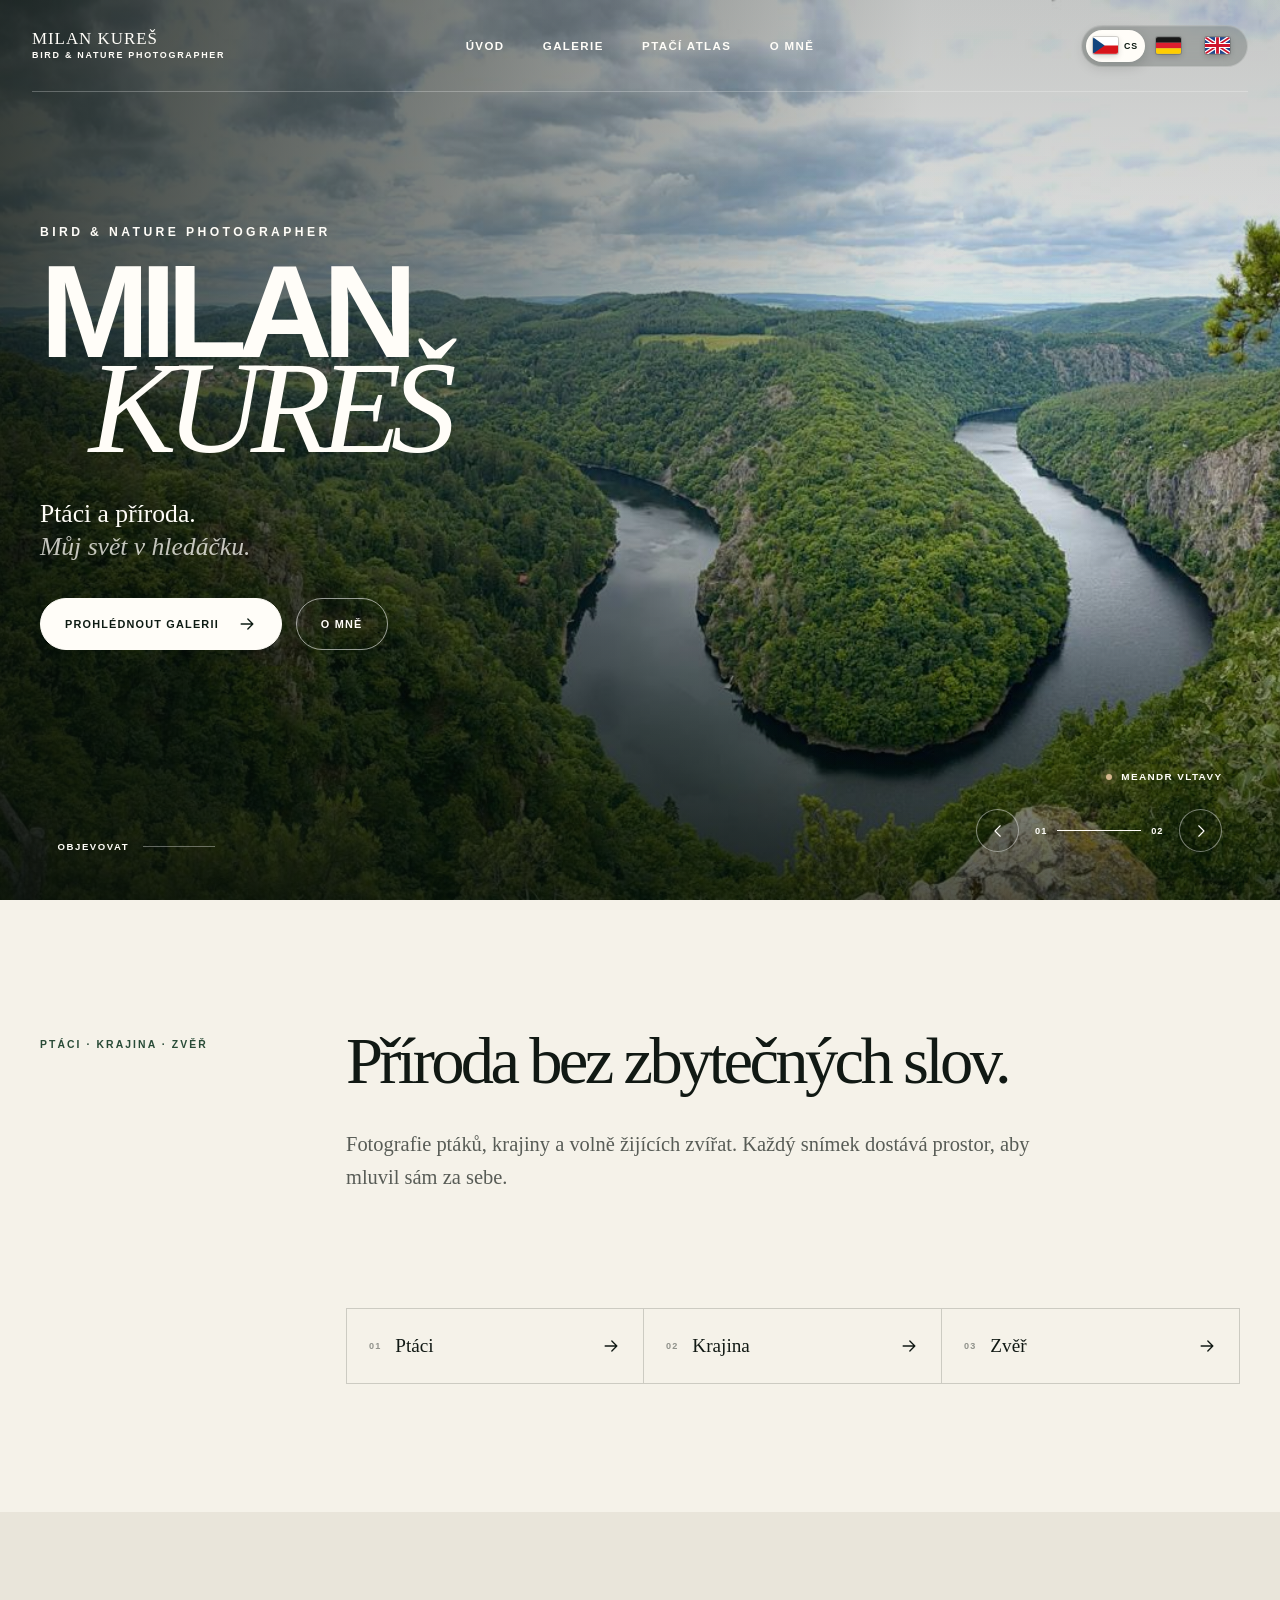
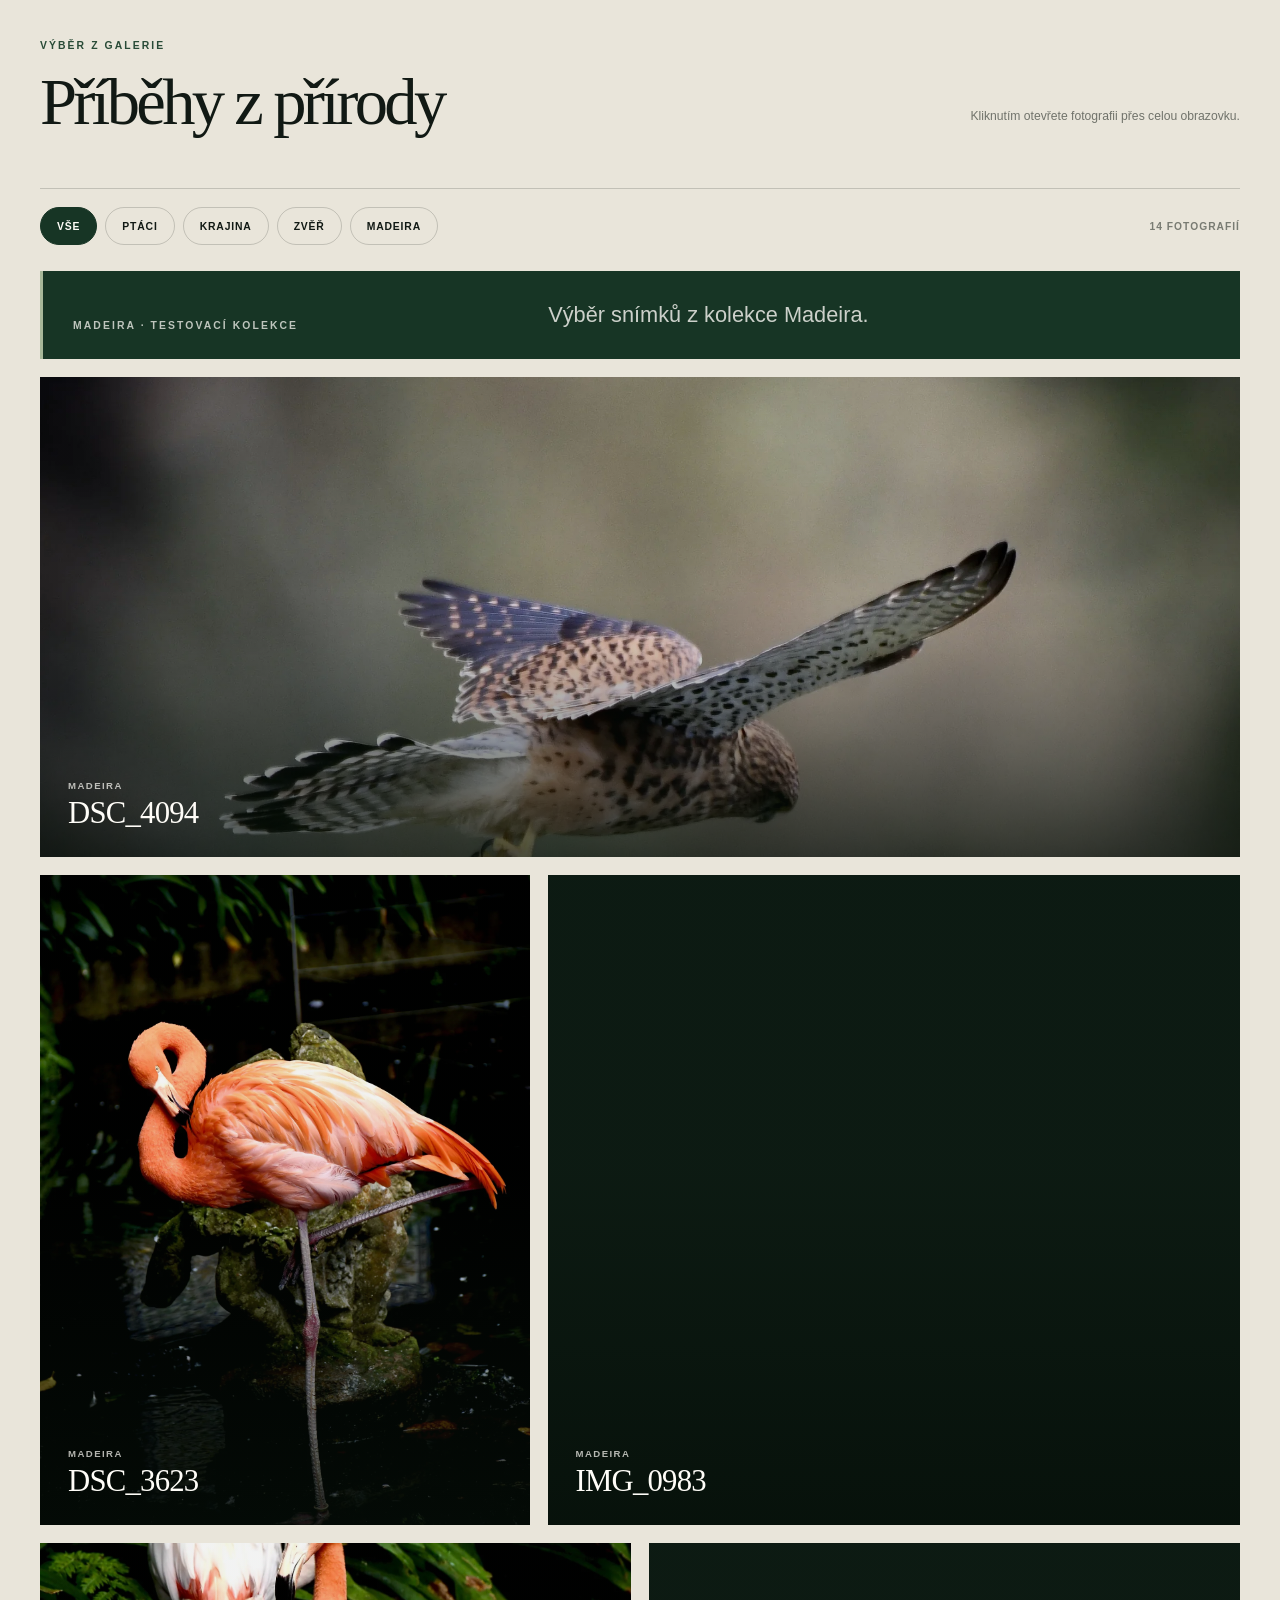
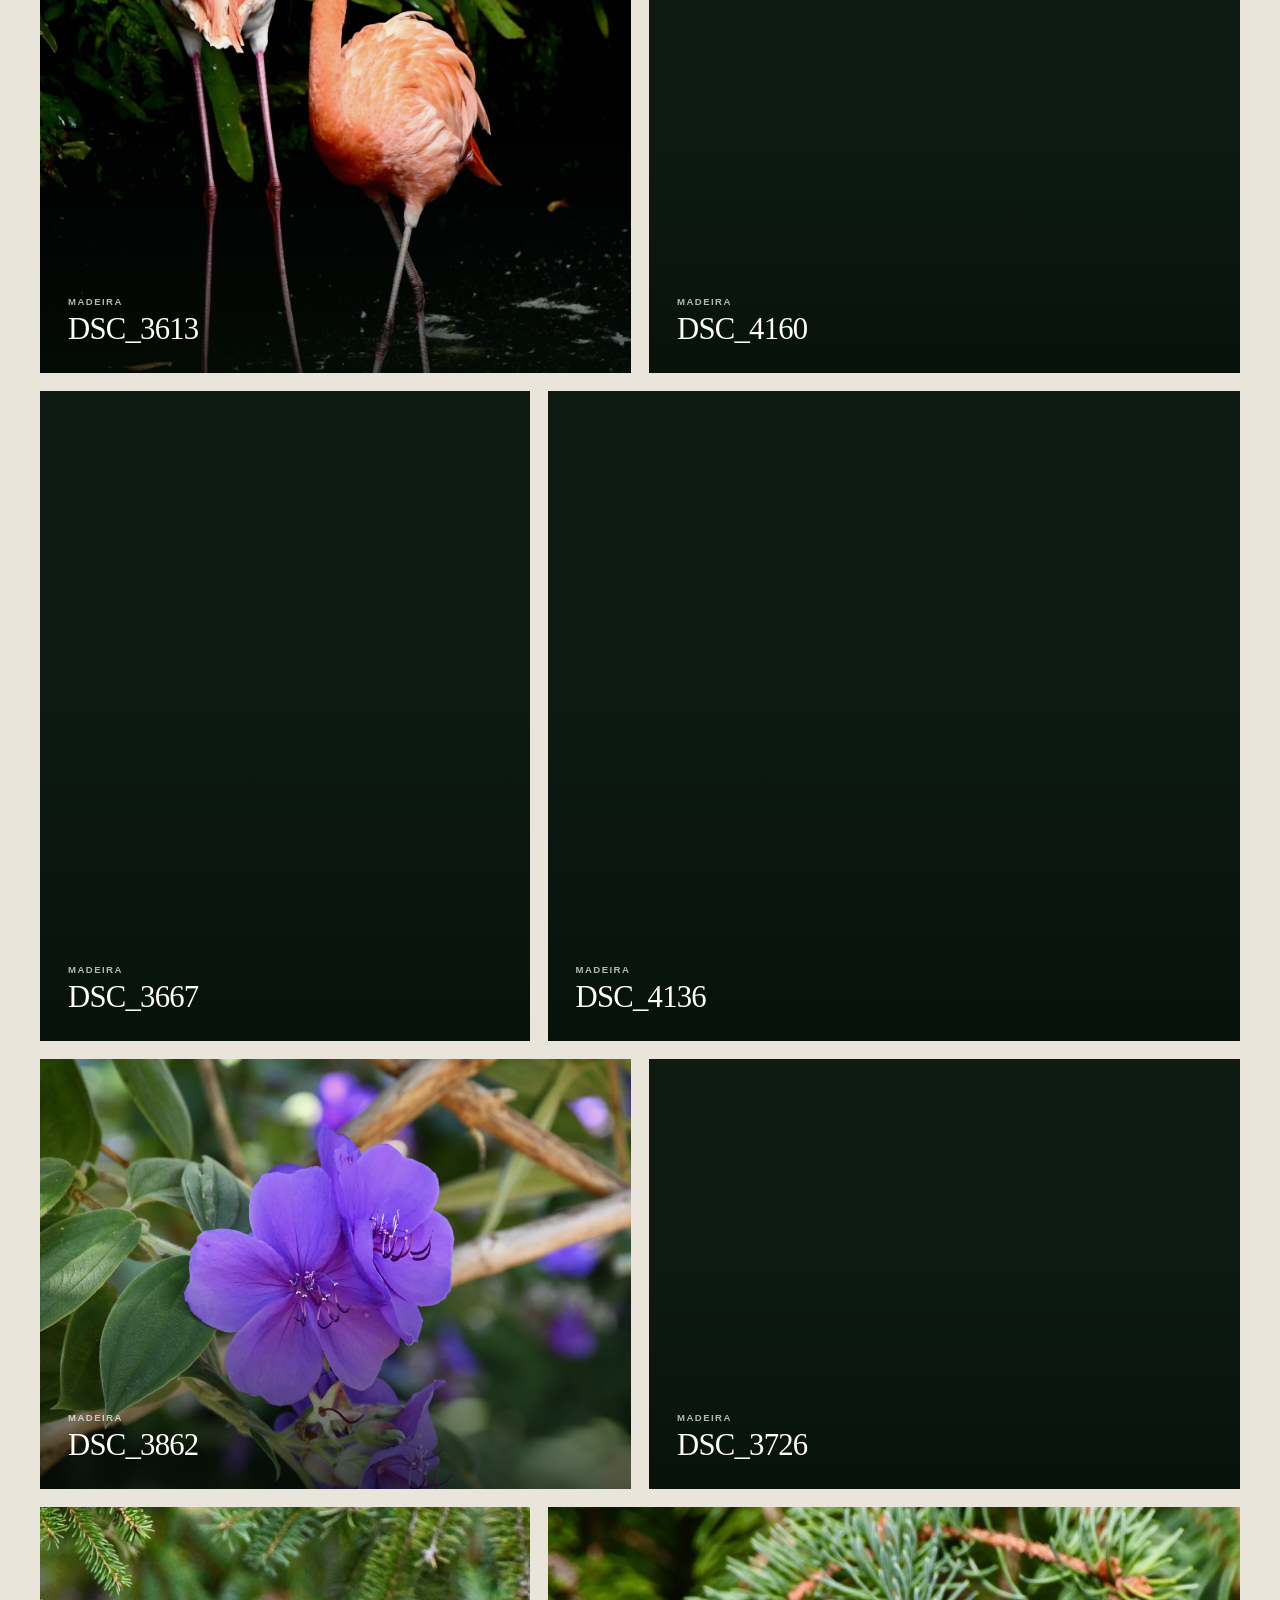
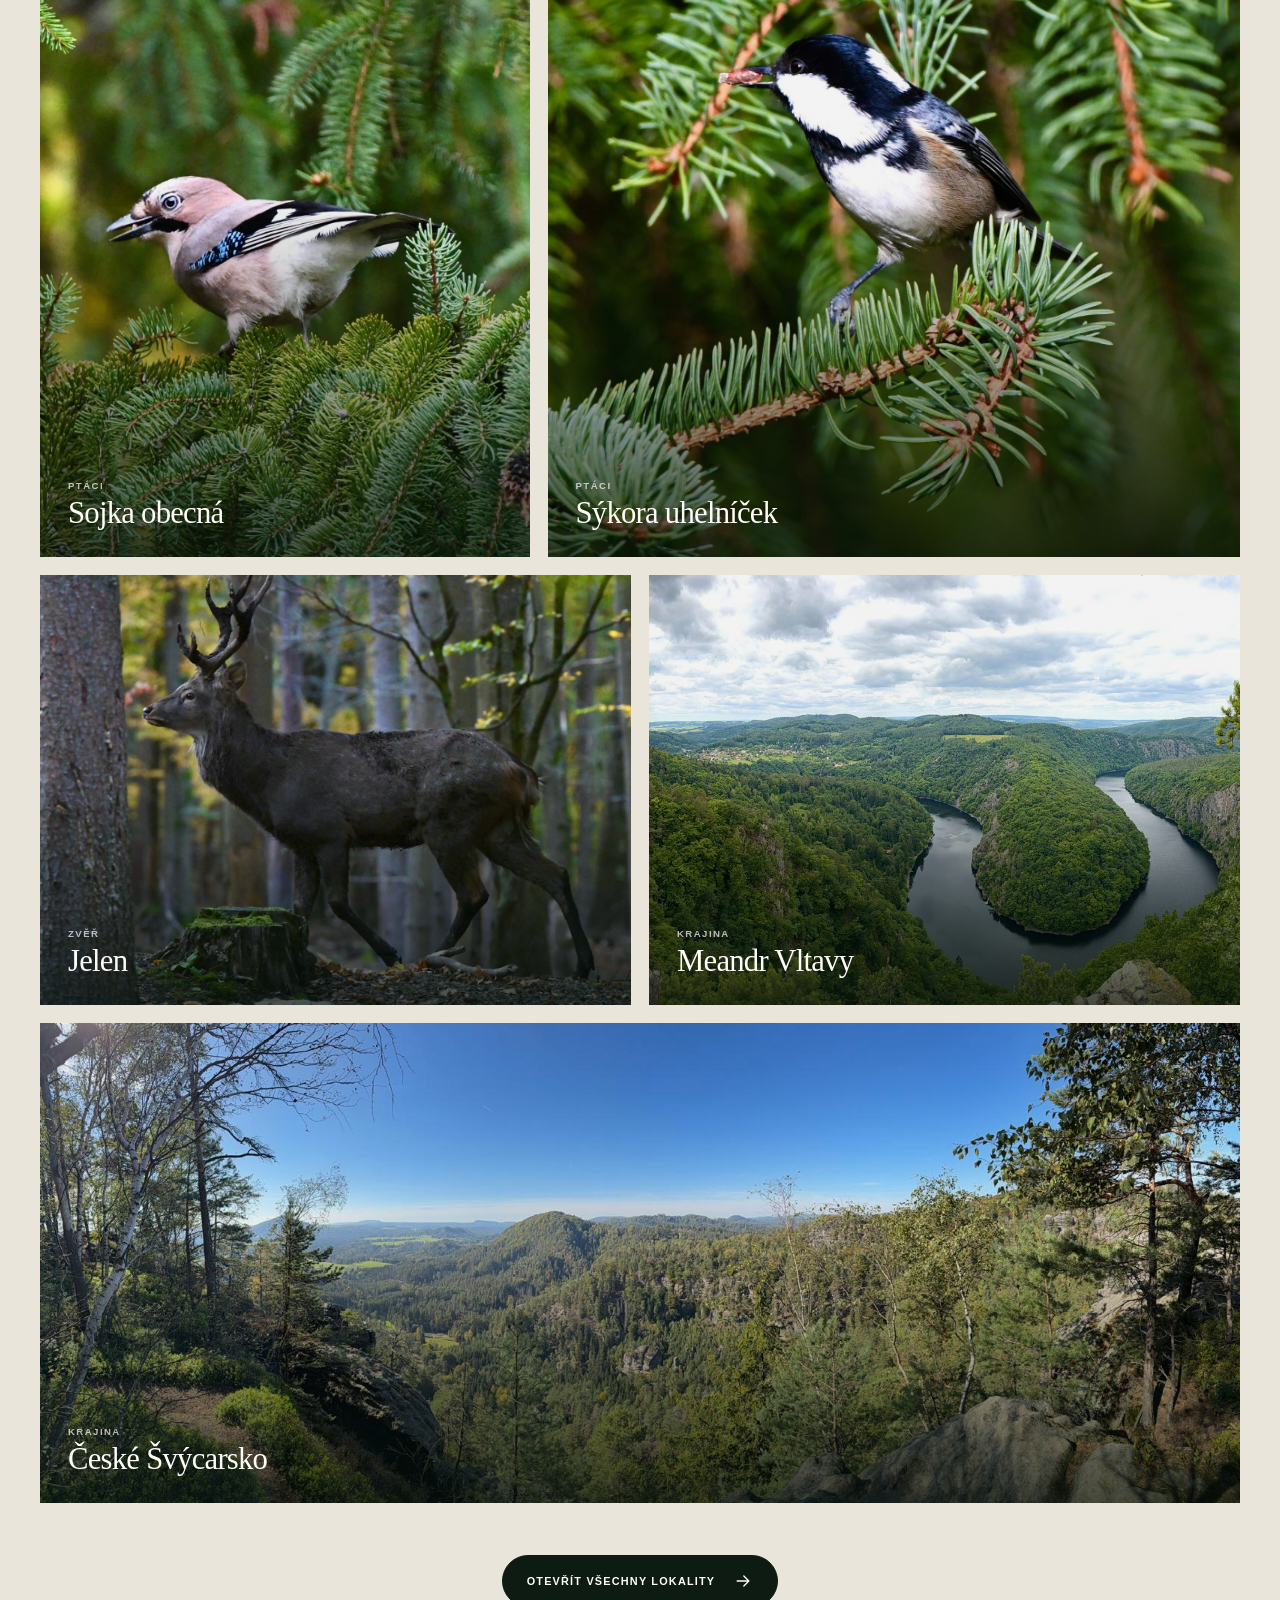
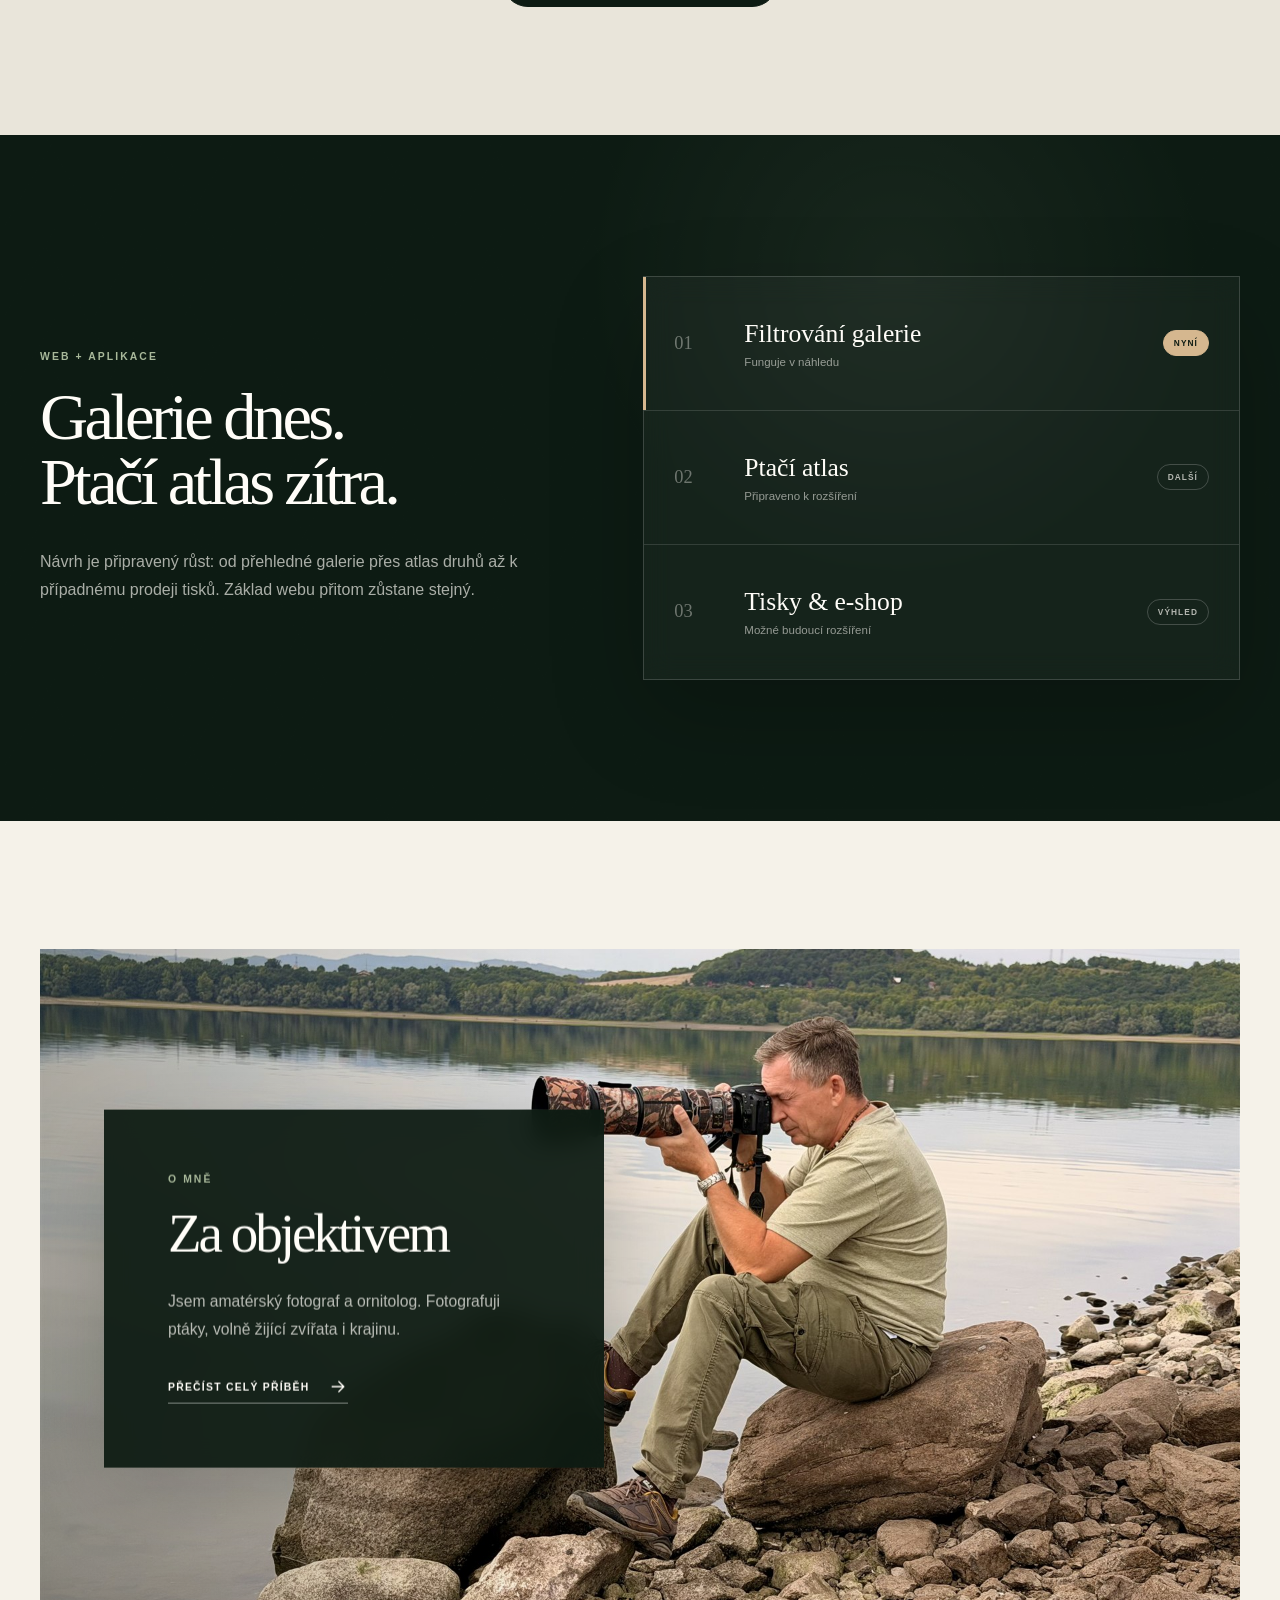
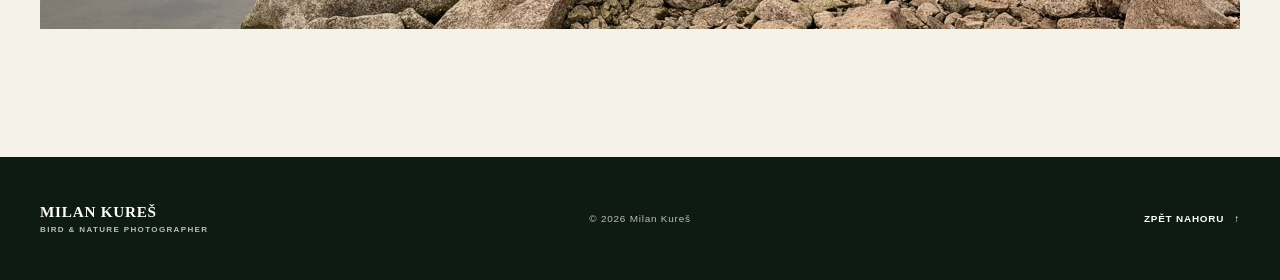
==== index.html @ a2dcc5b9 "Přidat náhled fotografického portfolia Milana Kureše" ====
<!doctype html>
<html lang="cs">
  <head>
    <meta charset="utf-8">
    <meta name="viewport" content="width=device-width, initial-scale=1">
    <meta name="theme-color" content="#0d1b13">
    <meta name="description" content="Milan Kureš | Bird & Nature Photographer. Ptáci a příroda, můj svět v hledáčku.">
    <title>Milan Kureš | Bird & Nature Photographer</title>
    <link rel="stylesheet" href="./styles.css">
    <script>document.documentElement.classList.add('js');</script>
  </head>
  <body>
    <a class="skip-link" href="#main-content" data-i18n="skipLink">Přejít na obsah</a>

    <header class="site-header" id="site-header">
      <div class="nav-shell">
        <a class="brand" href="#uvod" aria-label="Milan Kureš, úvod">
          <span class="brand-name">MILAN KUREŠ</span>
          <span class="brand-subtitle" data-i18n="brandSubtitle">BIRD &amp; NATURE PHOTOGRAPHER</span>
        </a>

        <nav class="site-nav" id="site-nav" data-i18n-aria-label="mainNavLabel" aria-label="Hlavní navigace">
          <a href="#uvod" data-i18n="navHome">Úvod</a>
          <a href="./galerie.html" data-i18n="navGallery">Galerie</a>
          <a href="#atlas" data-i18n="navAtlas">Ptačí atlas</a>
          <a href="./o-mne.html" data-i18n="navAbout">O mně</a>
        </nav>

        <div class="header-actions">
          <div class="language-switcher" role="group" data-i18n-aria-label="languageLabel" aria-label="Zvolit jazyk">
            <button class="language-button is-active" type="button" data-language="cs" aria-pressed="true" aria-label="Čeština" title="Čeština">
              <svg class="flag-svg" viewBox="0 0 30 20" aria-hidden="true" focusable="false">
                <rect width="30" height="10" fill="#fff"></rect>
                <rect y="10" width="30" height="10" fill="#d7141a"></rect>
                <path d="M0 0 14 10 0 20Z" fill="#11457e"></path>
              </svg>
              <span class="language-code">CS</span>
            </button>
            <button class="language-button" type="button" data-language="de" aria-pressed="false" aria-label="Deutsch" title="Deutsch">
              <svg class="flag-svg" viewBox="0 0 30 20" aria-hidden="true" focusable="false">
                <rect width="30" height="6.67" fill="#181818"></rect>
                <rect y="6.67" width="30" height="6.67" fill="#dd1e2f"></rect>
                <rect y="13.34" width="30" height="6.66" fill="#ffce00"></rect>
              </svg>
              <span class="language-code">DE</span>
            </button>
            <button class="language-button" type="button" data-language="en" aria-pressed="false" aria-label="English" title="English">
              <svg class="flag-svg" viewBox="0 0 30 20" aria-hidden="true" focusable="false">
                <rect width="30" height="20" fill="#21468b"></rect>
                <path d="M0 0 30 20M30 0 0 20" stroke="#fff" stroke-width="5"></path>
                <path d="M0 0 30 20M30 0 0 20" stroke="#cf142b" stroke-width="2"></path>
                <path d="M15 0v20M0 10h30" stroke="#fff" stroke-width="6"></path>
                <path d="M15 0v20M0 10h30" stroke="#cf142b" stroke-width="3.4"></path>
              </svg>
              <span class="language-code">EN</span>
            </button>
          </div>

          <button class="nav-toggle" type="button" aria-expanded="false" aria-controls="site-nav" data-i18n-aria-label="menuOpenLabel" aria-label="Otevřít menu">
            <span></span>
            <span></span>
          </button>
        </div>
      </div>
    </header>

    <main id="main-content">
      <section class="hero" id="uvod" aria-labelledby="hero-title">
        <div class="hero-slides" aria-hidden="true">
          <figure class="hero-slide is-active" data-location-key="locationVltava">
            <img src="./assets/vltava-meandr.jpeg" alt="" fetchpriority="high">
          </figure>
          <figure class="hero-slide" data-location-key="locationBohemia">
            <img src="./assets/ceske-svycarsko.jpeg" alt="" loading="eager">
          </figure>
        </div>
        <div class="hero-shade" aria-hidden="true"></div>

        <div class="hero-content content-width">
          <p class="hero-overline" data-i18n="brandSubtitle">BIRD &amp; NATURE PHOTOGRAPHER</p>
          <h1 id="hero-title">
            <span class="hero-name-first">MILAN</span>
            <span class="hero-name-last">KUREŠ</span>
          </h1>
          <p class="hero-tagline">
            <span data-i18n="taglineFirst">Ptáci a příroda.</span>
            <em data-i18n="taglineSecond">Můj svět v hledáčku.</em>
          </p>
          <div class="hero-actions">
            <a class="button button-primary" href="./galerie.html">
              <span data-i18n="viewGallery">Prohlédnout galerii</span>
              <svg viewBox="0 0 24 24" aria-hidden="true"><path d="M5 12h14M13 6l6 6-6 6"></path></svg>
            </a>
            <a class="button button-ghost" href="./o-mne.html" data-i18n="aboutMe">O mně</a>
          </div>
        </div>

        <div class="hero-location" aria-live="polite">
          <span class="hero-location-dot" aria-hidden="true"></span>
          <span id="hero-location">Meandr Vltavy</span>
        </div>

        <div class="hero-controls" aria-label="Ovládání úvodních fotografií">
          <button class="hero-arrow" id="hero-previous" type="button" data-i18n-aria-label="previousPhoto" aria-label="Předchozí fotografie">
            <svg viewBox="0 0 24 24" aria-hidden="true"><path d="m15 5-7 7 7 7"></path></svg>
          </button>
          <div class="hero-progress" aria-hidden="true">
            <span id="hero-current">01</span>
            <span class="hero-progress-line"><span id="hero-progress-fill"></span></span>
            <span>02</span>
          </div>
          <button class="hero-arrow" id="hero-next" type="button" data-i18n-aria-label="nextPhoto" aria-label="Další fotografie">
            <svg viewBox="0 0 24 24" aria-hidden="true"><path d="m9 5 7 7-7 7"></path></svg>
          </button>
        </div>

        <a class="scroll-cue" href="#pribeh">
          <span data-i18n="discover">Objevovat</span>
          <span class="scroll-line" aria-hidden="true"></span>
        </a>
      </section>

      <section class="intro-section" id="pribeh">
        <div class="content-width intro-layout">
          <div class="section-kicker reveal" data-i18n="introKicker">PTÁCI · KRAJINA · ZVĚŘ</div>
          <div class="intro-copy reveal">
            <h2 data-i18n="introTitle">Příroda bez zbytečných slov.</h2>
            <p data-i18n="introText">Fotografie ptáků, krajiny a volně žijících zvířat. Každý snímek dostává prostor, aby mluvil sám za sebe.</p>
          </div>
          <div class="category-links reveal" aria-label="Kategorie galerie">
            <button type="button" data-quick-filter="ptaci">
              <span class="category-number">01</span>
              <span data-i18n="categoryBirds">Ptáci</span>
              <svg viewBox="0 0 24 24" aria-hidden="true"><path d="M5 12h14M13 6l6 6-6 6"></path></svg>
            </button>
            <button type="button" data-quick-filter="krajina">
              <span class="category-number">02</span>
              <span data-i18n="categoryLandscape">Krajina</span>
              <svg viewBox="0 0 24 24" aria-hidden="true"><path d="M5 12h14M13 6l6 6-6 6"></path></svg>
            </button>
            <button type="button" data-quick-filter="zver">
              <span class="category-number">03</span>
              <span data-i18n="categoryWildlife">Zvěř</span>
              <svg viewBox="0 0 24 24" aria-hidden="true"><path d="M5 12h14M13 6l6 6-6 6"></path></svg>
            </button>
          </div>
        </div>
      </section>

      <section class="gallery-section" id="galerie" aria-labelledby="gallery-title">
        <div class="content-width">
          <div class="section-heading reveal">
            <div>
              <p class="section-kicker" data-i18n="galleryKicker">VÝBĚR Z GALERIE</p>
              <h2 id="gallery-title" data-i18n="galleryTitle">Příběhy z přírody</h2>
            </div>
            <p class="section-note" data-i18n="galleryNote">Kliknutím otevřete fotografii přes celou obrazovku.</p>
          </div>

          <div class="gallery-toolbar reveal">
            <div class="filter-list" role="group" data-i18n-aria-label="galleryFilterLabel" aria-label="Filtrovat galerii">
              <button class="filter-button is-active" type="button" data-filter="vse" aria-pressed="true" data-i18n="filterAll">Vše</button>
              <button class="filter-button" type="button" data-filter="ptaci" aria-pressed="false" data-i18n="categoryBirds">Ptáci</button>
              <button class="filter-button" type="button" data-filter="krajina" aria-pressed="false" data-i18n="categoryLandscape">Krajina</button>
              <button class="filter-button" type="button" data-filter="zver" aria-pressed="false" data-i18n="categoryWildlife">Zvěř</button>
              <button class="filter-button" type="button" data-filter="madeira" aria-pressed="false" data-i18n="categoryMadeira">Madeira</button>
            </div>
            <span class="gallery-count" id="gallery-count" aria-live="polite">14 fotografií</span>
          </div>

          <div class="collection-intro reveal">
            <p class="section-kicker" data-i18n="madeiraKicker">MADEIRA · TESTOVACÍ KOLEKCE</p>
            <p data-i18n="madeiraIntro">Výběr snímků z kolekce Madeira.</p>
          </div>

          <div class="photo-grid">
            <button class="photo-card photo-card-panorama photo-card-madeira-raptor reveal" type="button" data-category="madeira" data-category-key="categoryMadeira" data-photo-ref="DSC_4094" data-full="./assets/madeira/web/dsc-4094.webp">
              <img src="./assets/madeira/web/dsc-4094.webp" alt="" loading="lazy" decoding="async">
              <span class="photo-overlay"></span>
              <span class="photo-meta"><small data-i18n="categoryMadeira">Madeira</small><strong>DSC_4094</strong></span>
              <span class="photo-open" aria-hidden="true"><svg viewBox="0 0 24 24"><path d="M8 3H3v5M16 3h5v5M21 16v5h-5M3 16v5h5"></path></svg></span>
            </button>

            <button class="photo-card photo-card-tall reveal" type="button" data-category="madeira" data-category-key="categoryMadeira" data-photo-ref="DSC_3623" data-full="./assets/madeira/web/dsc-3623.webp">
              <img src="./assets/madeira/web/dsc-3623.webp" alt="" loading="lazy" decoding="async">
              <span class="photo-overlay"></span>
              <span class="photo-meta"><small data-i18n="categoryMadeira">Madeira</small><strong>DSC_3623</strong></span>
              <span class="photo-open" aria-hidden="true"><svg viewBox="0 0 24 24"><path d="M8 3H3v5M16 3h5v5M21 16v5h-5M3 16v5h5"></path></svg></span>
            </button>

            <button class="photo-card photo-card-wide reveal" type="button" data-category="madeira" data-category-key="categoryMadeira" data-photo-ref="IMG_0983" data-full="./assets/madeira/web/img-0983.webp">
              <img src="./assets/madeira/web/img-0983.webp" alt="" loading="lazy" decoding="async">
              <span class="photo-overlay"></span>
              <span class="photo-meta"><small data-i18n="categoryMadeira">Madeira</small><strong>IMG_0983</strong></span>
              <span class="photo-open" aria-hidden="true"><svg viewBox="0 0 24 24"><path d="M8 3H3v5M16 3h5v5M21 16v5h-5M3 16v5h5"></path></svg></span>
            </button>

            <button class="photo-card photo-card-half reveal" type="button" data-category="madeira" data-category-key="categoryMadeira" data-photo-ref="DSC_3613" data-full="./assets/madeira/web/dsc-3613.webp">
              <img src="./assets/madeira/web/dsc-3613.webp" alt="" loading="lazy" decoding="async">
              <span class="photo-overlay"></span>
              <span class="photo-meta"><small data-i18n="categoryMadeira">Madeira</small><strong>DSC_3613</strong></span>
              <span class="photo-open" aria-hidden="true"><svg viewBox="0 0 24 24"><path d="M8 3H3v5M16 3h5v5M21 16v5h-5M3 16v5h5"></path></svg></span>
            </button>

            <button class="photo-card photo-card-half reveal" type="button" data-category="madeira" data-category-key="categoryMadeira" data-photo-ref="DSC_4160" data-full="./assets/madeira/web/dsc-4160.webp">
              <img src="./assets/madeira/web/dsc-4160.webp" alt="" loading="lazy" decoding="async">
              <span class="photo-overlay"></span>
              <span class="photo-meta"><small data-i18n="categoryMadeira">Madeira</small><strong>DSC_4160</strong></span>
              <span class="photo-open" aria-hidden="true"><svg viewBox="0 0 24 24"><path d="M8 3H3v5M16 3h5v5M21 16v5h-5M3 16v5h5"></path></svg></span>
            </button>

            <button class="photo-card photo-card-tall reveal" type="button" data-category="madeira" data-category-key="categoryMadeira" data-photo-ref="DSC_3667" data-full="./assets/madeira/web/dsc-3667.webp">
              <img src="./assets/madeira/web/dsc-3667.webp" alt="" loading="lazy" decoding="async">
              <span class="photo-overlay"></span>
              <span class="photo-meta"><small data-i18n="categoryMadeira">Madeira</small><strong>DSC_3667</strong></span>
              <span class="photo-open" aria-hidden="true"><svg viewBox="0 0 24 24"><path d="M8 3H3v5M16 3h5v5M21 16v5h-5M3 16v5h5"></path></svg></span>
            </button>

            <button class="photo-card photo-card-wide reveal" type="button" data-category="madeira" data-category-key="categoryMadeira" data-photo-ref="DSC_4136" data-full="./assets/madeira/web/dsc-4136.webp">
              <img src="./assets/madeira/web/dsc-4136.webp" alt="" loading="lazy" decoding="async">
              <span class="photo-overlay"></span>
              <span class="photo-meta"><small data-i18n="categoryMadeira">Madeira</small><strong>DSC_4136</strong></span>
              <span class="photo-open" aria-hidden="true"><svg viewBox="0 0 24 24"><path d="M8 3H3v5M16 3h5v5M21 16v5h-5M3 16v5h5"></path></svg></span>
            </button>

            <button class="photo-card photo-card-half reveal" type="button" data-category="madeira" data-category-key="categoryMadeira" data-photo-ref="DSC_3862" data-full="./assets/madeira/web/dsc-3862.webp">
              <img src="./assets/madeira/web/dsc-3862.webp" alt="" loading="lazy" decoding="async">
              <span class="photo-overlay"></span>
              <span class="photo-meta"><small data-i18n="categoryMadeira">Madeira</small><strong>DSC_3862</strong></span>
              <span class="photo-open" aria-hidden="true"><svg viewBox="0 0 24 24"><path d="M8 3H3v5M16 3h5v5M21 16v5h-5M3 16v5h5"></path></svg></span>
            </button>

            <button class="photo-card photo-card-half reveal" type="button" data-category="madeira" data-category-key="categoryMadeira" data-photo-ref="DSC_3726" data-full="./assets/madeira/web/dsc-3726.webp">
              <img src="./assets/madeira/web/dsc-3726.webp" alt="" loading="lazy" decoding="async">
              <span class="photo-overlay"></span>
              <span class="photo-meta"><small data-i18n="categoryMadeira">Madeira</small><strong>DSC_3726</strong></span>
              <span class="photo-open" aria-hidden="true"><svg viewBox="0 0 24 24"><path d="M8 3H3v5M16 3h5v5M21 16v5h-5M3 16v5h5"></path></svg></span>
            </button>

            <button class="photo-card photo-card-tall reveal" type="button" data-category="ptaci" data-title-key="photoJay" data-category-key="categoryBirds" data-alt-key="altJay" data-full="./assets/sojka-obecna.jpeg">
              <img src="./assets/sojka-obecna.jpeg" alt="Sojka obecná mezi větvemi jehličnanu" data-i18n-alt="altJay" loading="lazy">
              <span class="photo-overlay"></span>
              <span class="photo-meta"><small data-i18n="categoryBirds">Ptáci</small><strong data-i18n="photoJay">Sojka obecná</strong></span>
              <span class="photo-open" aria-hidden="true"><svg viewBox="0 0 24 24"><path d="M8 3H3v5M16 3h5v5M21 16v5h-5M3 16v5h5"></path></svg></span>
            </button>

            <button class="photo-card photo-card-wide reveal" type="button" data-category="ptaci" data-title-key="photoTit" data-category-key="categoryBirds" data-alt-key="altTit" data-full="./assets/sykora-uhelnicek.jpeg">
              <img src="./assets/sykora-uhelnicek.jpeg" alt="Sýkora uhelníček na větvi jehličnanu" data-i18n-alt="altTit" loading="lazy">
              <span class="photo-overlay"></span>
              <span class="photo-meta"><small data-i18n="categoryBirds">Ptáci</small><strong data-i18n="photoTit">Sýkora uhelníček</strong></span>
              <span class="photo-open" aria-hidden="true"><svg viewBox="0 0 24 24"><path d="M8 3H3v5M16 3h5v5M21 16v5h-5M3 16v5h5"></path></svg></span>
            </button>

            <button class="photo-card photo-card-half reveal" type="button" data-category="zver" data-title-key="photoDeer" data-category-key="categoryWildlife" data-alt-key="altDeer" data-full="./assets/jelen-svaty-linhart.jpeg">
              <img src="./assets/jelen-svaty-linhart.jpeg" alt="Jelen v podzimním lese" data-i18n-alt="altDeer" loading="lazy">
              <span class="photo-overlay"></span>
              <span class="photo-meta"><small data-i18n="categoryWildlife">Zvěř</small><strong data-i18n="photoDeer">Jelen</strong></span>
              <span class="photo-open" aria-hidden="true"><svg viewBox="0 0 24 24"><path d="M8 3H3v5M16 3h5v5M21 16v5h-5M3 16v5h5"></path></svg></span>
            </button>

            <button class="photo-card photo-card-half reveal" type="button" data-category="krajina" data-title-key="photoVltava" data-category-key="categoryLandscape" data-alt-key="altVltava" data-full="./assets/vltava-meandr.jpeg">
              <img src="./assets/vltava-meandr.jpeg" alt="Meandr Vltavy obklopený lesy" data-i18n-alt="altVltava" loading="lazy">
              <span class="photo-overlay"></span>
              <span class="photo-meta"><small data-i18n="categoryLandscape">Krajina</small><strong data-i18n="photoVltava">Meandr Vltavy</strong></span>
              <span class="photo-open" aria-hidden="true"><svg viewBox="0 0 24 24"><path d="M8 3H3v5M16 3h5v5M21 16v5h-5M3 16v5h5"></path></svg></span>
            </button>

            <button class="photo-card photo-card-panorama reveal" type="button" data-category="krajina" data-title-key="photoBohemia" data-category-key="categoryLandscape" data-alt-key="altBohemia" data-full="./assets/ceske-svycarsko.jpeg">
              <img src="./assets/ceske-svycarsko.jpeg" alt="Výhled do krajiny Českého Švýcarska" data-i18n-alt="altBohemia" loading="lazy">
              <span class="photo-overlay"></span>
              <span class="photo-meta"><small data-i18n="categoryLandscape">Krajina</small><strong data-i18n="photoBohemia">České Švýcarsko</strong></span>
              <span class="photo-open" aria-hidden="true"><svg viewBox="0 0 24 24"><path d="M8 3H3v5M16 3h5v5M21 16v5h-5M3 16v5h5"></path></svg></span>
            </button>
          </div>

          <div class="gallery-page-cta reveal">
            <a class="button button-dark" href="./galerie.html">
              <span data-i18n="openLocationGallery">Otevřít všechny lokality</span>
              <svg viewBox="0 0 24 24" aria-hidden="true"><path d="M5 12h14M13 6l6 6-6 6"></path></svg>
            </a>
          </div>
        </div>
      </section>

      <section class="atlas-section" id="atlas" aria-labelledby="atlas-title">
        <div class="atlas-texture" aria-hidden="true"></div>
        <div class="content-width atlas-layout">
          <div class="atlas-copy reveal">
            <p class="section-kicker section-kicker-light" data-i18n="atlasKicker">WEB + APLIKACE</p>
            <h2 id="atlas-title" data-i18n="atlasTitle">Galerie dnes.<br>Ptačí atlas zítra.</h2>
            <p data-i18n="atlasText">Návrh je připravený růst: od přehledné galerie přes atlas druhů až k případnému prodeji tisků. Základ webu přitom zůstane stejný.</p>
          </div>

          <div class="roadmap-panel reveal" aria-label="Možnosti budoucího rozšíření">
            <article class="roadmap-item is-current">
              <span class="roadmap-number">01</span>
              <div><h3 data-i18n="roadmapGallery">Filtrování galerie</h3><p data-i18n="roadmapGalleryState">Funguje v náhledu</p></div>
              <span class="roadmap-state" data-i18n="stateNow">NYNÍ</span>
            </article>
            <article class="roadmap-item">
              <span class="roadmap-number">02</span>
              <div><h3 data-i18n="roadmapAtlas">Ptačí atlas</h3><p data-i18n="roadmapAtlasState">Připraveno k rozšíření</p></div>
              <span class="roadmap-state" data-i18n="stateNext">DALŠÍ</span>
            </article>
            <article class="roadmap-item">
              <span class="roadmap-number">03</span>
              <div><h3 data-i18n="roadmapShop">Tisky &amp; e-shop</h3><p data-i18n="roadmapShopState">Možné budoucí rozšíření</p></div>
              <span class="roadmap-state" data-i18n="stateFuture">VÝHLED</span>
            </article>
          </div>
        </div>
      </section>

      <section class="about-section" id="o-mne" aria-labelledby="about-title">
        <div class="content-width">
          <div class="about-stage reveal">
            <img src="./assets/milan-kures-portret-web.jpg" alt="Milan Kureš fotografuje u jezera" data-i18n-alt="altPortrait" loading="lazy">
            <div class="about-card">
              <p class="section-kicker section-kicker-light" data-i18n="aboutKicker">O MNĚ</p>
              <h2 id="about-title" data-i18n="aboutTitle">Za objektivem</h2>
              <p data-i18n="aboutText">Jsem amatérský fotograf a ornitolog. Fotografuji ptáky, volně žijící zvířata i krajinu.</p>
              <a class="text-link" href="./o-mne.html">
                <span data-i18n="readStory">Přečíst celý příběh</span>
                <svg viewBox="0 0 24 24" aria-hidden="true"><path d="M5 12h14M13 6l6 6-6 6"></path></svg>
              </a>
            </div>
          </div>
        </div>
      </section>
    </main>

    <footer class="site-footer">
      <div class="content-width footer-layout">
        <div>
          <strong>MILAN KUREŠ</strong>
          <span data-i18n="brandSubtitle">BIRD &amp; NATURE PHOTOGRAPHER</span>
        </div>
        <p>© 2026 Milan Kureš</p>
        <a href="#uvod"><span data-i18n="backToTop">Zpět nahoru</span><span aria-hidden="true">↑</span></a>
      </div>
    </footer>

    <dialog class="lightbox" id="lightbox" aria-labelledby="lightbox-title">
      <button class="lightbox-close" type="button" data-lightbox-close data-i18n-aria-label="closePhoto" aria-label="Zavřít fotografii">
        <svg viewBox="0 0 24 24" aria-hidden="true"><path d="m5 5 14 14M19 5 5 19"></path></svg>
      </button>
      <button class="lightbox-arrow lightbox-previous" type="button" id="lightbox-previous" data-i18n-aria-label="previousPhoto" aria-label="Předchozí fotografie">
        <svg viewBox="0 0 24 24" aria-hidden="true"><path d="m15 5-7 7 7 7"></path></svg>
      </button>
      <figure>
        <img id="lightbox-image" src="./assets/sojka-obecna.jpeg" alt="">
        <figcaption>
          <span id="lightbox-category"></span>
          <strong id="lightbox-title"></strong>
        </figcaption>
      </figure>
      <button class="lightbox-arrow lightbox-next" type="button" id="lightbox-next" data-i18n-aria-label="nextPhoto" aria-label="Další fotografie">
        <svg viewBox="0 0 24 24" aria-hidden="true"><path d="m9 5 7 7-7 7"></path></svg>
      </button>
    </dialog>

    <noscript><p class="noscript">Pro přepínání jazyků, filtrování galerie a prohlížení fotografií je potřeba zapnout JavaScript.</p></noscript>
    <script src="./app.js" defer></script>
  </body>
</html>
---- styles.css ----
:root {
  --ink: #111914;
  --forest: #173525;
  --forest-deep: #0d1b13;
  --forest-soft: #294b37;
  --moss: #a8b89a;
  --sage: #d5ddd0;
  --paper: #f5f2e9;
  --paper-deep: #e9e5da;
  --sand: #d5b78f;
  --white: #fffdf8;
  --line: rgba(17, 25, 20, 0.18);
  --header-height: 92px;
  --content: 1420px;
  --ease: cubic-bezier(0.22, 1, 0.36, 1);
}

*,
*::before,
*::after {
  box-sizing: border-box;
}

html {
  scroll-behavior: smooth;
  scroll-padding-top: var(--header-height);
}

body {
  margin: 0;
  overflow-x: hidden;
  background: var(--paper);
  color: var(--ink);
  font-family: "Segoe UI", "Helvetica Neue", Arial, sans-serif;
  -webkit-font-smoothing: antialiased;
  text-rendering: optimizeLegibility;
}

body.lightbox-open,
body.nav-open {
  overflow: hidden;
}

img {
  display: block;
  max-width: 100%;
}

button,
a {
  font: inherit;
}

button {
  color: inherit;
}

a {
  color: inherit;
  text-decoration: none;
}

button:focus-visible,
a:focus-visible {
  outline: 2px solid var(--sand);
  outline-offset: 4px;
}

[hidden] {
  display: none !important;
}

.content-width {
  width: min(calc(100% - 80px), var(--content));
  margin-inline: auto;
}

.skip-link {
  position: fixed;
  z-index: 1000;
  top: 12px;
  left: 12px;
  padding: 11px 16px;
  transform: translateY(-180%);
  border-radius: 2px;
  background: var(--white);
  color: var(--ink);
  font-size: 0.8rem;
  font-weight: 700;
  transition: transform 180ms ease;
}

.skip-link:focus {
  transform: translateY(0);
}

.site-header {
  position: fixed;
  z-index: 100;
  top: 0;
  left: 0;
  width: 100%;
  color: var(--white);
  transition: color 300ms ease, background 300ms ease, box-shadow 300ms ease, border-color 300ms ease;
}

.site-header.is-scrolled {
  border-bottom: 1px solid rgba(17, 25, 20, 0.08);
  background: rgba(245, 242, 233, 0.92);
  box-shadow: 0 12px 40px rgba(13, 27, 19, 0.08);
  color: var(--ink);
  -webkit-backdrop-filter: blur(18px);
  backdrop-filter: blur(18px);
}

.nav-shell {
  display: grid;
  grid-template-columns: minmax(220px, 1fr) auto minmax(220px, 1fr);
  align-items: center;
  width: min(calc(100% - 64px), 1540px);
  min-height: var(--header-height);
  margin-inline: auto;
  border-bottom: 1px solid rgba(255, 255, 255, 0.26);
  transition: min-height 300ms ease, border-color 300ms ease;
}

.site-header.is-scrolled .nav-shell {
  min-height: 76px;
  border-bottom-color: transparent;
}

.brand {
  display: inline-flex;
  flex-direction: column;
  justify-self: start;
  gap: 3px;
  width: max-content;
  letter-spacing: 0.06em;
}

.brand-name {
  font-family: Georgia, "Times New Roman", serif;
  font-size: 1.06rem;
  line-height: 1;
}

.brand-subtitle {
  font-size: 0.56rem;
  font-weight: 600;
  letter-spacing: 0.19em;
}

.site-nav {
  display: flex;
  align-items: center;
  justify-content: center;
  gap: clamp(24px, 3vw, 48px);
}

.site-nav a {
  position: relative;
  padding-block: 12px;
  font-size: 0.72rem;
  font-weight: 650;
  letter-spacing: 0.12em;
  text-transform: uppercase;
}

.site-nav a::after {
  position: absolute;
  right: 0;
  bottom: 6px;
  left: 0;
  height: 1px;
  transform: scaleX(0);
  transform-origin: right;
  background: currentColor;
  content: "";
  transition: transform 350ms var(--ease);
}

.site-nav a:hover::after,
.site-nav a:focus-visible::after,
.site-nav a[aria-current="page"]::after {
  transform: scaleX(1);
  transform-origin: left;
}

.header-actions {
  display: flex;
  align-items: center;
  justify-self: end;
  gap: 14px;
}

.language-switcher {
  display: flex;
  align-items: center;
  gap: 4px;
  padding: 4px;
  border: 1px solid rgba(255, 255, 255, 0.26);
  border-radius: 999px;
  background: rgba(8, 18, 12, 0.2);
  box-shadow: inset 0 1px 0 rgba(255, 255, 255, 0.08);
  -webkit-backdrop-filter: blur(12px);
  backdrop-filter: blur(12px);
  transition: background 300ms ease, border-color 300ms ease;
}

.site-header.is-scrolled .language-switcher {
  border-color: rgba(17, 25, 20, 0.13);
  background: rgba(255, 255, 255, 0.58);
}

.language-button {
  display: flex;
  align-items: center;
  gap: 6px;
  min-width: 38px;
  min-height: 32px;
  padding: 5px 7px;
  border: 0;
  border-radius: 999px;
  background: transparent;
  cursor: pointer;
  transition: color 260ms ease, background 260ms ease, transform 260ms var(--ease), box-shadow 260ms ease;
}

.language-button:hover {
  transform: translateY(-2px);
  background: rgba(255, 255, 255, 0.12);
}

.site-header.is-scrolled .language-button:hover {
  background: rgba(23, 53, 37, 0.08);
}

.language-button.is-active {
  background: var(--white);
  box-shadow: 0 4px 14px rgba(5, 15, 9, 0.18);
  color: var(--forest-deep);
}

.flag-svg {
  width: 25px;
  height: 17px;
  flex: 0 0 auto;
  overflow: hidden;
  border-radius: 2px;
  box-shadow: 0 0 0 1px rgba(0, 0, 0, 0.16), 0 2px 6px rgba(0, 0, 0, 0.18);
  transform-origin: 10% 50%;
  transition: transform 300ms var(--ease), filter 300ms ease;
}

.language-button:hover .flag-svg {
  transform: perspective(80px) rotateY(-9deg) rotate(-2deg) scale(1.06);
  filter: saturate(1.12);
}

.language-button.is-activating .flag-svg {
  animation: flag-wave 560ms var(--ease);
}

.language-code {
  max-width: 0;
  overflow: hidden;
  opacity: 0;
  font-size: 0.55rem;
  font-weight: 800;
  letter-spacing: 0.1em;
  transition: max-width 300ms var(--ease), opacity 200ms ease;
}

.language-button.is-active .language-code {
  max-width: 20px;
  opacity: 1;
}

@keyframes flag-wave {
  0%, 100% { transform: perspective(80px) rotateY(0) rotate(0); }
  25% { transform: perspective(80px) rotateY(17deg) rotate(-4deg) translateY(-2px); }
  55% { transform: perspective(80px) rotateY(-12deg) rotate(3deg) translateY(1px); }
  78% { transform: perspective(80px) rotateY(6deg) rotate(-1deg); }
}

.nav-toggle {
  display: none;
  width: 42px;
  height: 42px;
  place-items: center;
  padding: 11px;
  border: 1px solid currentColor;
  border-radius: 50%;
  background: transparent;
  cursor: pointer;
}

.nav-toggle span {
  display: block;
  width: 18px;
  height: 1px;
  background: currentColor;
  transition: transform 280ms var(--ease);
}

.nav-toggle span + span {
  margin-top: 5px;
}

.nav-open .nav-toggle span:first-child {
  transform: translateY(3px) rotate(45deg);
}

.nav-open .nav-toggle span:last-child {
  transform: translateY(-3px) rotate(-45deg);
}

.hero {
  position: relative;
  isolation: isolate;
  min-height: max(720px, 100svh);
  overflow: hidden;
  background: var(--forest-deep);
  color: var(--white);
}

.hero-slides,
.hero-slide,
.hero-slide img,
.hero-shade {
  position: absolute;
  inset: 0;
  width: 100%;
  height: 100%;
}

.hero-slides {
  pointer-events: none;
}

.hero-slide {
  z-index: -3;
  margin: 0;
  opacity: 0;
  transform: scale(1.045);
  transition: opacity 1.05s ease, transform 7.8s linear;
}

.hero-slide.is-active {
  opacity: 1;
  transform: scale(1);
}

.hero-slide img {
  object-fit: cover;
}

.hero-slide:nth-child(1) img {
  object-position: 50% 47%;
}

.hero-slide:nth-child(2) img {
  object-position: 50% 52%;
}

.hero-shade {
  z-index: -2;
  background:
    linear-gradient(90deg, rgba(6, 14, 9, 0.76) 0%, rgba(6, 14, 9, 0.42) 37%, rgba(6, 14, 9, 0.04) 72%),
    linear-gradient(0deg, rgba(4, 12, 7, 0.68) 0%, transparent 40%, rgba(4, 12, 7, 0.2) 100%);
}

.hero-content {
  display: flex;
  min-height: max(720px, 100svh);
  flex-direction: column;
  align-items: flex-start;
  justify-content: center;
  padding-top: 120px;
  padding-bottom: 145px;
}

.hero-overline {
  margin: 0 0 25px;
  font-size: clamp(0.65rem, 1vw, 0.76rem);
  font-weight: 700;
  letter-spacing: 0.28em;
}

.hero h1 {
  display: flex;
  flex-direction: column;
  margin: 0;
  font-size: clamp(4.5rem, 10.3vw, 10.5rem);
  font-weight: 300;
  letter-spacing: -0.075em;
  line-height: 0.73;
}

.hero-name-first {
  font-family: "Segoe UI", "Helvetica Neue", Arial, sans-serif;
  font-weight: 650;
}

.hero-name-last {
  margin-left: 0.37em;
  font-family: Georgia, "Times New Roman", serif;
  font-style: italic;
  font-weight: 400;
  letter-spacing: -0.08em;
}

.hero-tagline {
  display: flex;
  flex-direction: column;
  gap: 3px;
  margin: 42px 0 0;
  font-family: Georgia, "Times New Roman", serif;
  font-size: clamp(1.25rem, 2vw, 1.85rem);
  line-height: 1.18;
}

.hero-tagline em {
  color: rgba(255, 253, 248, 0.75);
}

.hero-actions {
  display: flex;
  align-items: center;
  gap: 14px;
  margin-top: 36px;
}

.button {
  display: inline-flex;
  min-height: 52px;
  align-items: center;
  justify-content: center;
  gap: 18px;
  padding: 0 24px;
  border: 1px solid rgba(255, 255, 255, 0.56);
  border-radius: 999px;
  font-size: 0.68rem;
  font-weight: 750;
  letter-spacing: 0.11em;
  text-transform: uppercase;
  transition: transform 300ms var(--ease), background 300ms ease, color 300ms ease, border-color 300ms ease;
}

.button svg,
.text-link svg,
.category-links svg {
  width: 20px;
  fill: none;
  stroke: currentColor;
  stroke-linecap: round;
  stroke-linejoin: round;
  stroke-width: 1.6;
  transition: transform 300ms var(--ease);
}

.button-primary {
  border-color: var(--white);
  background: var(--white);
  color: var(--forest-deep);
}

.button:hover {
  transform: translateY(-3px);
}

.button-primary:hover svg,
.text-link:hover svg,
.category-links button:hover svg {
  transform: translateX(4px);
}

.button-ghost:hover {
  background: rgba(255, 255, 255, 0.12);
}

.hero-location {
  position: absolute;
  right: clamp(32px, 4.5vw, 82px);
  bottom: 118px;
  display: flex;
  align-items: center;
  gap: 9px;
  font-size: 0.62rem;
  font-weight: 700;
  letter-spacing: 0.14em;
  text-transform: uppercase;
}

.hero-location-dot {
  width: 6px;
  height: 6px;
  border-radius: 50%;
  background: var(--sand);
  box-shadow: 0 0 0 5px rgba(213, 183, 143, 0.15);
}

.hero-controls {
  position: absolute;
  right: clamp(32px, 4.5vw, 82px);
  bottom: 48px;
  display: flex;
  align-items: center;
  gap: 16px;
}

.hero-arrow {
  display: grid;
  width: 43px;
  height: 43px;
  place-items: center;
  padding: 0;
  border: 1px solid rgba(255, 255, 255, 0.43);
  border-radius: 50%;
  background: rgba(3, 10, 5, 0.12);
  color: var(--white);
  cursor: pointer;
  transition: transform 250ms var(--ease), background 250ms ease;
}

.hero-arrow:hover {
  transform: scale(1.08);
  background: rgba(255, 255, 255, 0.14);
}

.hero-arrow svg {
  width: 18px;
  fill: none;
  stroke: currentColor;
  stroke-linecap: round;
  stroke-linejoin: round;
  stroke-width: 1.5;
}

.hero-progress {
  display: flex;
  align-items: center;
  gap: 10px;
  font-size: 0.58rem;
  font-variant-numeric: tabular-nums;
  font-weight: 700;
  letter-spacing: 0.1em;
}

.hero-progress-line {
  position: relative;
  width: 84px;
  height: 1px;
  overflow: hidden;
  background: rgba(255, 255, 255, 0.35);
}

.hero-progress-line span {
  position: absolute;
  inset: 0;
  transform: scaleX(0);
  transform-origin: left;
  background: var(--white);
}

.hero-progress-line span.is-running {
  animation: hero-progress 8s linear forwards;
}

@keyframes hero-progress {
  to { transform: scaleX(1); }
}

.scroll-cue {
  position: absolute;
  bottom: 48px;
  left: clamp(32px, 4.5vw, 82px);
  display: flex;
  align-items: center;
  gap: 14px;
  font-size: 0.6rem;
  font-weight: 700;
  letter-spacing: 0.16em;
  text-transform: uppercase;
}

.scroll-line {
  position: relative;
  width: 72px;
  height: 1px;
  overflow: hidden;
  background: rgba(255, 255, 255, 0.35);
}

.scroll-line::after {
  position: absolute;
  inset: 0;
  transform: translateX(-100%);
  background: var(--white);
  content: "";
  animation: scroll-line 2.2s ease-in-out infinite;
}

@keyframes scroll-line {
  0% { transform: translateX(-100%); }
  55%, 100% { transform: translateX(100%); }
}

.intro-section,
.gallery-section,
.about-section {
  padding-block: clamp(96px, 10vw, 165px);
}

.intro-section {
  background: var(--paper);
}

.intro-layout {
  display: grid;
  grid-template-columns: repeat(12, minmax(0, 1fr));
  gap: 24px;
}

.section-kicker {
  color: var(--forest-soft);
  font-size: 0.65rem;
  font-weight: 800;
  letter-spacing: 0.2em;
}

.intro-layout > .section-kicker {
  grid-column: 1 / 4;
  padding-top: 11px;
}

.intro-copy {
  grid-column: 4 / 12;
}

.intro-copy h2,
.section-heading h2,
.atlas-copy h2,
.about-card h2 {
  margin: 0;
  font-family: Georgia, "Times New Roman", serif;
  font-size: clamp(2.7rem, 5.2vw, 5.4rem);
  font-weight: 400;
  letter-spacing: -0.055em;
  line-height: 0.98;
}

.intro-copy p {
  max-width: 720px;
  margin: 35px 0 0;
  color: rgba(17, 25, 20, 0.69);
  font-family: Georgia, "Times New Roman", serif;
  font-size: clamp(1.12rem, 1.6vw, 1.5rem);
  line-height: 1.62;
}

.category-links {
  grid-column: 4 / 13;
  display: grid;
  grid-template-columns: repeat(3, 1fr);
  margin-top: clamp(55px, 7vw, 100px);
  border-bottom: 1px solid var(--line);
}

.category-links button {
  display: grid;
  grid-template-columns: auto 1fr auto;
  align-items: center;
  gap: 14px;
  padding: 26px 22px;
  border: 0;
  border-top: 1px solid var(--line);
  border-right: 1px solid var(--line);
  background: transparent;
  text-align: left;
  cursor: pointer;
  transition: background 250ms ease, padding-left 300ms var(--ease);
}

.category-links button:first-child {
  border-left: 1px solid var(--line);
}

.category-links button:hover {
  padding-left: 28px;
  background: rgba(23, 53, 37, 0.055);
}

.category-links button > span:nth-child(2) {
  font-family: Georgia, "Times New Roman", serif;
  font-size: clamp(1.05rem, 1.5vw, 1.35rem);
}

.category-number {
  color: rgba(17, 25, 20, 0.44);
  font-size: 0.57rem;
  font-weight: 800;
  letter-spacing: 0.12em;
}

.gallery-section {
  background: var(--paper-deep);
}

.section-heading {
  display: flex;
  align-items: end;
  justify-content: space-between;
  gap: 48px;
}

.section-heading .section-kicker {
  margin: 0 0 18px;
}

.section-note {
  max-width: 300px;
  margin: 0 0 8px;
  color: rgba(17, 25, 20, 0.56);
  font-size: 0.76rem;
  line-height: 1.6;
}

.gallery-toolbar {
  display: flex;
  align-items: center;
  justify-content: space-between;
  margin: 54px 0 26px;
  padding-top: 18px;
  border-top: 1px solid var(--line);
}

.filter-list {
  display: flex;
  flex-wrap: wrap;
  gap: 8px;
}

.filter-button {
  min-height: 38px;
  padding-inline: 16px;
  border: 1px solid rgba(17, 25, 20, 0.18);
  border-radius: 999px;
  background: transparent;
  font-size: 0.65rem;
  font-weight: 750;
  letter-spacing: 0.08em;
  text-transform: uppercase;
  cursor: pointer;
  transition: background 250ms ease, color 250ms ease, transform 250ms var(--ease);
}

.filter-button:hover {
  transform: translateY(-2px);
}

.filter-button.is-active {
  border-color: var(--forest);
  background: var(--forest);
  color: var(--white);
}

.gallery-count {
  color: rgba(17, 25, 20, 0.52);
  font-size: 0.64rem;
  font-weight: 700;
  letter-spacing: 0.1em;
  text-transform: uppercase;
}

.collection-intro {
  display: grid;
  grid-template-columns: minmax(220px, 0.8fr) minmax(280px, 1.2fr);
  align-items: end;
  gap: 34px;
  margin: 0 0 18px;
  padding: 28px 30px;
  border-left: 3px solid var(--moss);
  background: var(--forest);
  color: var(--white);
}

.collection-intro .section-kicker {
  margin: 0;
  color: rgba(255, 253, 248, 0.72);
}

.collection-intro > p:last-child {
  max-width: 680px;
  margin: 0;
  color: rgba(255, 253, 248, 0.78);
  font-family: var(--font-serif);
  font-size: clamp(1.08rem, 1.7vw, 1.42rem);
  line-height: 1.45;
}

.photo-grid {
  display: grid;
  grid-template-columns: repeat(12, minmax(0, 1fr));
  grid-auto-flow: dense;
  gap: 18px;
}

.photo-card {
  position: relative;
  isolation: isolate;
  grid-column: span 6;
  min-height: 430px;
  overflow: hidden;
  padding: 0;
  border: 0;
  background: var(--forest-deep);
  color: var(--white);
  text-align: left;
  cursor: zoom-in;
}

.photo-card-tall {
  grid-column: span 5;
  min-height: 650px;
}

.photo-card-wide {
  grid-column: span 7;
  min-height: 650px;
}

.photo-card-half {
  grid-column: span 6;
}

.photo-card-panorama {
  grid-column: span 12;
  min-height: 480px;
}

.photo-card img,
.photo-overlay {
  position: absolute;
  inset: 0;
  width: 100%;
  height: 100%;
}

.photo-card img {
  z-index: -2;
  object-fit: cover;
  transition: transform 800ms var(--ease), filter 500ms ease;
}

.photo-card-tall img {
  object-position: 52% 55%;
}

.photo-card-wide img {
  object-position: 50% 48%;
}

.photo-card-madeira-raptor img {
  object-position: 50% 42%;
}

.photo-overlay {
  z-index: -1;
  background: linear-gradient(0deg, rgba(5, 14, 8, 0.72) 0%, rgba(5, 14, 8, 0.05) 55%);
  transition: background 400ms ease;
}

.photo-meta {
  position: absolute;
  right: 28px;
  bottom: 26px;
  left: 28px;
  display: flex;
  flex-direction: column;
  gap: 5px;
  transform: translateY(0);
  transition: transform 400ms var(--ease);
}

.photo-meta small {
  color: rgba(255, 253, 248, 0.7);
  font-size: 0.6rem;
  font-weight: 750;
  letter-spacing: 0.15em;
  text-transform: uppercase;
}

.photo-meta strong {
  font-family: Georgia, "Times New Roman", serif;
  font-size: clamp(1.45rem, 2.4vw, 2.35rem);
  font-weight: 400;
  letter-spacing: -0.025em;
}

.photo-open {
  position: absolute;
  top: 24px;
  right: 24px;
  display: grid;
  width: 43px;
  height: 43px;
  place-items: center;
  transform: translateY(-8px) scale(0.92);
  border: 1px solid rgba(255, 255, 255, 0.55);
  border-radius: 50%;
  opacity: 0;
  background: rgba(3, 10, 5, 0.2);
  transition: opacity 300ms ease, transform 400ms var(--ease), background 250ms ease;
  -webkit-backdrop-filter: blur(8px);
  backdrop-filter: blur(8px);
}

.photo-open svg {
  width: 19px;
  fill: none;
  stroke: currentColor;
  stroke-linecap: round;
  stroke-linejoin: round;
  stroke-width: 1.4;
}

.photo-card:hover img,
.photo-card:focus-visible img {
  transform: scale(1.045);
  filter: saturate(1.06);
}

.photo-card:hover .photo-meta,
.photo-card:focus-visible .photo-meta {
  transform: translateY(-7px);
}

.photo-card:hover .photo-open,
.photo-card:focus-visible .photo-open {
  transform: translateY(0) scale(1);
  opacity: 1;
}

.atlas-section {
  position: relative;
  isolation: isolate;
  overflow: hidden;
  padding-block: clamp(100px, 11vw, 175px);
  background: var(--forest-deep);
  color: var(--white);
}

.atlas-texture {
  position: absolute;
  z-index: -1;
  inset: 0;
  opacity: 0.34;
  background:
    radial-gradient(circle at 70% 20%, rgba(168, 184, 154, 0.22), transparent 31%),
    linear-gradient(120deg, transparent 40%, rgba(255, 255, 255, 0.025) 40.2%, transparent 40.4%),
    linear-gradient(60deg, transparent 62%, rgba(255, 255, 255, 0.02) 62.2%, transparent 62.4%);
  background-size: auto, 90px 90px, 110px 110px;
}

.atlas-layout {
  display: grid;
  grid-template-columns: minmax(0, 0.9fr) minmax(520px, 1.1fr);
  align-items: center;
  gap: clamp(60px, 9vw, 150px);
}

.section-kicker-light {
  color: var(--moss);
}

.atlas-copy .section-kicker,
.about-card .section-kicker {
  margin: 0 0 22px;
}

.atlas-copy h2 {
  max-width: 650px;
  white-space: pre-line;
}

.atlas-copy > p:last-child {
  max-width: 600px;
  margin: 34px 0 0;
  color: rgba(255, 253, 248, 0.65);
  font-size: 1rem;
  line-height: 1.75;
}

.roadmap-panel {
  border: 1px solid rgba(255, 255, 255, 0.16);
  background: rgba(255, 255, 255, 0.035);
  box-shadow: 0 35px 90px rgba(0, 0, 0, 0.2);
  -webkit-backdrop-filter: blur(14px);
  backdrop-filter: blur(14px);
}

.roadmap-item {
  position: relative;
  display: grid;
  grid-template-columns: 50px 1fr auto;
  align-items: center;
  gap: 20px;
  min-height: 134px;
  padding: 28px 30px;
  border-bottom: 1px solid rgba(255, 255, 255, 0.13);
  transition: background 300ms ease, transform 300ms var(--ease);
}

.roadmap-item:last-child {
  border-bottom: 0;
}

.roadmap-item:hover {
  z-index: 1;
  transform: translateX(-8px);
  background: rgba(255, 255, 255, 0.055);
}

.roadmap-item.is-current::before {
  position: absolute;
  top: 0;
  bottom: 0;
  left: -1px;
  width: 3px;
  background: var(--sand);
  content: "";
}

.roadmap-number {
  color: rgba(255, 253, 248, 0.38);
  font-family: Georgia, "Times New Roman", serif;
  font-size: 1.15rem;
}

.roadmap-item h3 {
  margin: 0 0 7px;
  font-family: Georgia, "Times New Roman", serif;
  font-size: clamp(1.3rem, 2vw, 1.75rem);
  font-weight: 400;
}

.roadmap-item p {
  margin: 0;
  color: rgba(255, 253, 248, 0.55);
  font-size: 0.72rem;
}

.roadmap-state {
  padding: 7px 10px;
  border: 1px solid rgba(255, 255, 255, 0.2);
  border-radius: 999px;
  color: rgba(255, 253, 248, 0.68);
  font-size: 0.52rem;
  font-weight: 800;
  letter-spacing: 0.13em;
}

.is-current .roadmap-state {
  border-color: var(--sand);
  background: var(--sand);
  color: var(--forest-deep);
}

.about-section {
  background: var(--paper);
}

.about-stage {
  position: relative;
  min-height: 680px;
  overflow: hidden;
  background: #c7c7ba;
}

.about-stage > img {
  position: absolute;
  inset: 0;
  width: 100%;
  height: 100%;
  object-fit: cover;
  object-position: 50% 49%;
}

.about-stage::after {
  position: absolute;
  inset: 0;
  background: linear-gradient(90deg, rgba(7, 17, 10, 0.28) 0%, transparent 44%);
  content: "";
}

.about-card {
  position: absolute;
  z-index: 1;
  top: 50%;
  left: clamp(24px, 5vw, 78px);
  width: min(500px, 42%);
  padding: clamp(36px, 5vw, 70px);
  transform: translateY(-50%);
  background: rgba(13, 27, 19, 0.94);
  box-shadow: 0 30px 80px rgba(5, 13, 8, 0.22);
  color: var(--white);
  -webkit-backdrop-filter: blur(12px);
  backdrop-filter: blur(12px);
}

.about-card h2 {
  font-size: clamp(2.5rem, 4.3vw, 4.4rem);
}

.about-card > p:not(.section-kicker) {
  margin: 28px 0 0;
  color: rgba(255, 253, 248, 0.7);
  font-size: 0.98rem;
  line-height: 1.75;
}

.text-link {
  display: inline-flex;
  align-items: center;
  gap: 18px;
  margin-top: 34px;
  padding-bottom: 6px;
  border-bottom: 1px solid rgba(255, 255, 255, 0.45);
  font-size: 0.65rem;
  font-weight: 800;
  letter-spacing: 0.12em;
  text-transform: uppercase;
}

/* Samostatná stránka O mně */

.about-page {
  background: var(--paper);
}

.about-hero {
  position: relative;
  display: flex;
  min-height: 900px;
  overflow: hidden;
  padding: clamp(142px, 13vw, 190px) 0 clamp(90px, 9vw, 145px);
  background:
    radial-gradient(circle at 78% 26%, rgba(168, 184, 154, 0.16), transparent 32%),
    linear-gradient(135deg, #0b1810 0%, var(--forest-deep) 54%, #173525 100%);
  color: var(--white);
}

.about-hero::before {
  position: absolute;
  inset: 0;
  background-image: linear-gradient(rgba(255, 255, 255, 0.025) 1px, transparent 1px);
  background-size: 100% 70px;
  content: "";
  mask-image: linear-gradient(to bottom, rgba(0, 0, 0, 0.72), transparent 90%);
  pointer-events: none;
}

.about-hero-glow {
  position: absolute;
  top: 12%;
  right: -12vw;
  width: 45vw;
  height: 45vw;
  border: 1px solid rgba(255, 255, 255, 0.08);
  border-radius: 50%;
  box-shadow:
    0 0 0 8vw rgba(255, 255, 255, 0.018),
    0 0 0 16vw rgba(255, 255, 255, 0.012);
}

.about-hero-layout {
  position: relative;
  z-index: 1;
  display: grid;
  grid-template-columns: minmax(360px, 0.92fr) minmax(0, 1.08fr);
  align-items: center;
  gap: clamp(60px, 9vw, 150px);
}

.about-portrait {
  position: relative;
  width: 100%;
  max-width: 610px;
  min-height: 650px;
  margin: 0;
  overflow: hidden;
  background: #4b574d;
  box-shadow: 0 42px 100px rgba(2, 8, 4, 0.35);
}

.about-portrait::before {
  position: absolute;
  z-index: 1;
  inset: 0;
  border: 1px solid rgba(255, 255, 255, 0.22);
  content: "";
  pointer-events: none;
}

.about-portrait::after {
  position: absolute;
  inset: 0;
  background: linear-gradient(0deg, rgba(4, 12, 7, 0.78) 0%, transparent 34%);
  content: "";
  pointer-events: none;
}

.about-portrait img {
  width: 100%;
  height: 100%;
  min-height: 650px;
  object-fit: cover;
  object-position: 54% 48%;
  transition: transform 1.4s var(--ease);
}

.about-portrait:hover img {
  transform: scale(1.018);
}

.about-portrait figcaption {
  position: absolute;
  z-index: 2;
  right: 32px;
  bottom: 30px;
  left: 32px;
  display: flex;
  align-items: flex-end;
  justify-content: space-between;
  gap: 24px;
  color: rgba(255, 253, 248, 0.74);
  font-size: 0.52rem;
  font-weight: 700;
  letter-spacing: 0.17em;
}

.about-portrait figcaption span:first-child {
  color: var(--white);
  font-family: Georgia, "Times New Roman", serif;
  font-size: 0.78rem;
  letter-spacing: 0.08em;
}

.about-hero-copy {
  max-width: 720px;
}

.about-eyebrow {
  display: flex;
  align-items: center;
  gap: 16px;
  margin: 0 0 30px;
  color: var(--sand);
  font-size: 0.65rem;
  font-weight: 800;
  letter-spacing: 0.2em;
}

.about-eyebrow::before {
  width: 50px;
  height: 1px;
  background: currentColor;
  content: "";
}

.about-hero-copy h1 {
  margin: 0;
  font-family: Georgia, "Times New Roman", serif;
  font-size: clamp(5rem, 9.2vw, 10rem);
  font-weight: 400;
  letter-spacing: -0.075em;
  line-height: 0.78;
}

.about-hero-name {
  margin: 34px 0 0;
  color: rgba(255, 253, 248, 0.56);
  font-size: 0.68rem;
  font-weight: 750;
  letter-spacing: 0.27em;
}

.about-hero-motto {
  display: flex;
  flex-direction: column;
  gap: 5px;
  margin: 38px 0 0;
  padding-top: 34px;
  border-top: 1px solid rgba(255, 255, 255, 0.18);
  font-family: Georgia, "Times New Roman", serif;
  font-size: clamp(1.5rem, 2.5vw, 2.45rem);
  line-height: 1.14;
}

.about-hero-motto em {
  color: var(--sand);
  font-weight: 400;
}

.about-scroll-link {
  display: inline-flex;
  align-items: center;
  gap: 18px;
  margin-top: 42px;
  padding-bottom: 8px;
  border-bottom: 1px solid rgba(255, 255, 255, 0.34);
  font-size: 0.62rem;
  font-weight: 800;
  letter-spacing: 0.13em;
  text-transform: uppercase;
}

.about-scroll-link svg {
  width: 18px;
  fill: none;
  stroke: currentColor;
  stroke-linecap: round;
  stroke-linejoin: round;
  stroke-width: 1.5;
  transition: transform 300ms var(--ease);
}

.about-scroll-link:hover svg {
  transform: translateY(4px);
}

.about-story {
  padding: clamp(110px, 11vw, 180px) 0 clamp(120px, 12vw, 200px);
  background: var(--paper);
}

.about-story-heading {
  display: grid;
  grid-template-columns: 3fr 9fr;
  align-items: start;
  gap: 40px;
  margin-bottom: clamp(80px, 9vw, 135px);
}

.about-story-heading h2 {
  max-width: 980px;
  margin: 0;
  font-family: Georgia, "Times New Roman", serif;
  font-size: clamp(3.3rem, 6.4vw, 7rem);
  font-weight: 400;
  letter-spacing: -0.065em;
  line-height: 0.93;
}

.about-story-layout {
  display: grid;
  grid-template-columns: minmax(0, 8fr) minmax(270px, 3fr);
  align-items: start;
  gap: clamp(60px, 8vw, 130px);
}

.about-prose {
  min-width: 0;
}

.story-chapter {
  display: grid;
  grid-template-columns: 74px minmax(0, 1fr);
  gap: clamp(24px, 4vw, 58px);
  padding: clamp(46px, 5vw, 76px) 0;
  border-top: 1px solid var(--line);
}

.story-chapter:last-child {
  border-bottom: 1px solid var(--line);
}

.story-number {
  padding-top: 8px;
  color: var(--forest-soft);
  font-family: Georgia, "Times New Roman", serif;
  font-size: 0.9rem;
  font-style: italic;
}

.story-chapter h3 {
  margin: 0 0 28px;
  color: var(--forest-deep);
  font-family: Georgia, "Times New Roman", serif;
  font-size: clamp(1.8rem, 3vw, 2.7rem);
  font-weight: 400;
  letter-spacing: -0.04em;
}

.story-chapter p {
  max-width: 790px;
  margin: 0;
  color: rgba(17, 25, 20, 0.76);
  font-size: clamp(1rem, 1.25vw, 1.16rem);
  line-height: 1.86;
}

.story-chapter p + p {
  margin-top: 24px;
}

.about-notes {
  position: sticky;
  top: 112px;
  padding: clamp(34px, 4vw, 52px);
  background: var(--forest-deep);
  box-shadow: 0 28px 70px rgba(13, 27, 19, 0.13);
  color: var(--white);
}

.about-notes-title {
  margin: 0 0 36px;
  color: var(--sand);
  font-size: 0.58rem;
  font-weight: 800;
  letter-spacing: 0.2em;
}

.about-notes dl {
  margin: 0;
}

.about-notes dl > div {
  padding: 26px 0;
  border-top: 1px solid rgba(255, 255, 255, 0.14);
}

.about-notes dl > div:last-child {
  padding-bottom: 0;
}

.about-notes dt {
  margin-bottom: 8px;
  color: rgba(255, 253, 248, 0.52);
  font-size: 0.56rem;
  font-weight: 750;
  letter-spacing: 0.14em;
  text-transform: uppercase;
}

.about-notes dd {
  margin: 0;
  font-family: Georgia, "Times New Roman", serif;
  font-size: clamp(1.05rem, 1.5vw, 1.35rem);
  line-height: 1.45;
}

.about-page-cta {
  position: relative;
  display: flex;
  min-height: 590px;
  align-items: center;
  overflow: hidden;
  background: url("./assets/vltava-meandr.jpeg") center 47% / cover no-repeat;
  color: var(--white);
}

.about-page-cta-shade {
  position: absolute;
  inset: 0;
  background:
    linear-gradient(90deg, rgba(6, 15, 9, 0.92) 0%, rgba(6, 15, 9, 0.67) 47%, rgba(6, 15, 9, 0.2) 100%),
    linear-gradient(0deg, rgba(6, 15, 9, 0.44), transparent 55%);
}

.about-page-cta-content {
  position: relative;
  z-index: 1;
}

.about-page-cta h2 {
  max-width: 790px;
  margin: 22px 0 40px;
  font-family: Georgia, "Times New Roman", serif;
  font-size: clamp(3.2rem, 6.2vw, 6.7rem);
  font-weight: 400;
  letter-spacing: -0.065em;
  line-height: 0.92;
}

.site-footer {
  padding-block: 46px;
  background: var(--forest-deep);
  color: rgba(255, 253, 248, 0.72);
}

.footer-layout {
  display: grid;
  grid-template-columns: 1fr auto 1fr;
  align-items: center;
  gap: 30px;
}

.footer-layout > div {
  display: flex;
  flex-direction: column;
  gap: 4px;
}

.footer-layout strong {
  color: var(--white);
  font-family: Georgia, "Times New Roman", serif;
  font-size: 0.95rem;
  letter-spacing: 0.05em;
}

.footer-layout div span {
  font-size: 0.5rem;
  font-weight: 700;
  letter-spacing: 0.17em;
}

.footer-layout p,
.footer-layout a {
  margin: 0;
  font-size: 0.62rem;
  letter-spacing: 0.08em;
}

.footer-layout a {
  display: flex;
  justify-self: end;
  gap: 10px;
  padding-block: 8px;
  color: var(--white);
  font-weight: 700;
  text-transform: uppercase;
}

.lightbox {
  width: 100vw;
  max-width: none;
  height: 100dvh;
  max-height: none;
  margin: 0;
  padding: 0;
  border: 0;
  background: rgba(6, 13, 8, 0.97);
  color: var(--white);
}

.lightbox::backdrop {
  background: rgba(3, 8, 5, 0.92);
}

.lightbox[open] {
  display: grid;
  grid-template-columns: 90px minmax(0, 1fr) 90px;
  place-items: center;
  animation: lightbox-in 300ms ease both;
}

@keyframes lightbox-in {
  from { opacity: 0; }
  to { opacity: 1; }
}

.lightbox figure {
  display: flex;
  width: 100%;
  height: 100%;
  max-height: 100dvh;
  flex-direction: column;
  align-items: center;
  justify-content: center;
  margin: 0;
  padding: 48px 18px 30px;
}

.lightbox figure img {
  width: auto;
  max-width: 100%;
  height: auto;
  max-height: calc(100dvh - 135px);
  object-fit: contain;
  box-shadow: 0 24px 90px rgba(0, 0, 0, 0.35);
}

.lightbox figcaption {
  display: flex;
  width: min(100%, 1000px);
  align-items: baseline;
  justify-content: center;
  gap: 13px;
  margin-top: 17px;
}

.lightbox figcaption span {
  color: var(--moss);
  font-size: 0.58rem;
  font-weight: 800;
  letter-spacing: 0.15em;
  text-transform: uppercase;
}

.lightbox figcaption strong {
  font-family: Georgia, "Times New Roman", serif;
  font-size: 1.25rem;
  font-weight: 400;
}

.lightbox-close,
.lightbox-arrow {
  display: grid;
  place-items: center;
  padding: 0;
  border: 1px solid rgba(255, 255, 255, 0.35);
  border-radius: 50%;
  background: transparent;
  color: var(--white);
  cursor: pointer;
  transition: transform 250ms var(--ease), background 250ms ease;
}

.lightbox-close:hover,
.lightbox-arrow:hover {
  transform: scale(1.08);
  background: rgba(255, 255, 255, 0.1);
}

.lightbox-close {
  position: fixed;
  z-index: 3;
  top: 24px;
  right: 28px;
  width: 48px;
  height: 48px;
}

.lightbox-arrow {
  width: 50px;
  height: 50px;
}

.lightbox-close svg,
.lightbox-arrow svg {
  width: 21px;
  fill: none;
  stroke: currentColor;
  stroke-linecap: round;
  stroke-linejoin: round;
  stroke-width: 1.4;
}

.noscript {
  position: fixed;
  z-index: 200;
  right: 20px;
  bottom: 20px;
  left: 20px;
  margin: 0;
  padding: 14px 18px;
  background: #fff3cc;
  color: #3a2e0a;
  text-align: center;
}

.js .reveal {
  opacity: 0;
  transform: translateY(34px);
  transition: opacity 800ms ease, transform 900ms var(--ease);
}

.js .reveal.is-visible {
  opacity: 1;
  transform: translateY(0);
}

[data-i18n]:not(.skip-link),
[data-i18n-alt] {
  transition: opacity 130ms ease, transform 180ms var(--ease);
}

body.language-leaving [data-i18n]:not(.skip-link) {
  transform: translateY(5px);
  opacity: 0;
}

body.language-entering [data-i18n]:not(.skip-link) {
  animation: language-in 360ms var(--ease) both;
}

@keyframes language-in {
  from { transform: translateY(-6px); opacity: 0; }
  to { transform: translateY(0); opacity: 1; }
}

@media (max-width: 1120px) {
  .nav-shell {
    grid-template-columns: 1fr auto;
  }

  .site-nav {
    position: fixed;
    z-index: -1;
    top: 0;
    right: 0;
    display: flex;
    width: min(84vw, 430px);
    height: 100dvh;
    flex-direction: column;
    align-items: flex-start;
    justify-content: center;
    gap: 12px;
    padding: 110px 50px 60px;
    transform: translateX(105%);
    background: var(--forest-deep);
    box-shadow: -30px 0 80px rgba(3, 10, 5, 0.25);
    color: var(--white);
    transition: transform 500ms var(--ease);
  }

  .nav-open .site-nav {
    transform: translateX(0);
  }

  .site-nav a {
    width: 100%;
    padding-block: 14px;
    border-bottom: 1px solid rgba(255, 255, 255, 0.14);
    font-family: Georgia, "Times New Roman", serif;
    font-size: 1.6rem;
    font-weight: 400;
    letter-spacing: -0.02em;
    text-transform: none;
  }

  .site-nav a::after {
    display: none;
  }

  .nav-toggle {
    display: grid;
  }

  .nav-open .site-header,
  .nav-open .site-header.is-scrolled {
    color: var(--white);
  }

  .atlas-layout {
    grid-template-columns: 1fr;
  }

  .roadmap-panel {
    max-width: 820px;
  }

  .about-hero-layout {
    grid-template-columns: minmax(320px, 0.85fr) minmax(0, 1.15fr);
    gap: clamp(42px, 6vw, 78px);
  }

  .about-portrait,
  .about-portrait img {
    min-height: 590px;
  }

  .about-story-layout {
    grid-template-columns: 1fr;
  }

  .about-notes {
    position: static;
  }

  .about-notes dl {
    display: grid;
    grid-template-columns: repeat(3, 1fr);
    gap: 0 34px;
  }
}

@media (max-width: 860px) {
  :root {
    --header-height: 82px;
  }

  .content-width {
    width: min(calc(100% - 40px), var(--content));
  }

  .nav-shell {
    width: calc(100% - 32px);
  }

  .brand-subtitle {
    font-size: 0.48rem;
  }

  .hero h1 {
    font-size: clamp(4.25rem, 16vw, 7.4rem);
  }

  .hero-name-last {
    margin-left: 0.18em;
  }

  .intro-layout {
    grid-template-columns: 1fr;
  }

  .intro-layout > .section-kicker,
  .intro-copy,
  .category-links {
    grid-column: 1;
  }

  .intro-layout > .section-kicker {
    margin-bottom: 14px;
  }

  .category-links {
    margin-top: 45px;
  }

  .category-links button {
    grid-template-columns: auto 1fr;
  }

  .category-links svg {
    display: none;
  }

  .section-heading {
    align-items: flex-start;
    flex-direction: column;
    gap: 24px;
  }

  .section-note {
    max-width: 100%;
  }

  .photo-card-tall,
  .photo-card-wide,
  .photo-card-half {
    grid-column: span 6;
    min-height: 520px;
  }

  .photo-card-panorama {
    min-height: 370px;
  }

  .about-stage {
    min-height: 840px;
  }

  .about-stage > img {
    height: 64%;
    object-position: 57% 50%;
  }

  .about-stage::after {
    display: none;
  }

  .about-card {
    top: auto;
    right: 22px;
    bottom: 0;
    left: 22px;
    width: auto;
    transform: none;
  }

  .about-hero {
    padding-top: 132px;
  }

  .about-hero-layout {
    grid-template-columns: 1fr;
    gap: 70px;
  }

  .about-hero-copy {
    order: 1;
    max-width: 660px;
  }

  .about-portrait {
    order: 2;
    max-width: none;
    min-height: 520px;
  }

  .about-portrait img {
    min-height: 520px;
    object-position: 50% 50%;
  }

  .about-hero-copy h1 {
    font-size: clamp(5.2rem, 18vw, 8.2rem);
  }

  .about-story-heading {
    grid-template-columns: 1fr;
    gap: 24px;
  }
}

@media (max-width: 640px) {
  .content-width {
    width: min(calc(100% - 30px), var(--content));
  }

  .nav-shell {
    width: calc(100% - 24px);
  }

  .brand-name {
    font-size: 0.88rem;
  }

  .brand-subtitle {
    display: none;
  }

  .header-actions {
    gap: 8px;
  }

  .language-switcher {
    gap: 1px;
    padding: 3px;
  }

  .language-button {
    min-width: 32px;
    min-height: 30px;
    padding: 5px;
  }

  .flag-svg {
    width: 22px;
    height: 15px;
  }

  .language-code,
  .language-button.is-active .language-code {
    display: none;
  }

  .nav-toggle {
    width: 38px;
    height: 38px;
  }

  .site-nav {
    width: 100%;
  }

  .hero {
    min-height: 760px;
  }

  .hero-content {
    min-height: 760px;
    padding-top: 96px;
    padding-bottom: 180px;
  }

  .hero-shade {
    background:
      linear-gradient(90deg, rgba(6, 14, 9, 0.7) 0%, rgba(6, 14, 9, 0.2) 100%),
      linear-gradient(0deg, rgba(4, 12, 7, 0.82) 0%, transparent 55%, rgba(4, 12, 7, 0.22) 100%);
  }

  .hero h1 {
    font-size: clamp(3.9rem, 20vw, 6.4rem);
    line-height: 0.78;
  }

  .hero-overline {
    margin-bottom: 21px;
    font-size: 0.58rem;
  }

  .hero-tagline {
    margin-top: 34px;
  }

  .hero-actions {
    align-items: stretch;
    flex-direction: column;
    width: min(100%, 330px);
  }

  .hero-location {
    right: auto;
    bottom: 112px;
    left: 16px;
  }

  .hero-controls {
    right: 16px;
    bottom: 38px;
  }

  .scroll-cue {
    display: none;
  }

  .category-links {
    grid-template-columns: 1fr;
    border-bottom: 0;
  }

  .category-links button,
  .category-links button:first-child {
    border-right: 0;
    border-left: 0;
  }

  .gallery-toolbar {
    align-items: flex-start;
    flex-direction: column;
    gap: 18px;
  }

  .collection-intro {
    grid-template-columns: 1fr;
    gap: 14px;
    padding: 24px 22px;
  }

  .photo-card-tall,
  .photo-card-wide,
  .photo-card-half,
  .photo-card-panorama {
    grid-column: span 12;
    min-height: 510px;
  }

  .photo-card-panorama {
    min-height: 280px;
  }

  .photo-meta {
    right: 20px;
    bottom: 20px;
    left: 20px;
  }

  .atlas-layout {
    gap: 55px;
  }

  .roadmap-item {
    grid-template-columns: 34px 1fr;
    min-height: 122px;
    padding: 23px 20px;
  }

  .roadmap-state {
    display: none;
  }

  .about-stage {
    min-height: 760px;
  }

  .about-stage > img {
    height: 55%;
    object-position: 61% 50%;
  }

  .about-card {
    right: 0;
    left: 0;
    padding: 38px 28px;
  }

  .about-hero {
    min-height: auto;
    padding: 116px 0 86px;
  }

  .about-hero-layout {
    gap: 52px;
  }

  .about-eyebrow {
    margin-bottom: 24px;
  }

  .about-hero-copy h1 {
    font-size: clamp(4.55rem, 25vw, 6.35rem);
  }

  .about-hero-name {
    margin-top: 28px;
  }

  .about-hero-motto {
    margin-top: 30px;
    padding-top: 28px;
  }

  .about-scroll-link {
    margin-top: 34px;
  }

  .about-portrait,
  .about-portrait img {
    min-height: 430px;
  }

  .about-portrait figcaption {
    right: 20px;
    bottom: 20px;
    left: 20px;
    flex-direction: column;
    align-items: flex-start;
    gap: 5px;
  }

  .about-story {
    padding: 92px 0 110px;
    background-size: 50% 100%;
  }

  .about-story-heading {
    margin-bottom: 62px;
  }

  .about-story-heading h2 {
    font-size: clamp(3rem, 15vw, 4.7rem);
  }

  .story-chapter {
    grid-template-columns: 1fr;
    gap: 18px;
    padding: 44px 0;
  }

  .story-number {
    padding-top: 0;
  }

  .story-chapter h3 {
    margin-bottom: 22px;
  }

  .story-chapter p {
    line-height: 1.76;
  }

  .about-notes {
    padding: 34px 28px;
  }

  .about-notes dl {
    grid-template-columns: 1fr;
  }

  .about-page-cta {
    min-height: 560px;
  }

  .about-page-cta-shade {
    background: rgba(6, 15, 9, 0.74);
  }

  .about-page-cta h2 {
    font-size: clamp(3.2rem, 16vw, 5rem);
  }

  .footer-layout {
    grid-template-columns: 1fr auto;
  }

  .footer-layout p {
    display: none;
  }

  .lightbox[open] {
    grid-template-columns: 55px minmax(0, 1fr) 55px;
  }

  .lightbox-arrow {
    width: 42px;
    height: 42px;
  }

  .lightbox-close {
    top: 15px;
    right: 15px;
  }

  .lightbox figure {
    padding-inline: 4px;
  }

  .lightbox figcaption {
    align-items: center;
    flex-direction: column;
    gap: 5px;
    text-align: center;
  }
}

@media (prefers-reduced-motion: reduce) {
  html {
    scroll-behavior: auto;
  }

  *,
  *::before,
  *::after {
    scroll-behavior: auto !important;
    animation-duration: 0.01ms !important;
    animation-iteration-count: 1 !important;
    transition-duration: 0.01ms !important;
  }

  .js .reveal {
    transform: none;
  }
}

/* Location gallery */

.gallery-page-cta {
  display: flex;
  justify-content: center;
  padding-top: 52px;
}

.button-dark {
  border-color: var(--forest-deep);
  background: var(--forest-deep);
  color: var(--white);
}

.button-dark:hover {
  border-color: var(--forest);
  background: var(--forest);
}

.location-hero {
  position: relative;
  isolation: isolate;
  display: flex;
  min-height: min(900px, 88svh);
  align-items: flex-end;
  overflow: hidden;
  background: var(--forest-deep);
  color: var(--white);
}

.location-hero-image,
.location-hero-shade {
  position: absolute;
  inset: 0;
  width: 100%;
  height: 100%;
}

.location-hero-image {
  z-index: -3;
  object-fit: cover;
  object-position: center 46%;
  animation: location-hero-arrive 1500ms var(--ease) both;
}

.location-hero-shade {
  z-index: -2;
  background:
    linear-gradient(90deg, rgba(5, 15, 9, 0.8) 0%, rgba(5, 15, 9, 0.38) 48%, rgba(5, 15, 9, 0.12) 76%),
    linear-gradient(0deg, rgba(5, 15, 9, 0.74) 0%, transparent 55%);
}

@keyframes location-hero-arrive {
  from { transform: scale(1.055); opacity: 0.72; }
  to { transform: scale(1); opacity: 1; }
}

.location-hero-content {
  padding-bottom: clamp(128px, 15vh, 176px);
}

.location-hero-content h1 {
  max-width: 920px;
  margin: 18px 0 26px;
  font-family: Georgia, "Times New Roman", serif;
  font-size: clamp(4.2rem, 10vw, 10rem);
  font-weight: 400;
  letter-spacing: -0.055em;
  line-height: 0.82;
}

.location-hero-lead {
  max-width: 620px;
  margin: 0;
  font-family: Georgia, "Times New Roman", serif;
  font-size: clamp(1.4rem, 2.4vw, 2.2rem);
  font-style: italic;
  line-height: 1.25;
}

.location-hero-count {
  margin: 30px 0 0;
  color: rgba(255, 253, 248, 0.72);
  font-size: 0.7rem;
  font-weight: 700;
  letter-spacing: 0.18em;
  text-transform: uppercase;
}

.location-gallery {
  padding: 132px 0 0;
  background: var(--paper);
}

.location-gallery-heading {
  display: grid;
  grid-template-columns: minmax(0, 1fr) minmax(280px, 520px);
  gap: 80px;
  align-items: end;
  padding-bottom: 74px;
}

.location-gallery-heading h2 {
  max-width: 760px;
  margin: 16px 0 0;
  font-family: Georgia, "Times New Roman", serif;
  font-size: clamp(3.2rem, 6.3vw, 7rem);
  font-weight: 400;
  letter-spacing: -0.055em;
  line-height: 0.92;
}

.location-gallery-heading > p {
  margin: 0;
  color: rgba(17, 25, 20, 0.68);
  font-size: 1.02rem;
  line-height: 1.75;
}

.location-toolbar-shell {
  position: sticky;
  z-index: 30;
  top: 75px;
  border-top: 1px solid var(--line);
  border-bottom: 1px solid var(--line);
  background: rgba(245, 242, 233, 0.94);
  box-shadow: 0 14px 30px rgba(13, 27, 19, 0.05);
  -webkit-backdrop-filter: blur(18px);
  backdrop-filter: blur(18px);
}

.location-toolbar {
  display: flex;
  min-height: 76px;
  align-items: center;
  justify-content: space-between;
  gap: 26px;
}

.location-filter-list {
  display: flex;
  min-width: 0;
  align-items: center;
  gap: 7px;
  overflow-x: auto;
  padding: 12px 2px;
  scrollbar-width: thin;
}

.location-filter {
  flex: 0 0 auto;
  padding: 10px 15px;
  border: 1px solid rgba(17, 25, 20, 0.16);
  border-radius: 999px;
  background: transparent;
  cursor: pointer;
  font-size: 0.66rem;
  font-weight: 700;
  letter-spacing: 0.09em;
  text-transform: uppercase;
  transition: color 240ms ease, background 240ms ease, border-color 240ms ease, transform 240ms var(--ease);
}

.location-filter:hover {
  transform: translateY(-2px);
  border-color: var(--forest);
}

.location-filter.is-active {
  border-color: var(--forest-deep);
  background: var(--forest-deep);
  color: var(--white);
}

.location-status {
  flex: 0 0 auto;
  color: rgba(17, 25, 20, 0.58);
  font-size: 0.67rem;
  font-weight: 700;
  letter-spacing: 0.11em;
  text-transform: uppercase;
}

.location-collection {
  padding: 110px 0 124px;
  border-bottom: 1px solid var(--line);
}

.location-collection:nth-child(even) {
  background: var(--paper-deep);
}

.location-collection-heading {
  display: grid;
  grid-template-columns: 86px minmax(0, 1fr) auto;
  gap: 30px;
  align-items: end;
  margin-bottom: 48px;
}

.location-index {
  padding-bottom: 10px;
  color: var(--forest-soft);
  font-family: Georgia, "Times New Roman", serif;
  font-size: 1.1rem;
}

.location-collection-heading p,
.location-collection-heading > span:last-child {
  margin: 0 0 10px;
  color: rgba(17, 25, 20, 0.52);
  font-size: 0.64rem;
  font-weight: 750;
  letter-spacing: 0.17em;
  text-transform: uppercase;
}

.location-collection-heading h2 {
  margin: 0;
  font-family: Georgia, "Times New Roman", serif;
  font-size: clamp(3rem, 5.5vw, 6.2rem);
  font-weight: 400;
  letter-spacing: -0.05em;
  line-height: 0.9;
}

.location-photo-grid {
  display: grid;
  grid-template-columns: repeat(12, minmax(0, 1fr));
  gap: 18px;
}

.location-photo-card {
  position: relative;
  grid-column: span 7;
  min-height: clamp(420px, 48vw, 660px);
  overflow: hidden;
  padding: 0;
  border: 0;
  background: var(--forest-deep);
  color: var(--white);
  cursor: zoom-in;
  text-align: left;
}

.location-photo-card + .location-photo-card {
  grid-column: span 5;
}

.location-collection:nth-child(even) .location-photo-card:first-child {
  grid-column: 6 / 13;
}

.location-collection:nth-child(even) .location-photo-card + .location-photo-card {
  grid-row: 1;
  grid-column: 1 / 6;
}

.location-photo-card img,
.location-card-shade {
  position: absolute;
  inset: 0;
  width: 100%;
  height: 100%;
}

.location-photo-card img {
  object-fit: cover;
  transition: transform 900ms var(--ease), filter 600ms ease;
}

.location-card-shade {
  background: linear-gradient(0deg, rgba(4, 12, 7, 0.74), transparent 54%);
  transition: background 400ms ease;
}

.location-photo-card:hover img,
.location-photo-card:focus-visible img {
  transform: scale(1.035);
  filter: saturate(1.04) contrast(1.02);
}

.location-card-meta {
  position: absolute;
  right: 32px;
  bottom: 30px;
  left: 32px;
  display: flex;
  align-items: end;
  justify-content: space-between;
  gap: 20px;
}

.location-card-meta small {
  font-size: 0.7rem;
  font-weight: 750;
  letter-spacing: 0.15em;
  text-transform: uppercase;
}

.location-card-meta strong {
  font-family: Georgia, "Times New Roman", serif;
  font-size: 2.1rem;
  font-weight: 400;
}

.location-photo-card .photo-open {
  top: 28px;
  right: 28px;
}

.gallery-future {
  padding: 126px 0;
  background: var(--forest-deep);
  color: var(--white);
}

.gallery-future-layout {
  display: grid;
  grid-template-columns: minmax(0, 1.1fr) minmax(320px, 0.7fr);
  gap: 100px;
  align-items: end;
}

.gallery-future h2 {
  max-width: 760px;
  margin: 18px 0 0;
  font-family: Georgia, "Times New Roman", serif;
  font-size: clamp(3.1rem, 6.4vw, 7rem);
  font-weight: 400;
  letter-spacing: -0.055em;
  line-height: 0.92;
}

.gallery-future-layout > div:last-child p {
  margin: 0 0 34px;
  color: rgba(255, 253, 248, 0.7);
  font-size: 1rem;
  line-height: 1.75;
}

@media (max-width: 1120px) {
  .location-gallery-heading,
  .gallery-future-layout {
    grid-template-columns: 1fr;
    gap: 34px;
  }

  .location-gallery-heading > p,
  .gallery-future-layout > div:last-child {
    max-width: 680px;
  }

  .location-toolbar-shell {
    top: 69px;
  }

  .location-toolbar {
    align-items: stretch;
    flex-direction: column;
    gap: 0;
    padding-block: 9px 12px;
  }

  .location-filter-list {
    padding-bottom: 5px;
  }

  .location-status {
    padding: 2px 3px 0;
  }
}

@media (max-width: 760px) {
  .gallery-page-cta {
    padding-top: 38px;
  }

  .location-hero {
    min-height: 720px;
  }

  .location-hero-image {
    object-position: 58% center;
  }

  .location-hero-shade {
    background: linear-gradient(0deg, rgba(5, 15, 9, 0.84) 0%, rgba(5, 15, 9, 0.28) 78%);
  }

  .location-hero-content {
    padding-bottom: 150px;
  }

  .location-hero-content h1 {
    font-size: clamp(4rem, 20vw, 6rem);
  }

  .location-gallery {
    padding-top: 92px;
  }

  .location-gallery-heading {
    padding-bottom: 50px;
  }

  .location-gallery-heading h2,
  .gallery-future h2 {
    font-size: clamp(3.1rem, 15vw, 5rem);
  }

  .location-toolbar-shell {
    top: 63px;
  }

  .location-status {
    font-size: 0.6rem;
  }

  .location-collection {
    padding: 78px 0 88px;
  }

  .location-collection-heading {
    grid-template-columns: 42px minmax(0, 1fr);
    gap: 14px;
    margin-bottom: 32px;
  }

  .location-collection-heading h2 {
    font-size: clamp(2.5rem, 13vw, 3rem);
    overflow-wrap: anywhere;
  }

  .location-collection-heading > span:last-child {
    display: none;
  }

  .location-photo-grid {
    grid-template-columns: 1fr;
    gap: 12px;
  }

  .location-photo-card,
  .location-photo-card + .location-photo-card,
  .location-collection:nth-child(even) .location-photo-card:first-child,
  .location-collection:nth-child(even) .location-photo-card + .location-photo-card {
    grid-row: auto;
    grid-column: 1;
    min-height: 72vw;
  }

  .location-card-meta {
    right: 20px;
    bottom: 19px;
    left: 20px;
  }

  .location-photo-card .photo-open {
    top: 18px;
    right: 18px;
  }

  .gallery-future {
    padding: 92px 0 104px;
  }
}
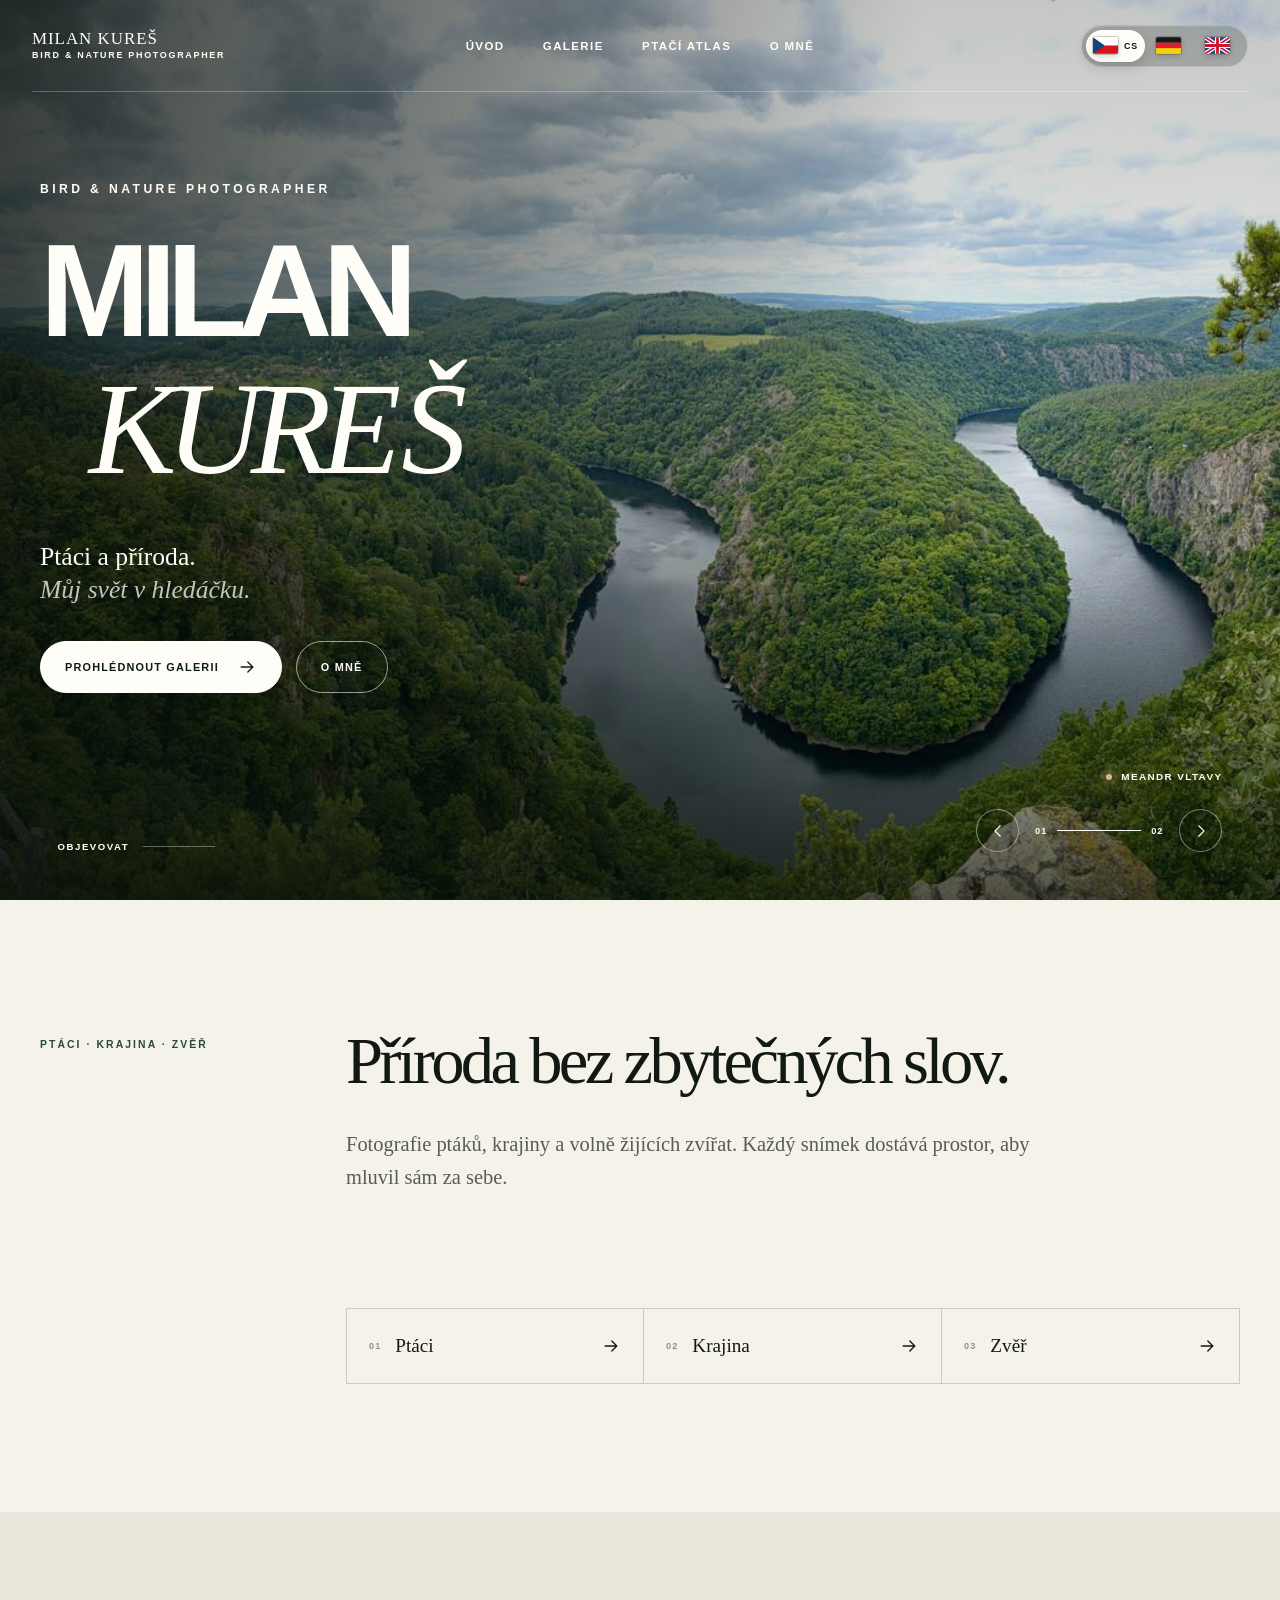
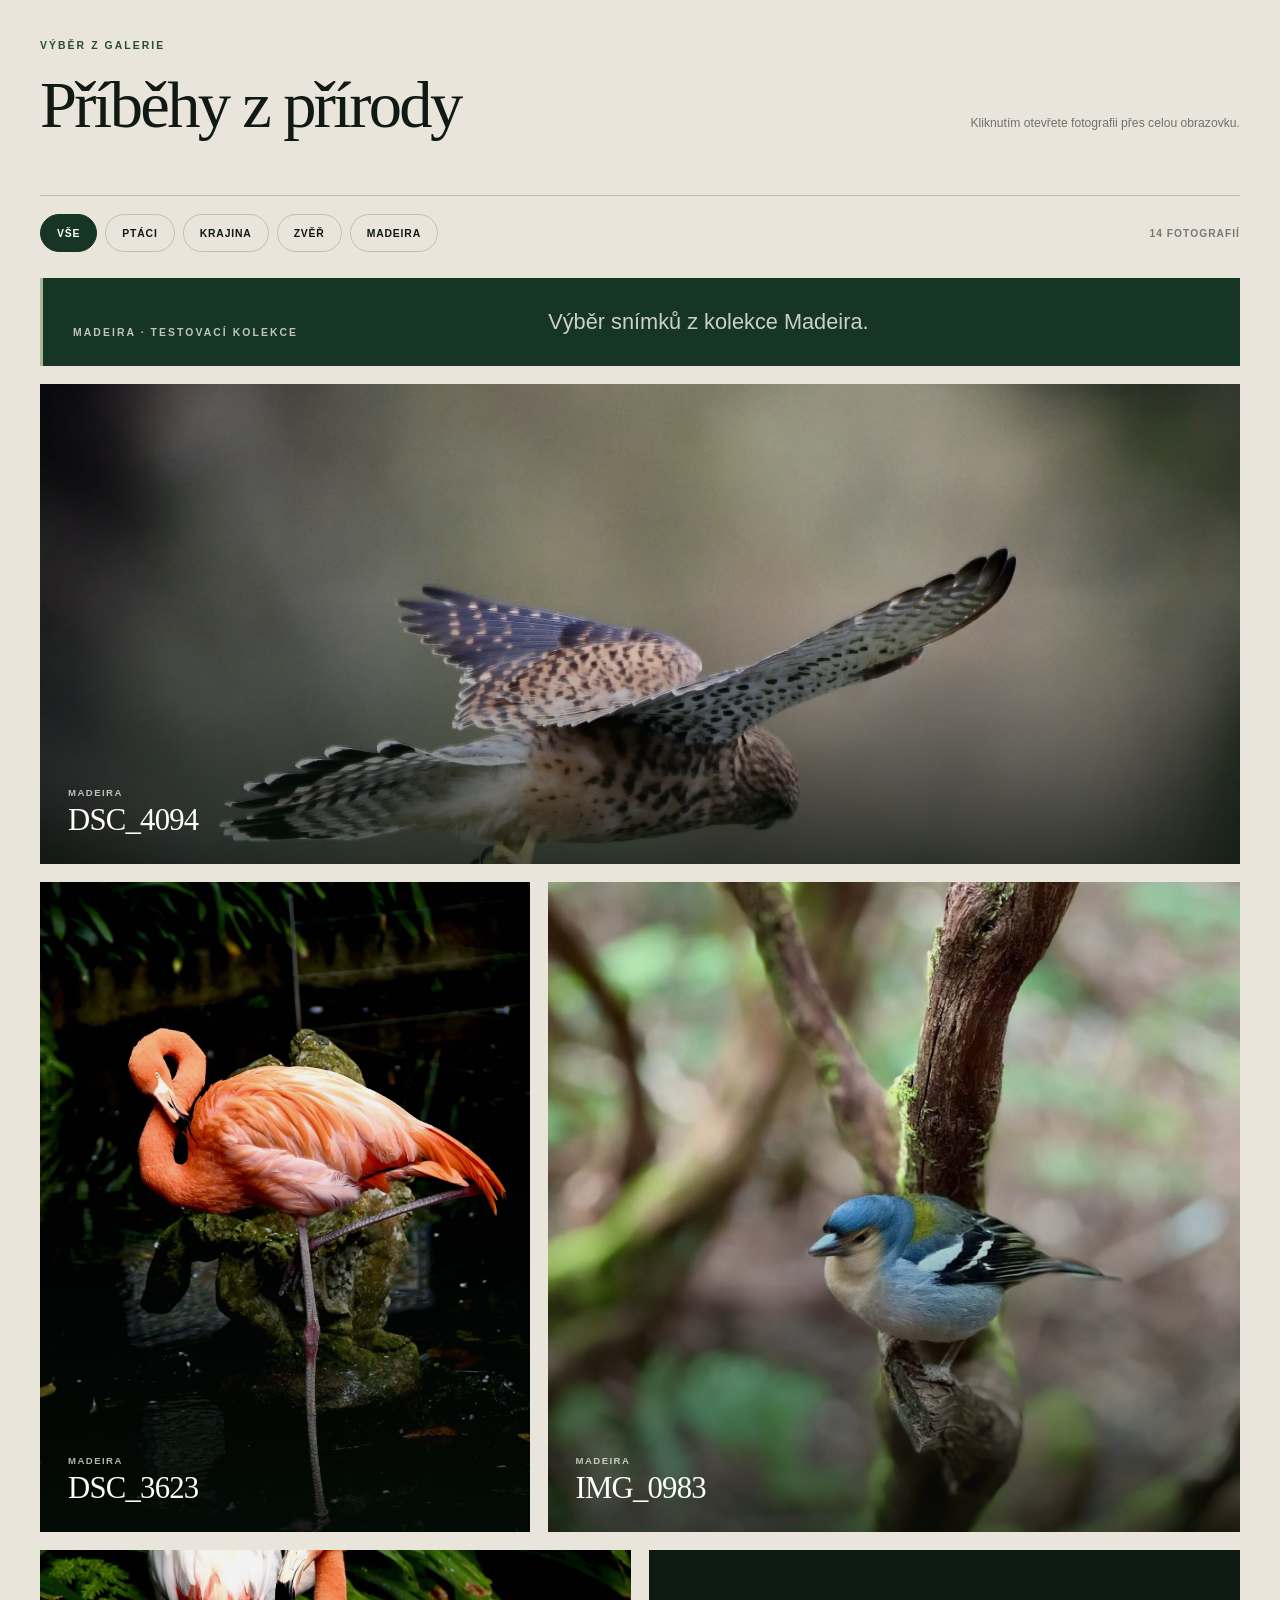
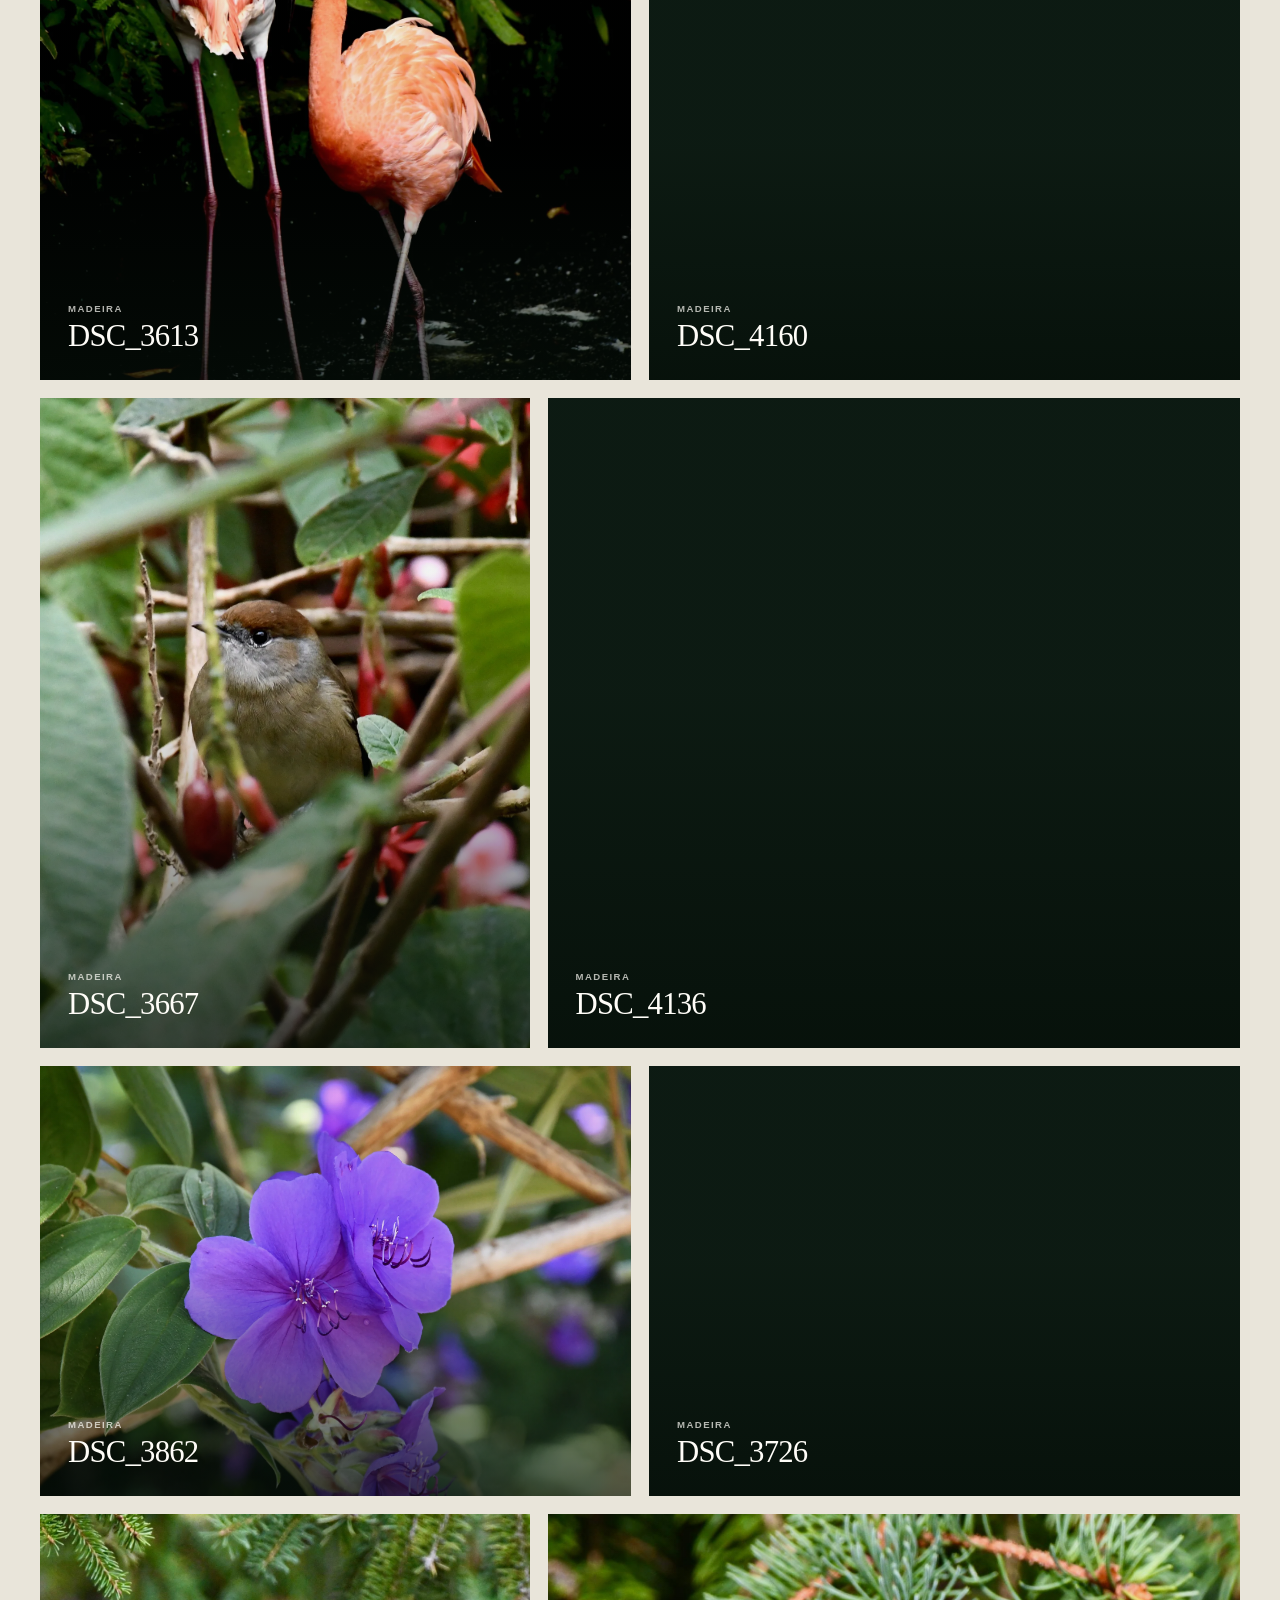
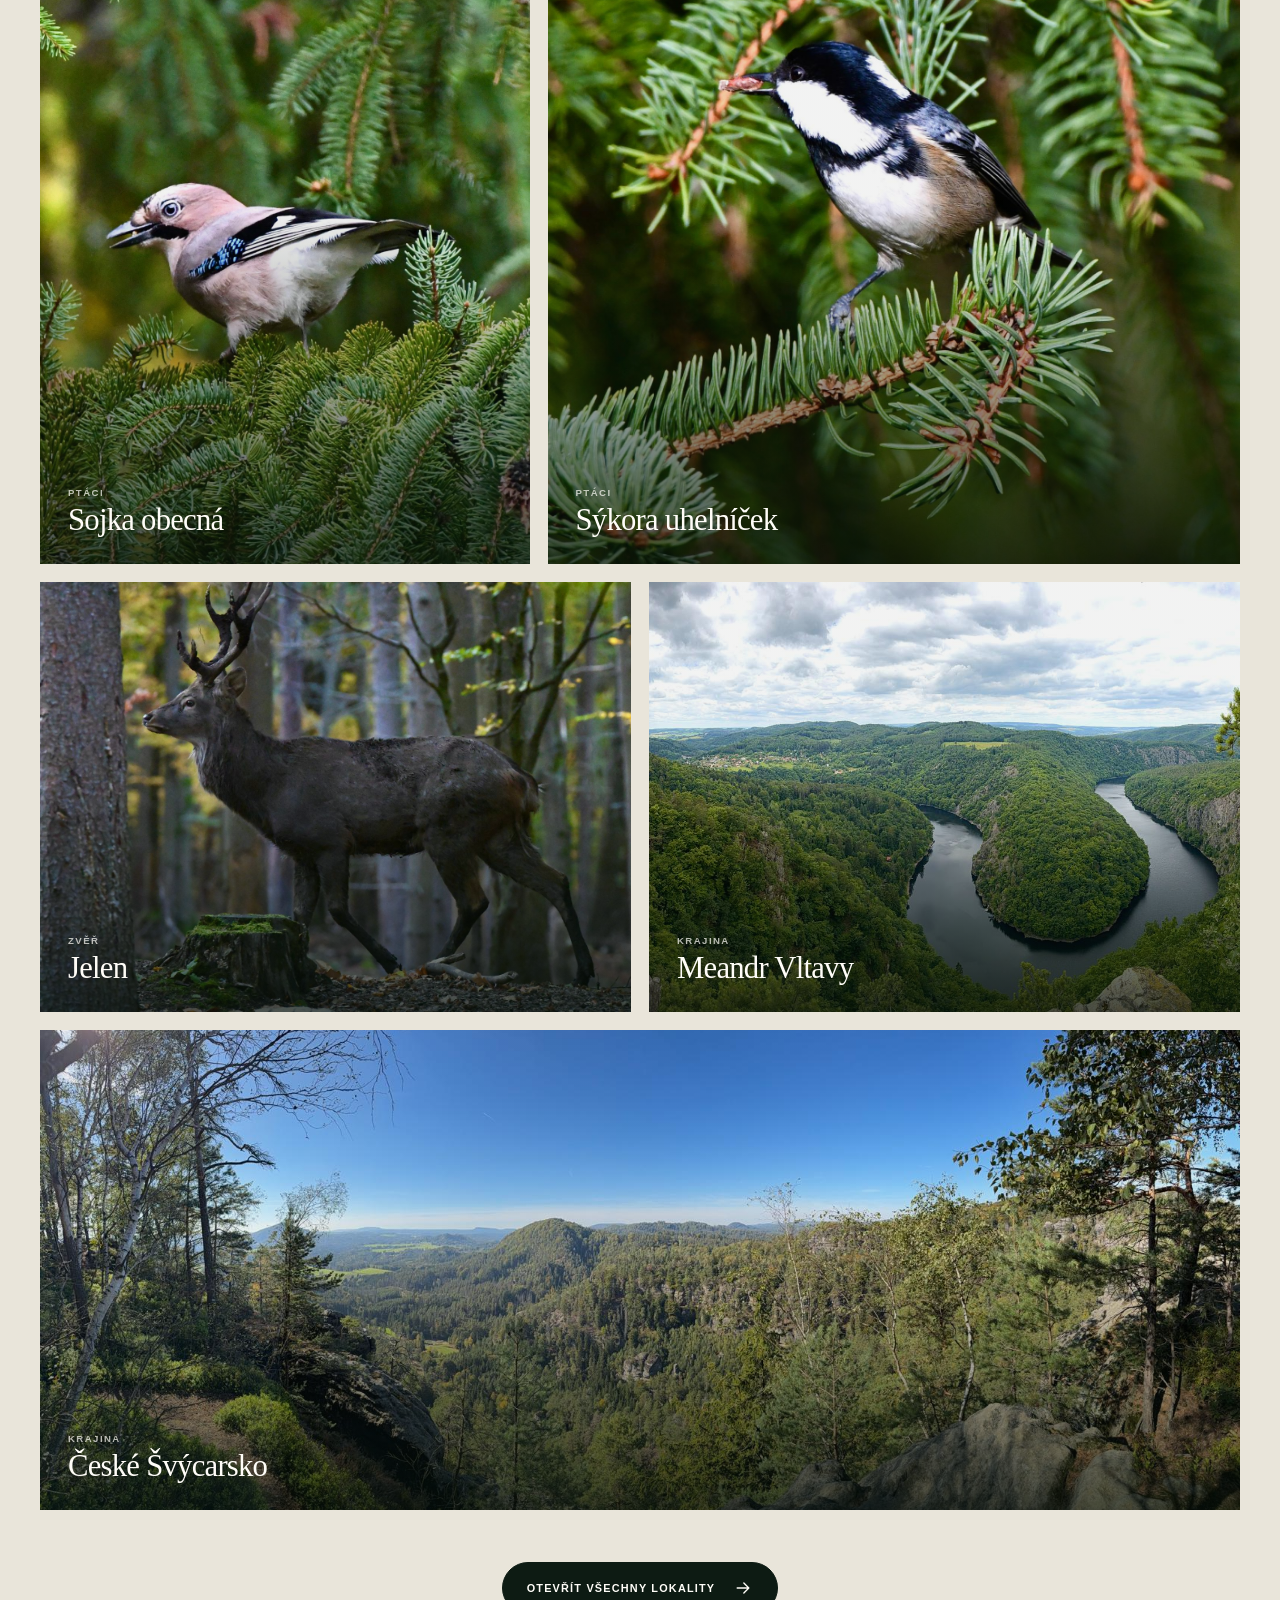
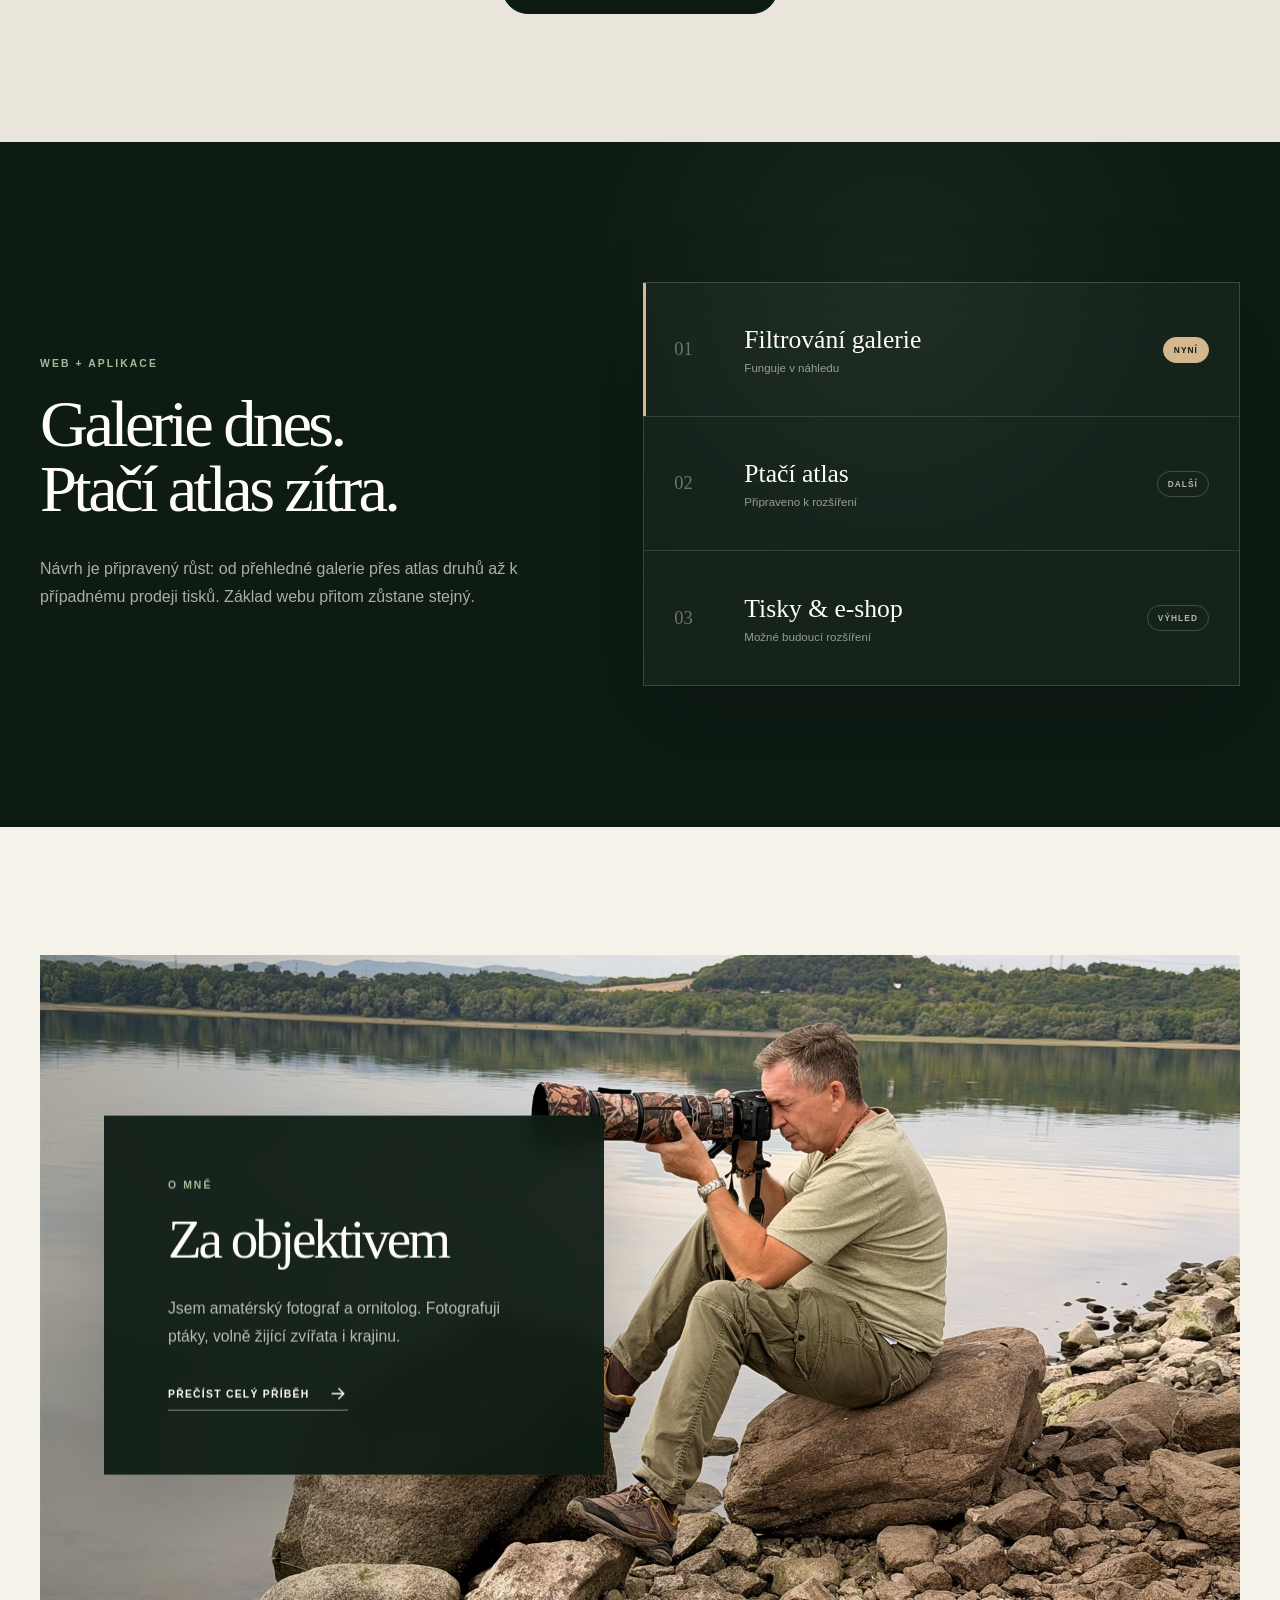
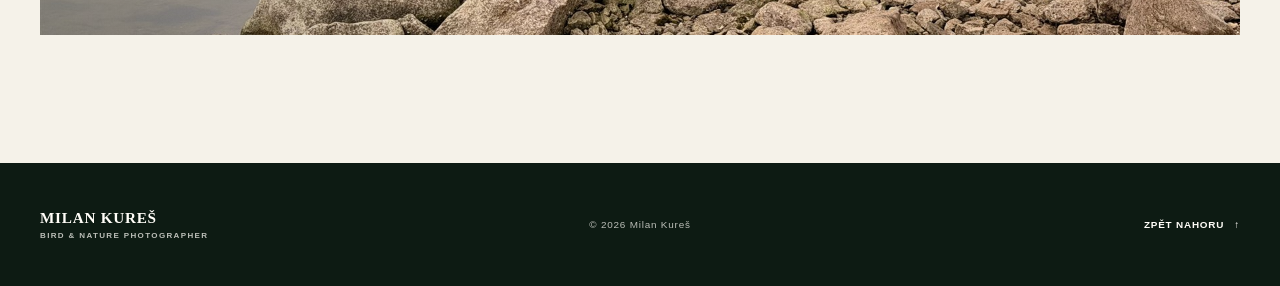
==== commit b88c6d55: "Uvolnit mezeru mezi E a Š v nápisu Kureš" ====
--- a/index.html
+++ b/index.html
@@ -80,7 +80,7 @@
           <p class="hero-overline" data-i18n="brandSubtitle">BIRD &amp; NATURE PHOTOGRAPHER</p>
           <h1 id="hero-title">
             <span class="hero-name-first">MILAN</span>
-            <span class="hero-name-last">KUREŠ</span>
+            <span class="hero-name-last">KURE<span class="hero-name-last-letter">Š</span></span>
           </h1>
           <p class="hero-tagline">
             <span data-i18n="taglineFirst">Ptáci a příroda.</span>
--- a/styles.css
+++ b/styles.css
@@ -394,7 +394,7 @@
   font-size: clamp(4.5rem, 10.3vw, 10.5rem);
   font-weight: 300;
   letter-spacing: -0.075em;
-  line-height: 0.73;
+  line-height: 1.06;
 }
 
 .hero-name-first {
@@ -408,6 +408,10 @@
   font-style: italic;
   font-weight: 400;
   letter-spacing: -0.08em;
+}
+
+.hero-name-last-letter {
+  margin-inline-start: 0.08em;
 }
 
 .hero-tagline {
@@ -712,6 +716,11 @@
   align-items: end;
   justify-content: space-between;
   gap: 48px;
+}
+
+.gallery-section .section-heading h2 {
+  letter-spacing: calc(-0.055em + 1px);
+  line-height: 1.08;
 }
 
 .section-heading .section-kicker {
@@ -1975,7 +1984,6 @@
 
   .hero h1 {
     font-size: clamp(3.9rem, 20vw, 6.4rem);
-    line-height: 0.78;
   }
 
   .hero-overline {
@@ -2294,7 +2302,7 @@
   font-size: clamp(4.2rem, 10vw, 10rem);
   font-weight: 400;
   letter-spacing: -0.055em;
-  line-height: 0.82;
+  line-height: 1.06;
 }
 
 .location-hero-lead {
@@ -2334,8 +2342,8 @@
   font-family: Georgia, "Times New Roman", serif;
   font-size: clamp(3.2rem, 6.3vw, 7rem);
   font-weight: 400;
-  letter-spacing: -0.055em;
-  line-height: 0.92;
+  letter-spacing: calc(-0.055em + 1px);
+  line-height: 1.08;
 }
 
 .location-gallery-heading > p {
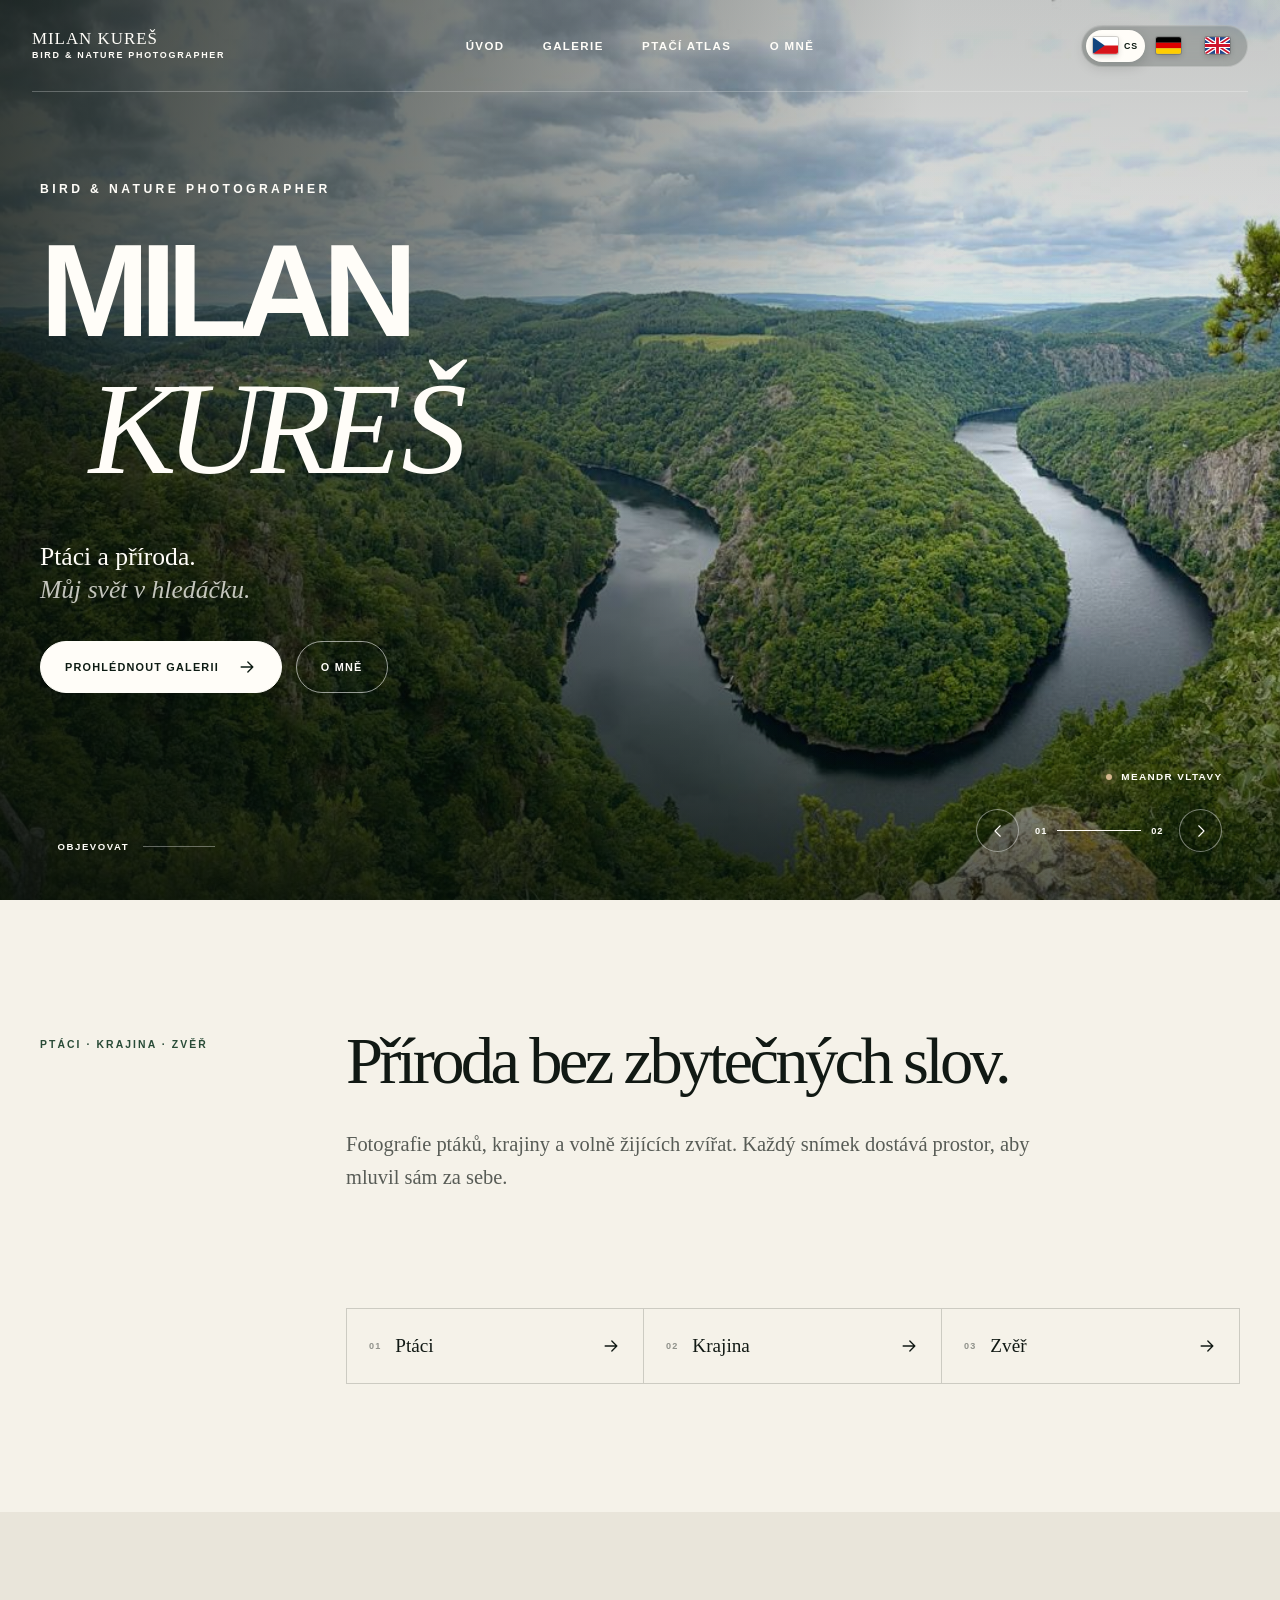
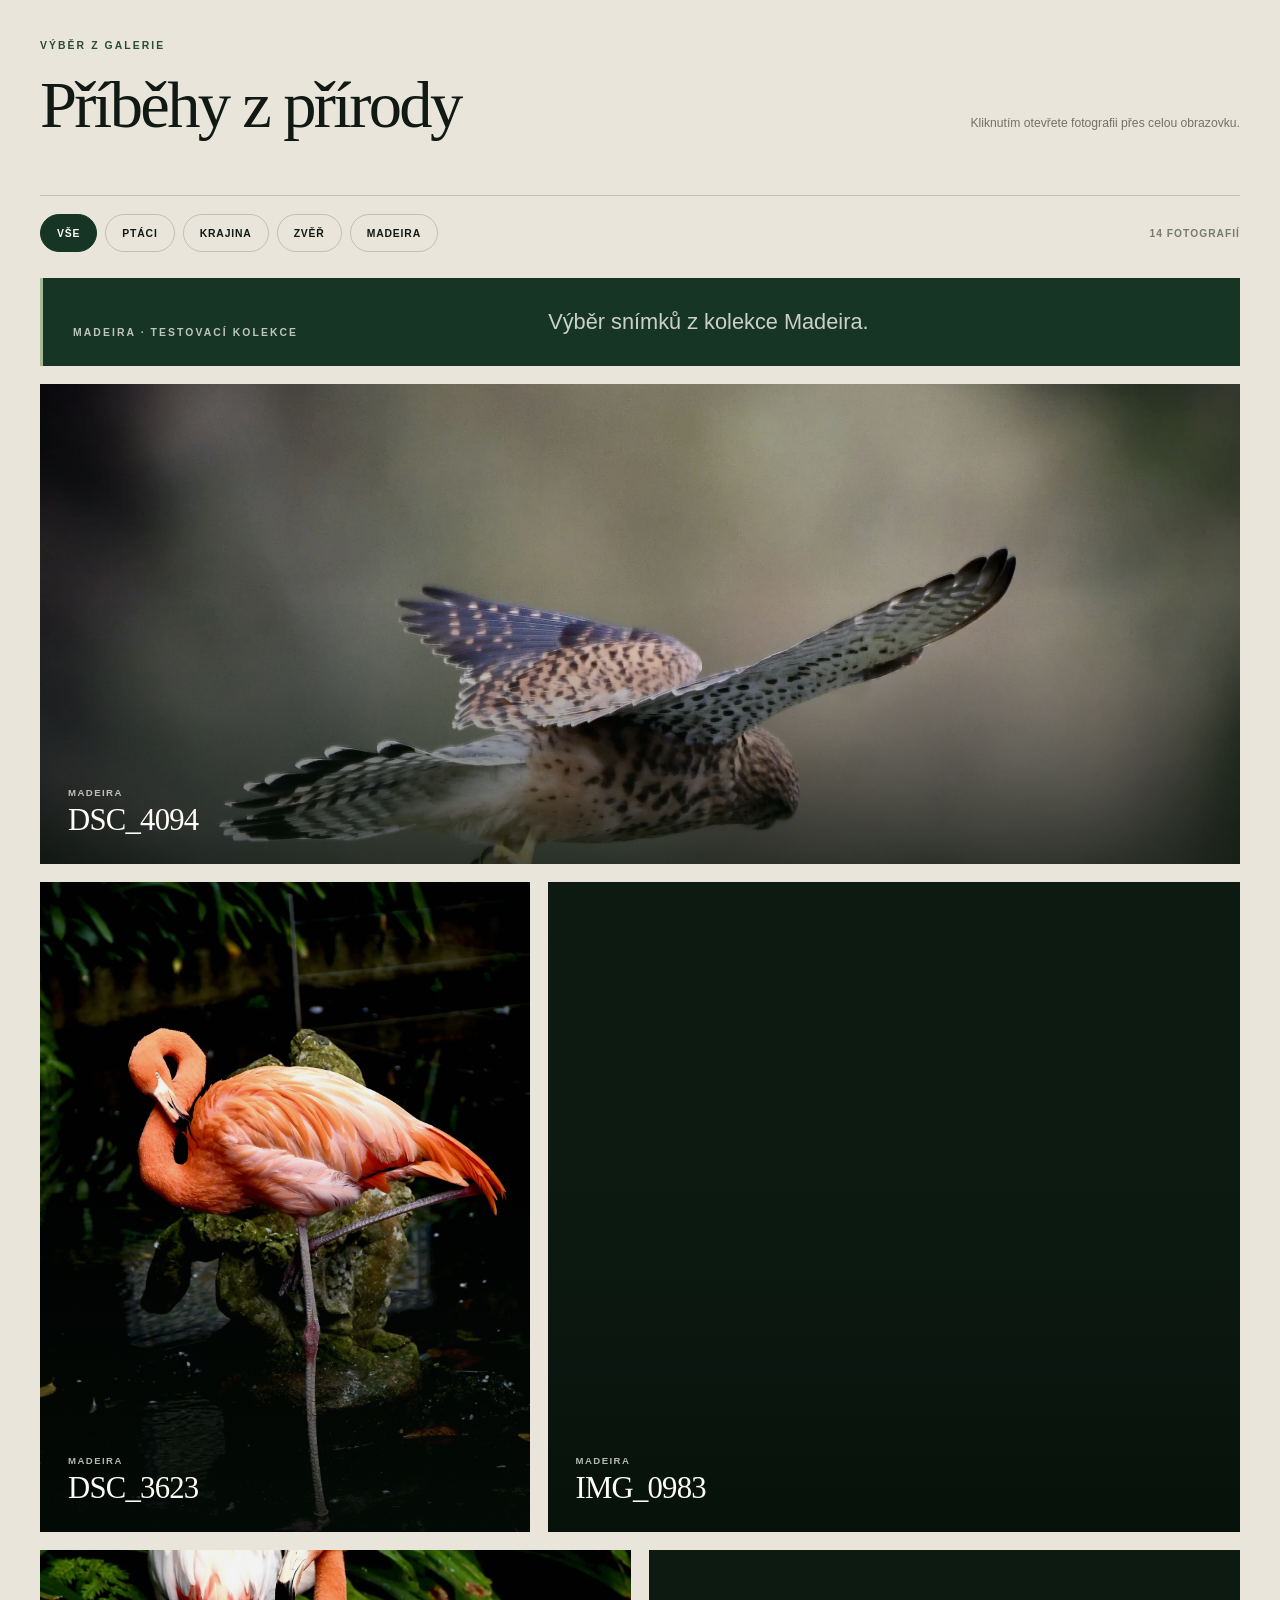
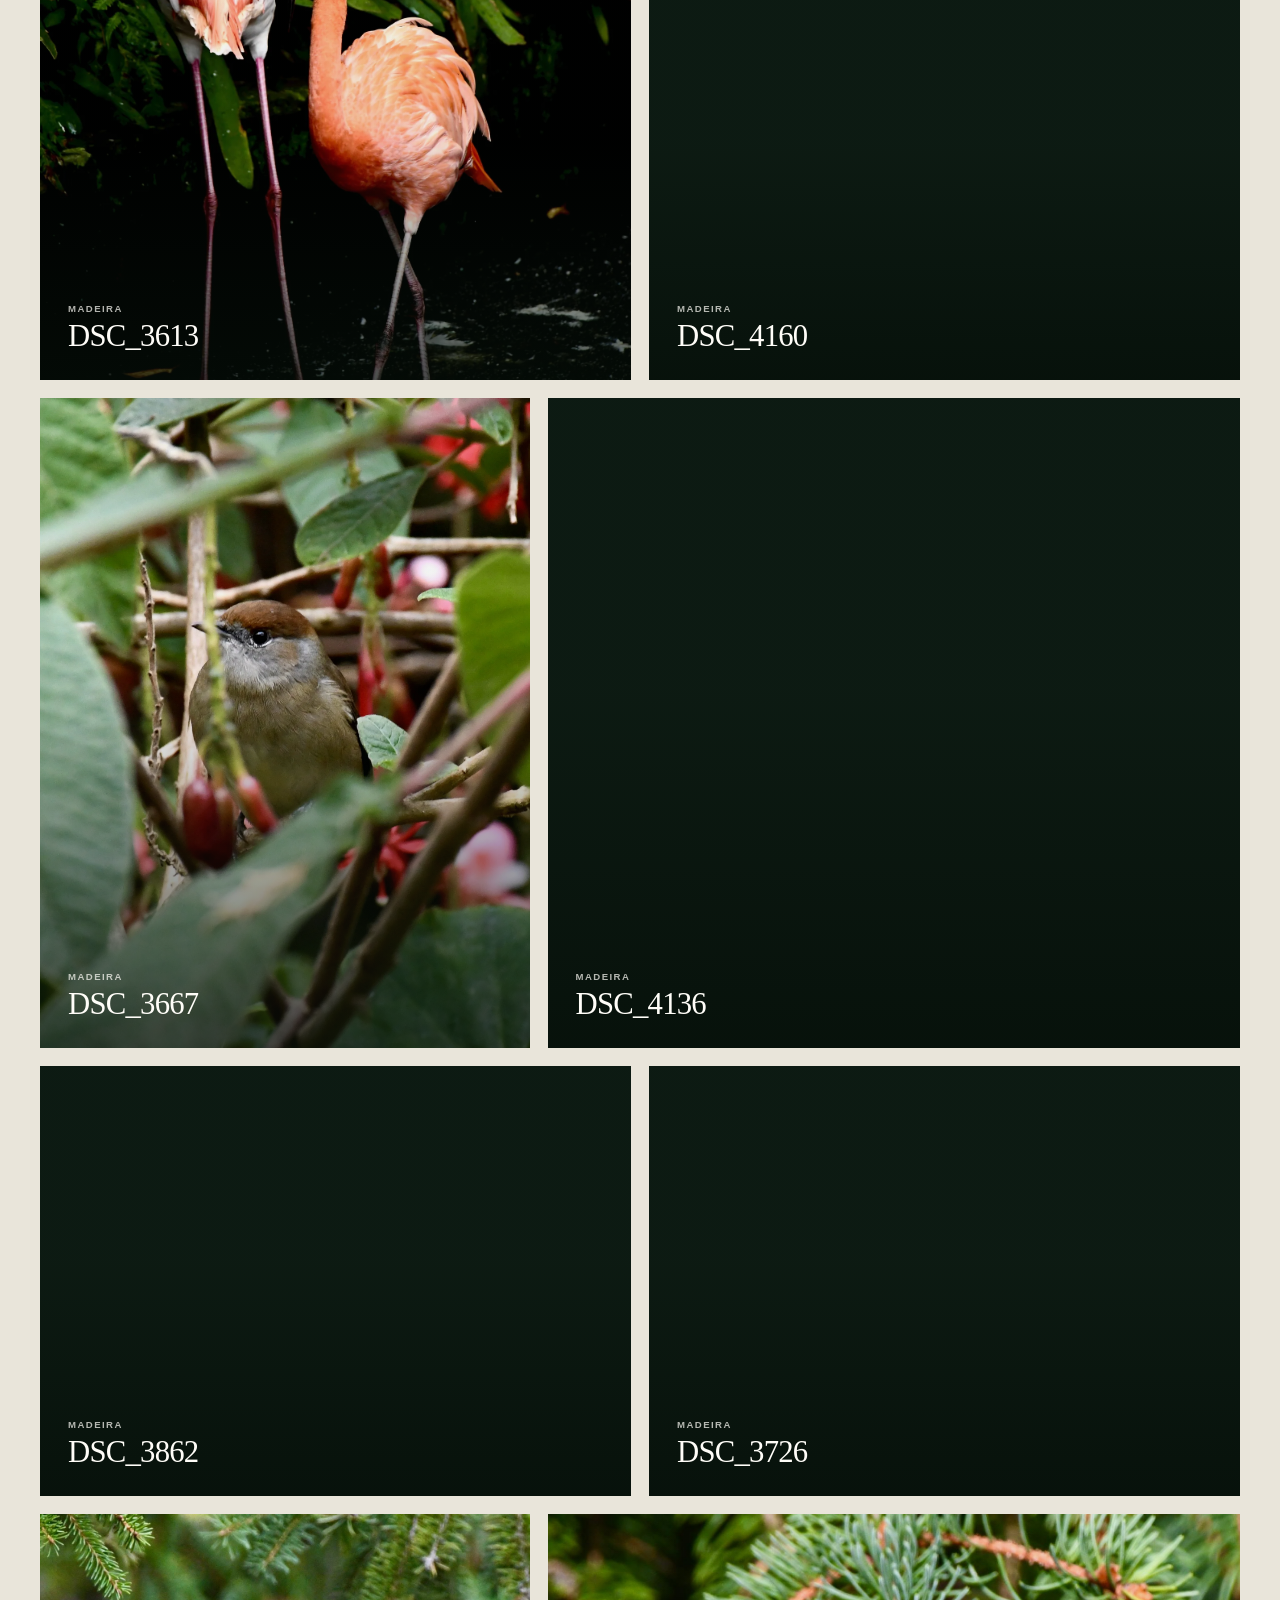
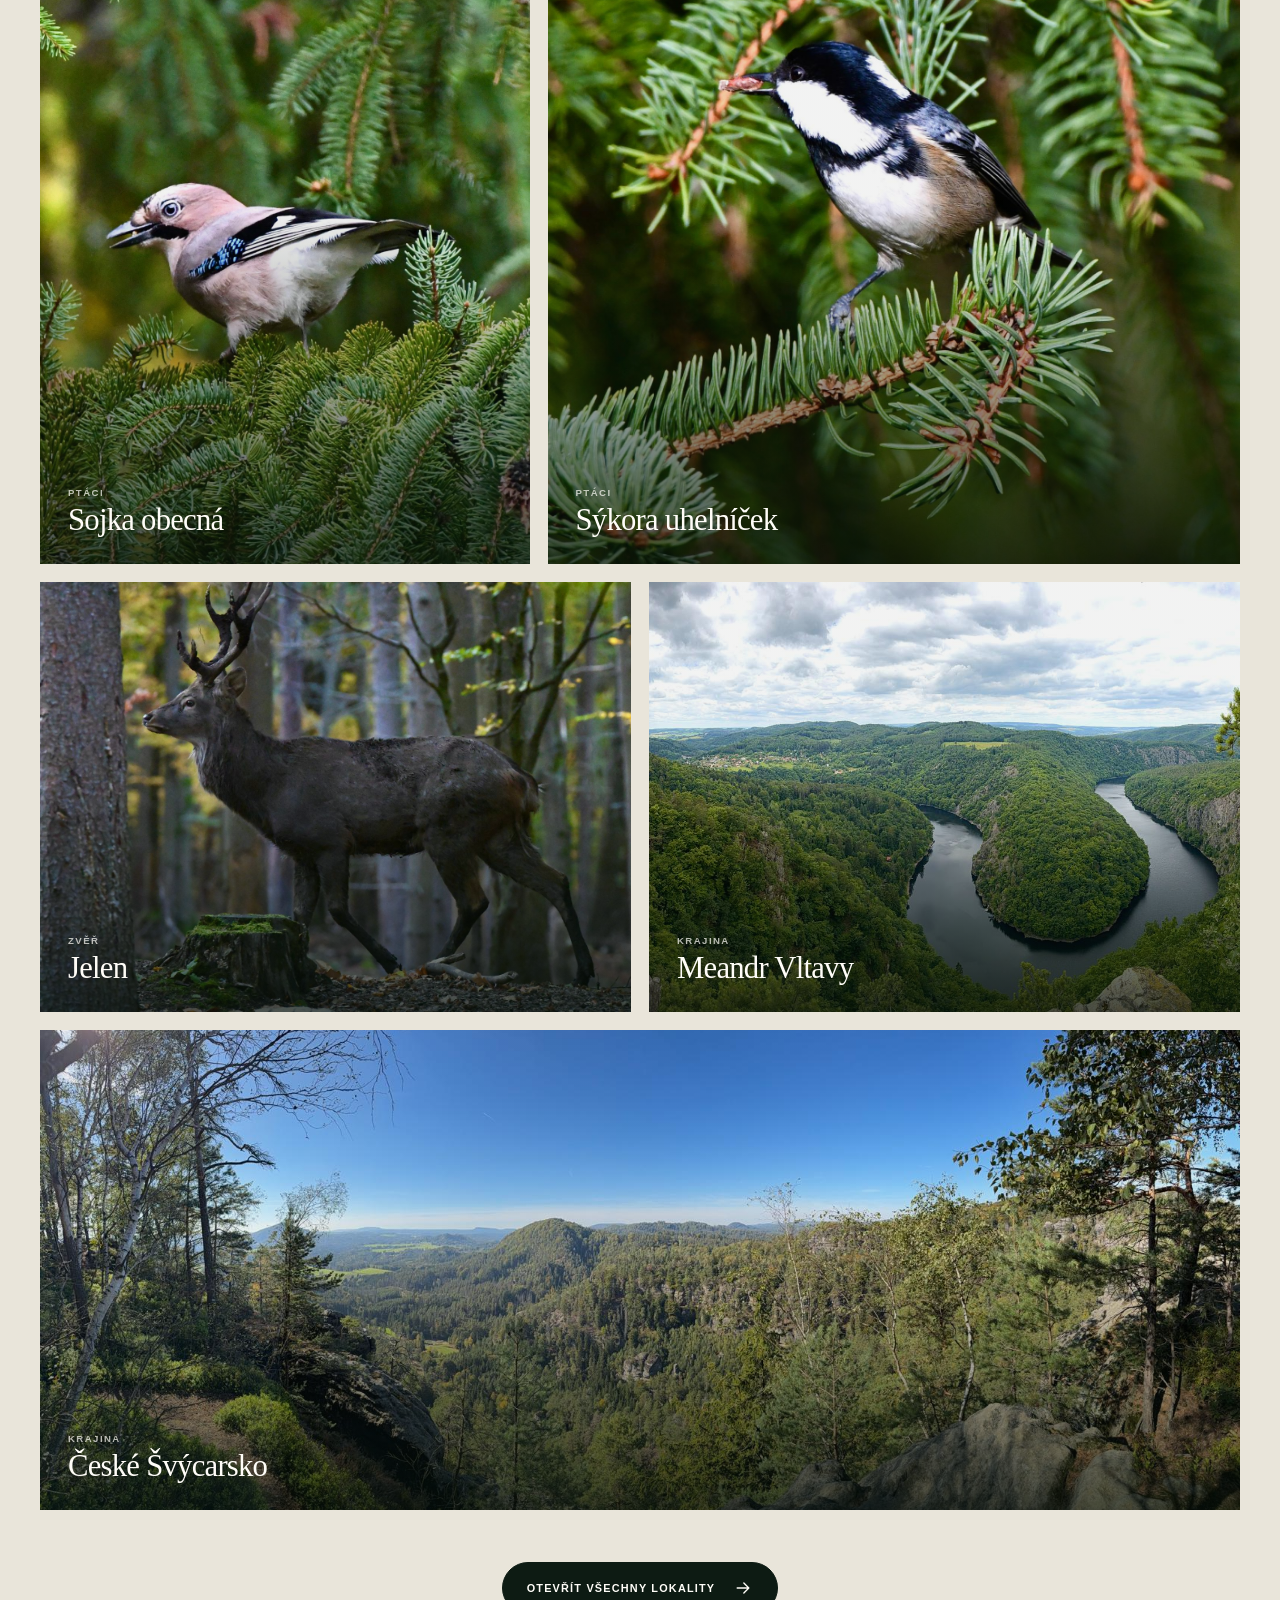
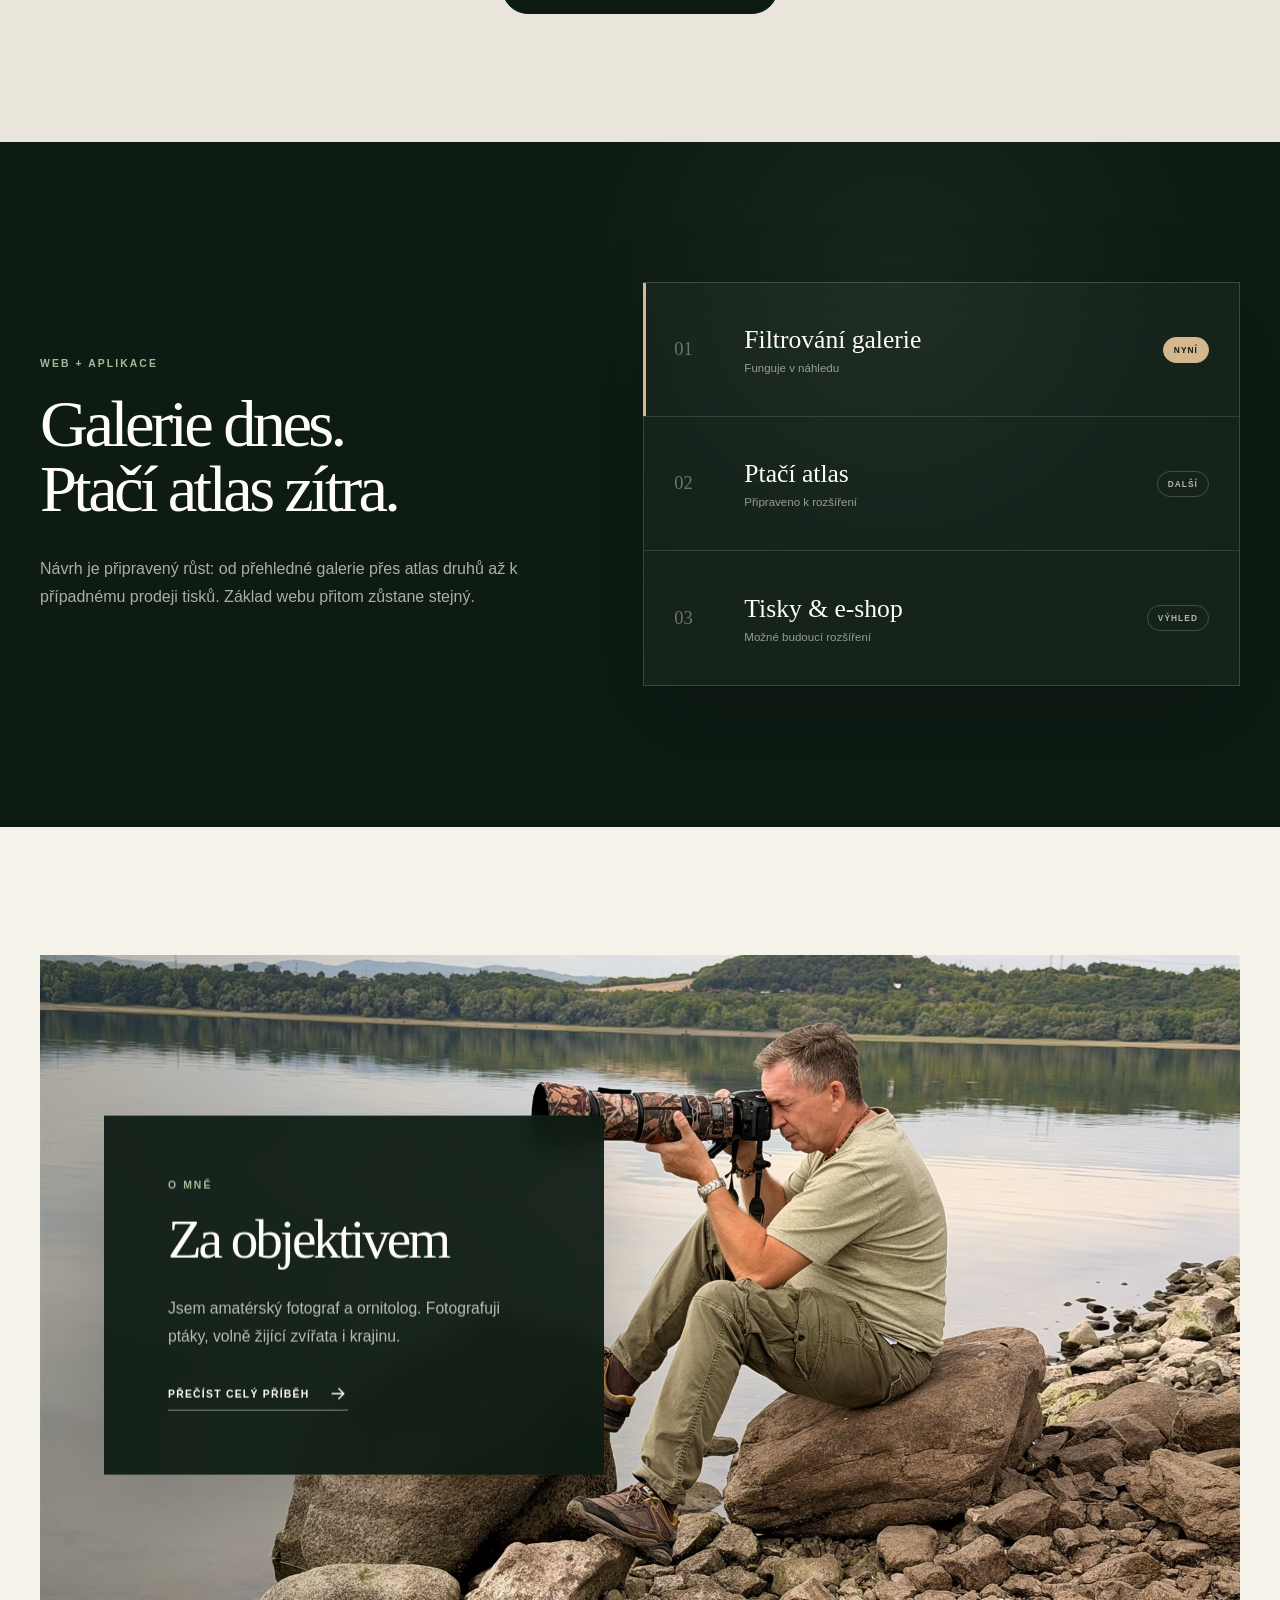
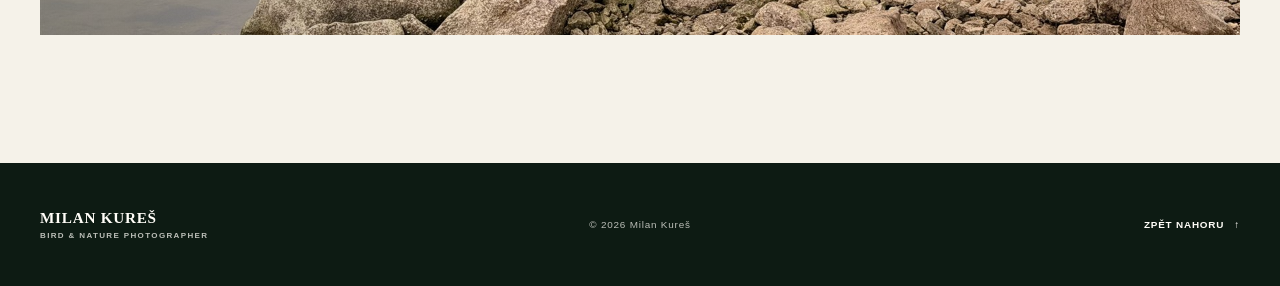
==== commit bbf31ea5: "Opravit zobrazení barev německé vlajky" ====
--- a/index.html
+++ b/index.html
@@ -37,9 +37,9 @@
               <span class="language-code">CS</span>
             </button>
             <button class="language-button" type="button" data-language="de" aria-pressed="false" aria-label="Deutsch" title="Deutsch">
-              <svg class="flag-svg" viewBox="0 0 30 20" aria-hidden="true" focusable="false">
-                <rect width="30" height="6.67" fill="#181818"></rect>
-                <rect y="6.67" width="30" height="6.67" fill="#dd1e2f"></rect>
+              <svg class="flag-svg" viewBox="0 0 30 20" aria-hidden="true" focusable="false" style="color-scheme: only light; forced-color-adjust: none">
+                <rect width="30" height="6.67" fill="#000000"></rect>
+                <rect y="6.67" width="30" height="6.67" fill="#dd0000"></rect>
                 <rect y="13.34" width="30" height="6.66" fill="#ffce00"></rect>
               </svg>
               <span class="language-code">DE</span>
--- a/styles.css
+++ b/styles.css
@@ -2701,3 +2701,35 @@
     padding: 92px 0 104px;
   }
 }
+
+/* Larger location collections and captions below the image. */
+.location-photo-grid--catalog {
+  grid-template-columns: repeat(auto-fit, minmax(min(100%, 16rem), 1fr));
+  row-gap: 1.75rem;
+}
+
+.location-photo-item {
+  min-width: 0;
+  margin: 0;
+}
+
+.location-photo-item > .location-photo-card {
+  display: block;
+  width: 100%;
+  min-height: 0;
+  aspect-ratio: 4 / 3;
+}
+
+.location-photo-item > .location-photo-card .photo-open {
+  top: 0.85rem;
+  right: 0.85rem;
+}
+
+.location-photo-caption {
+  margin-block-start: 0.65rem;
+  color: var(--forest-deep);
+  font-size: 1rem;
+  font-weight: 650;
+  line-height: 1.35;
+  overflow-wrap: anywhere;
+}
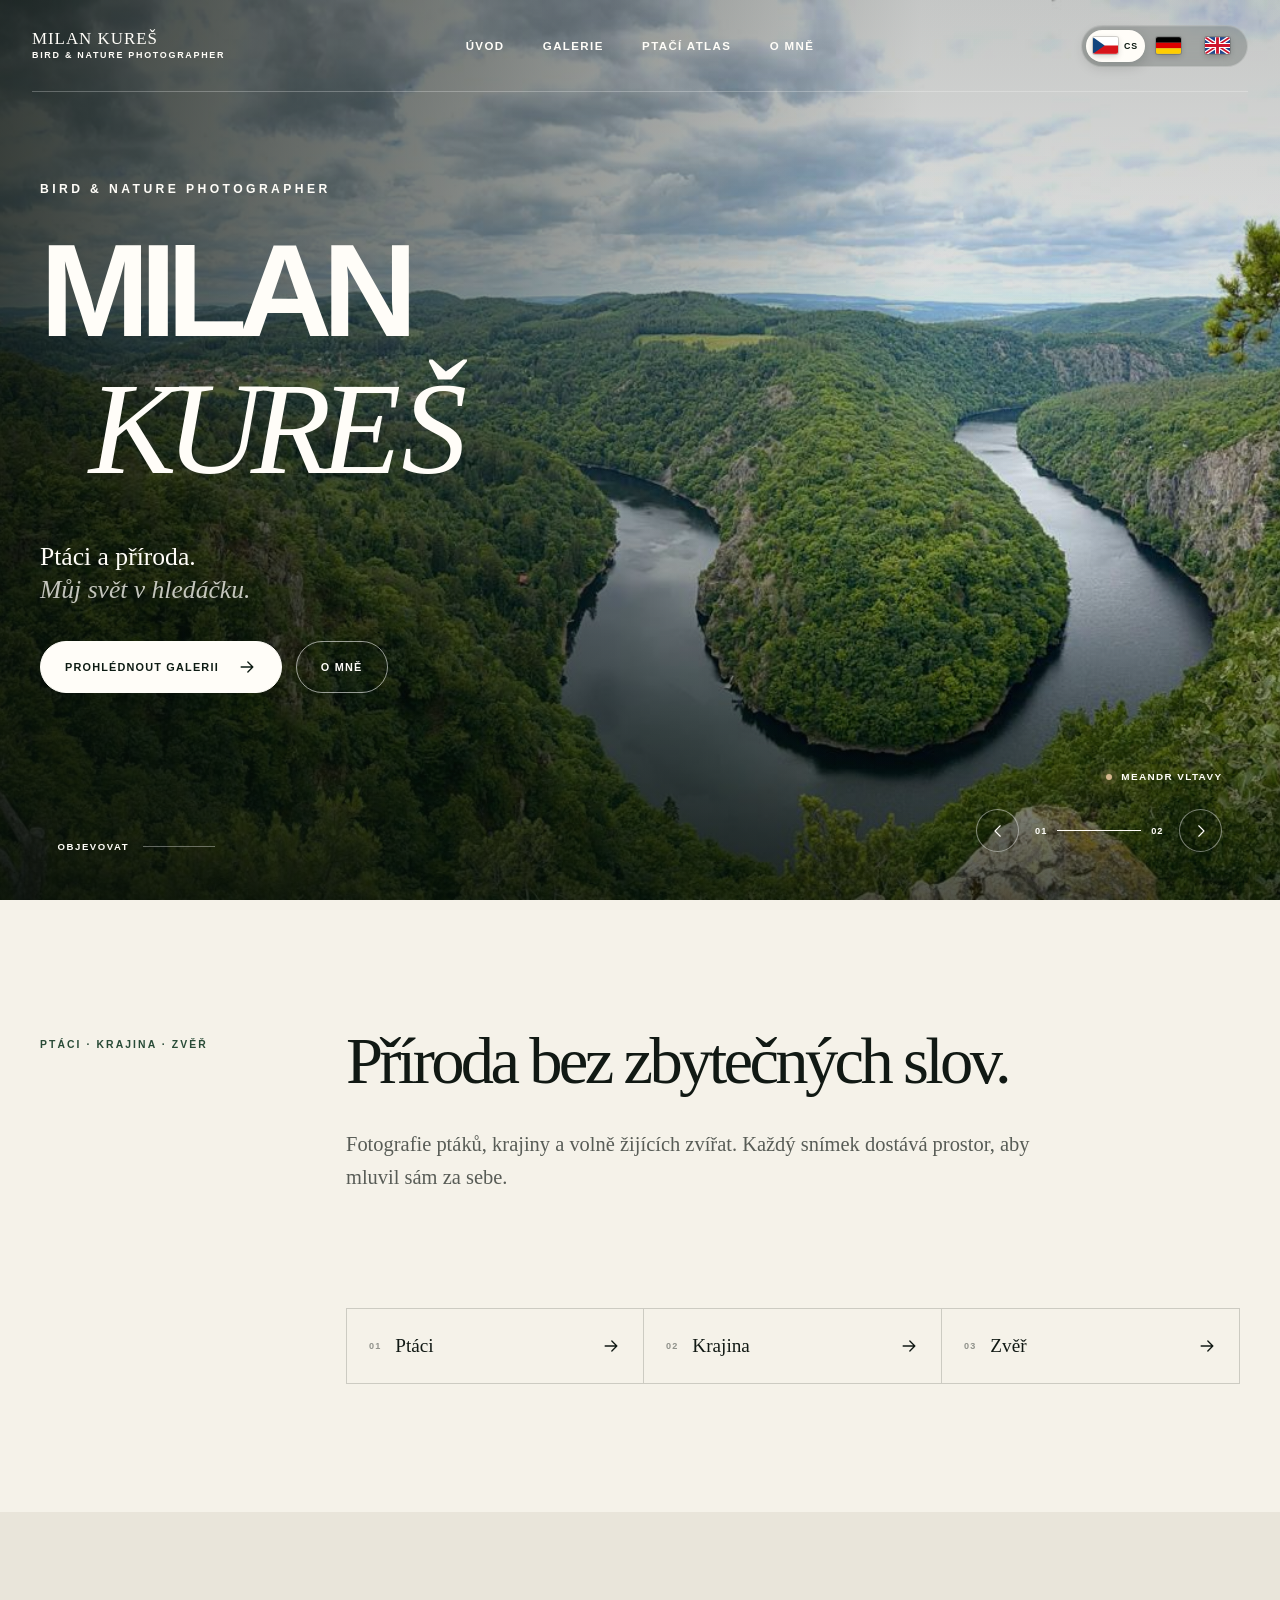
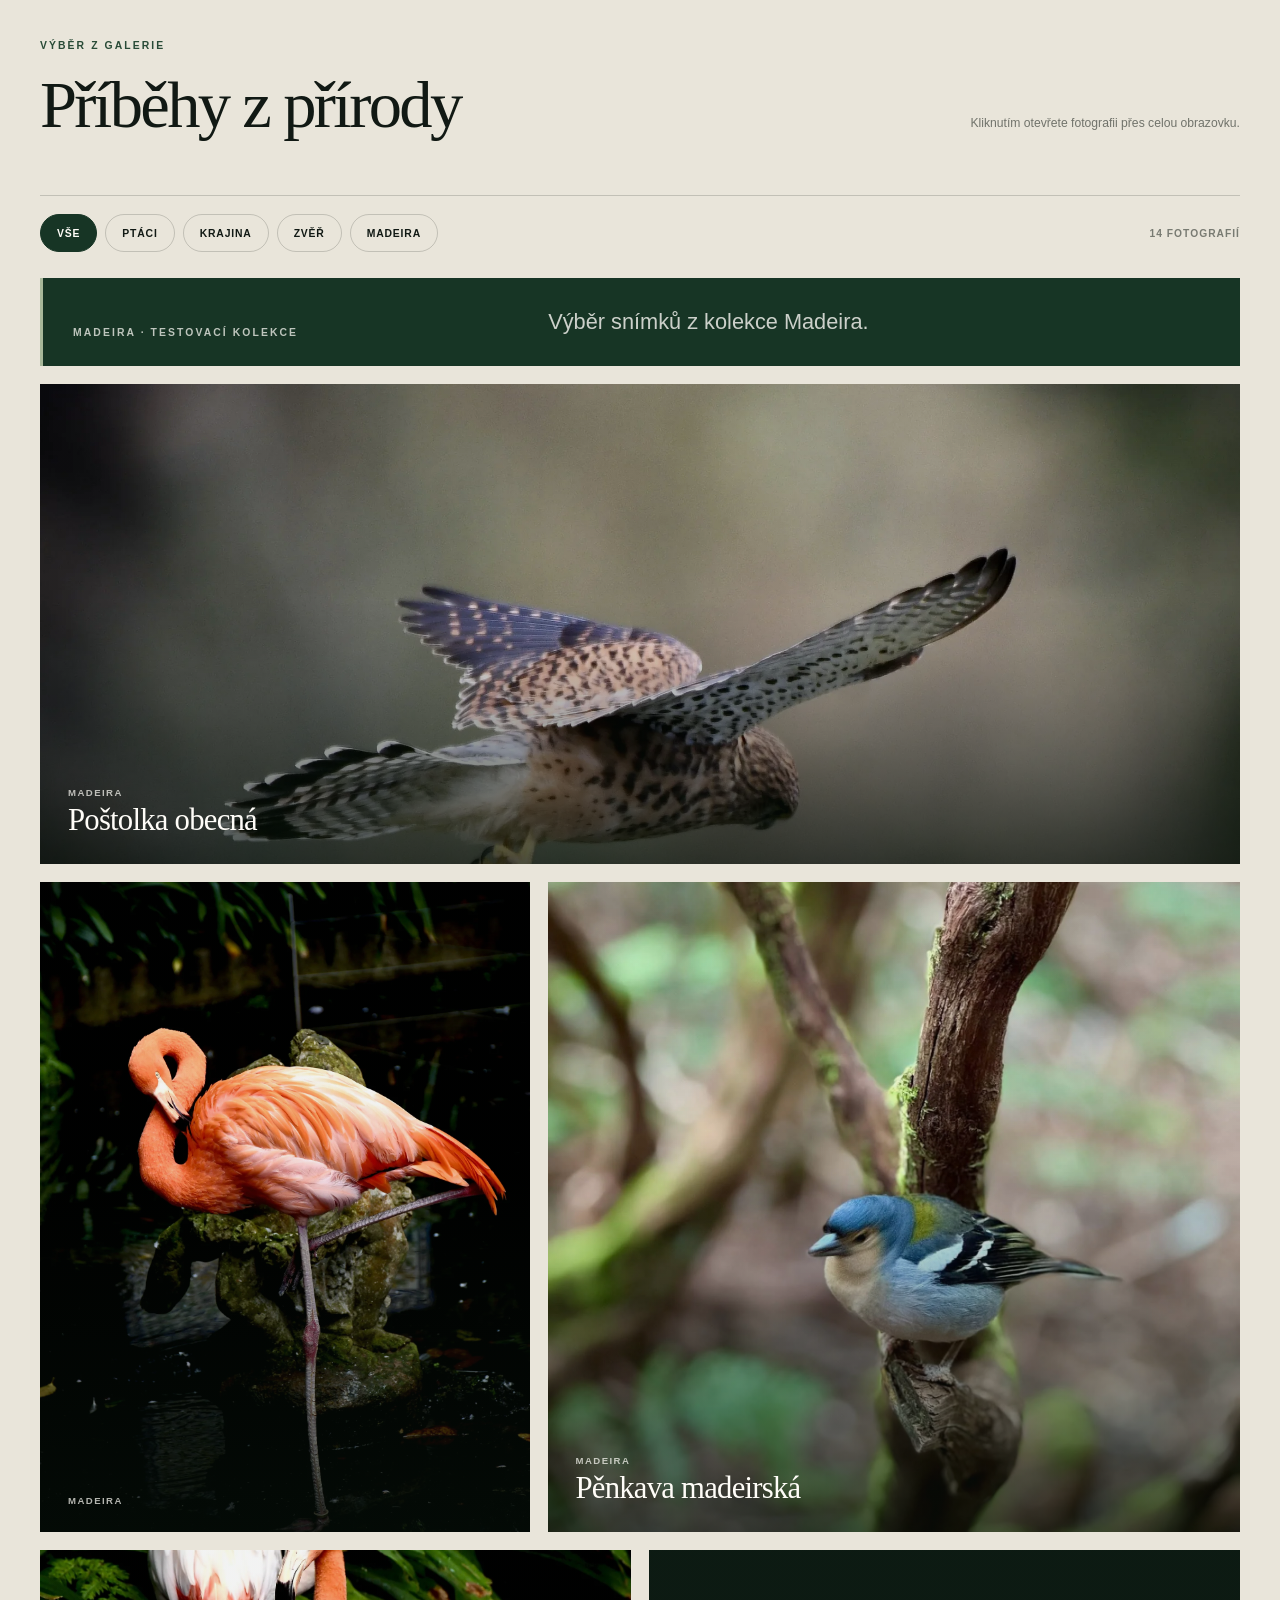
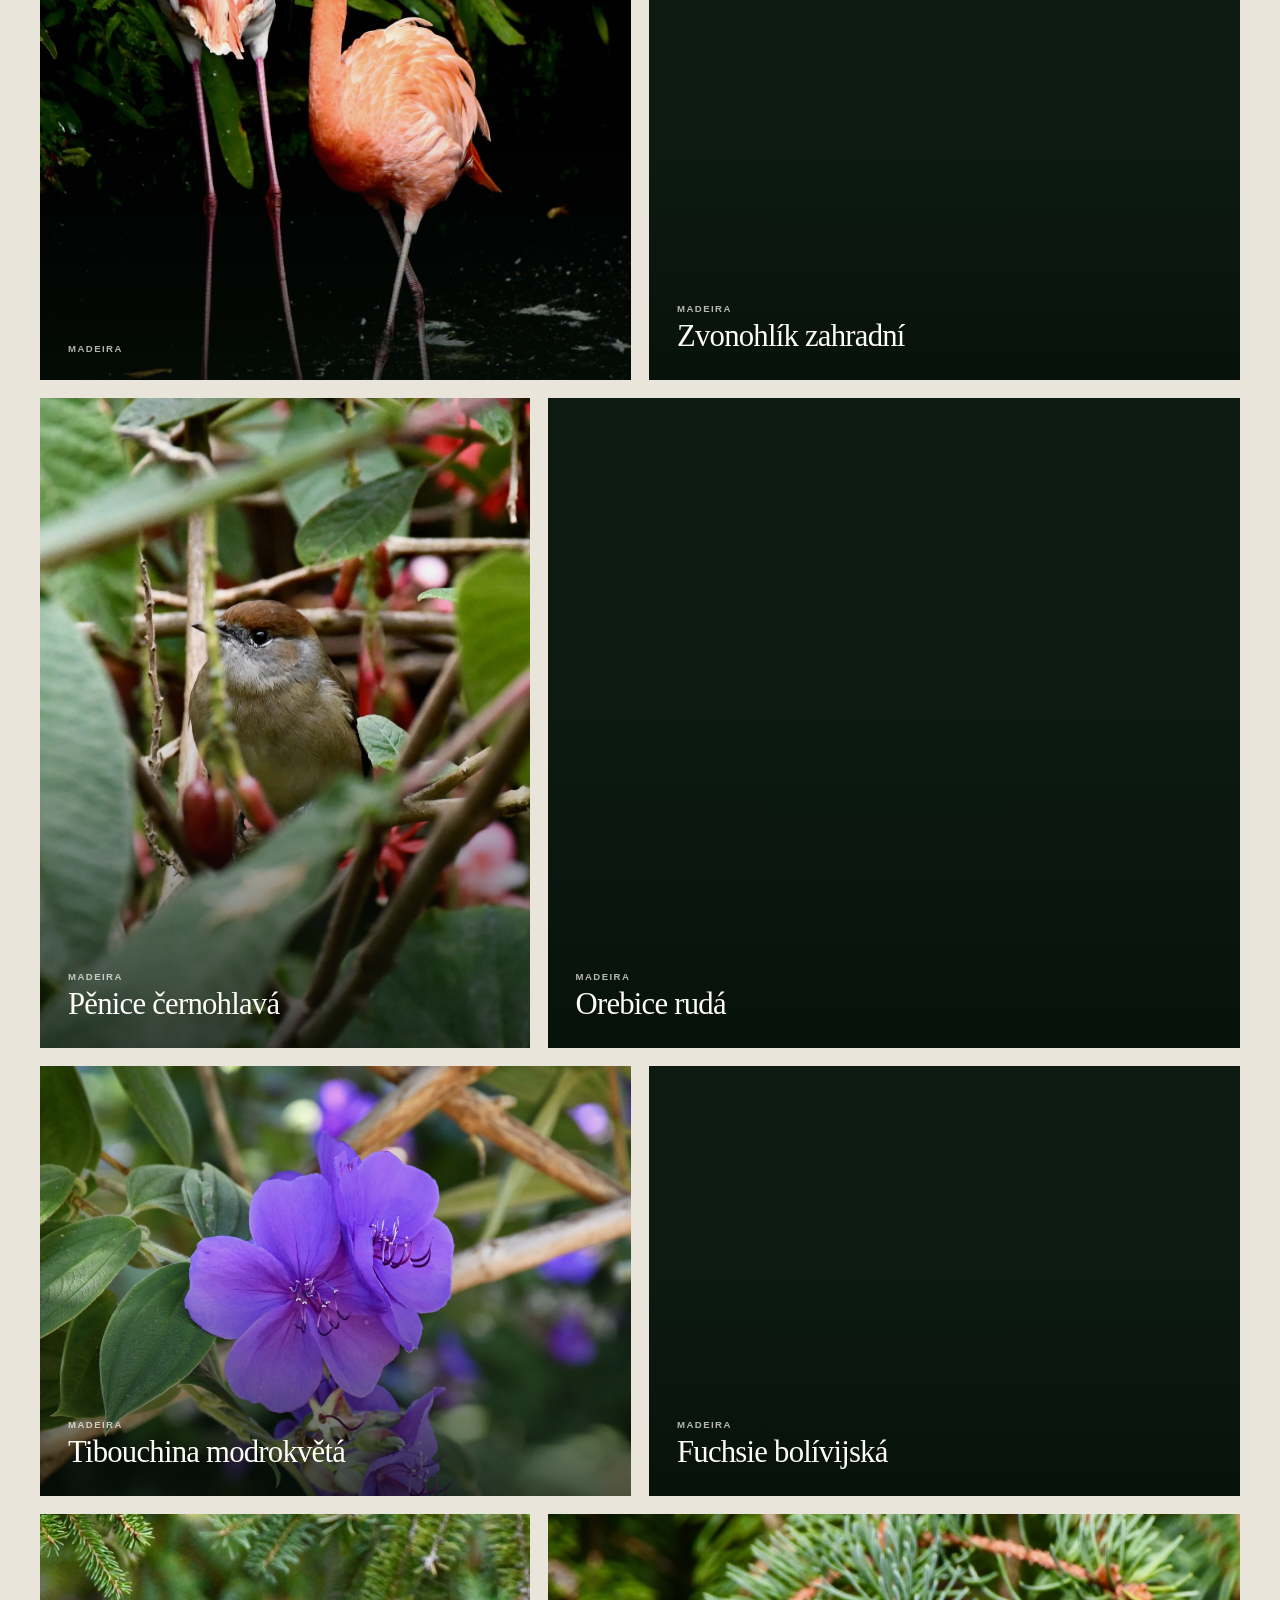
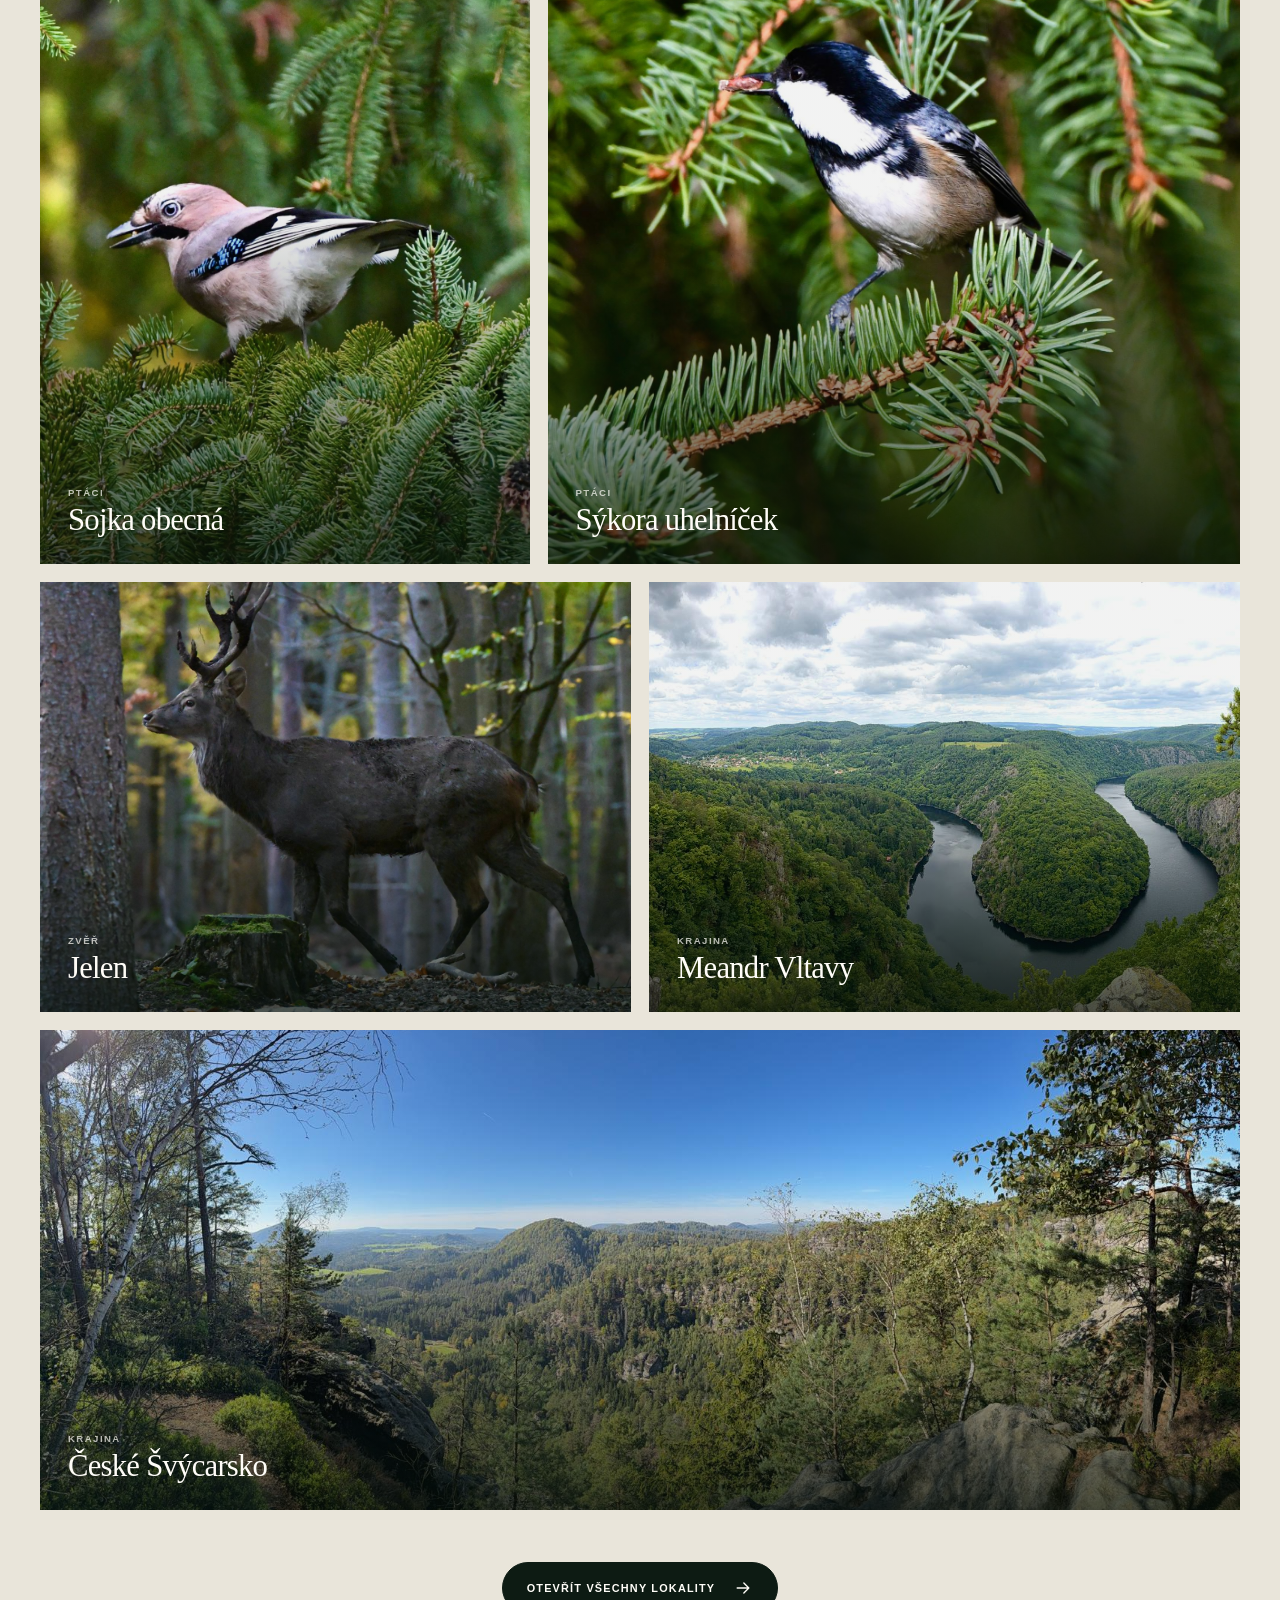
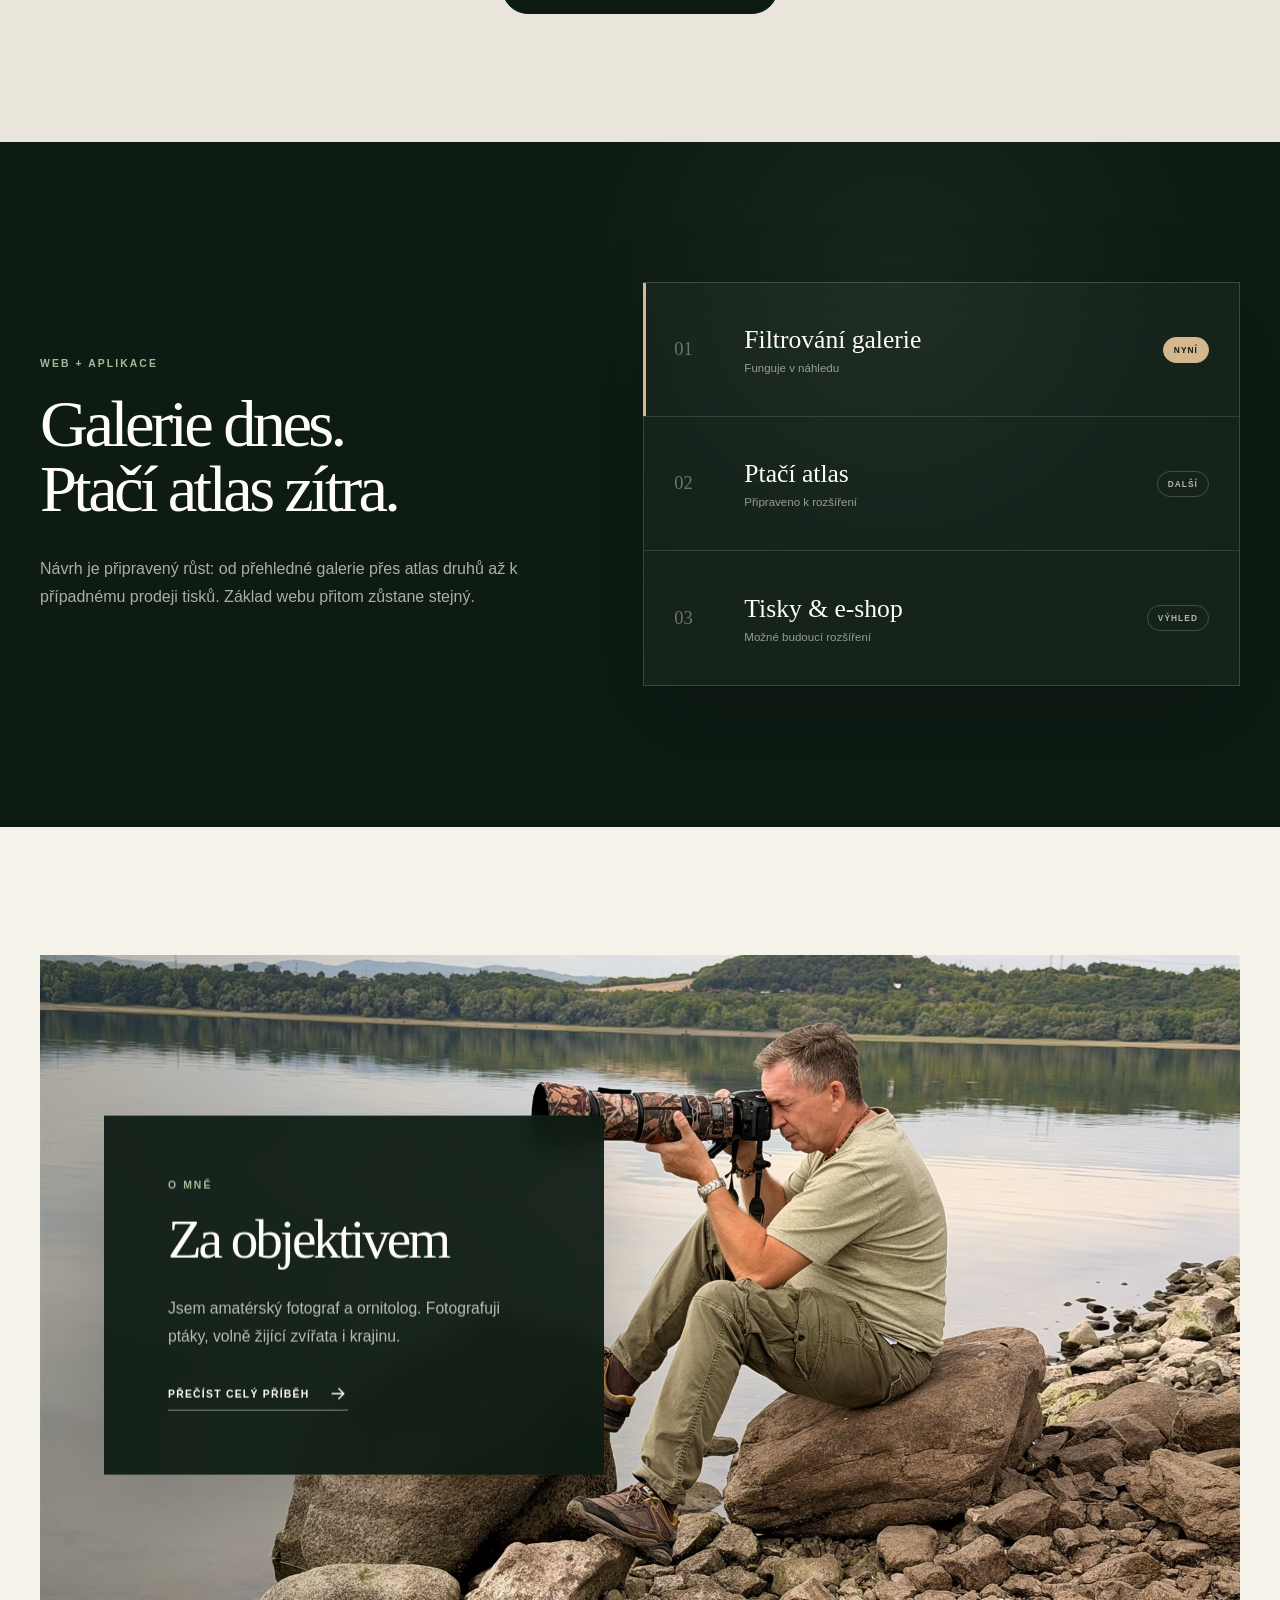
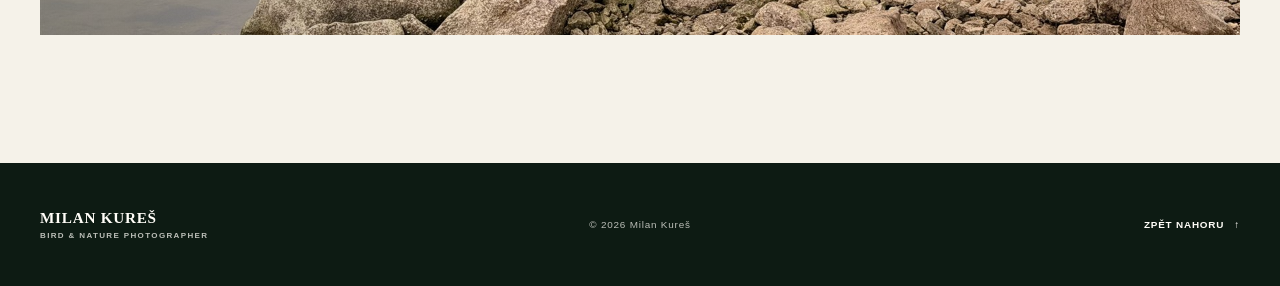
==== commit d1c2c283: "Doplnit autorovy popisky a fotografie do galerie" ====
--- a/index.html
+++ b/index.html
@@ -177,63 +177,63 @@
             <button class="photo-card photo-card-panorama photo-card-madeira-raptor reveal" type="button" data-category="madeira" data-category-key="categoryMadeira" data-photo-ref="DSC_4094" data-full="./assets/madeira/web/dsc-4094.webp">
               <img src="./assets/madeira/web/dsc-4094.webp" alt="" loading="lazy" decoding="async">
               <span class="photo-overlay"></span>
-              <span class="photo-meta"><small data-i18n="categoryMadeira">Madeira</small><strong>DSC_4094</strong></span>
+              <span class="photo-meta"><small data-i18n="categoryMadeira">Madeira</small><strong data-photo-caption lang="cs">Poštolka obecná</strong></span>
               <span class="photo-open" aria-hidden="true"><svg viewBox="0 0 24 24"><path d="M8 3H3v5M16 3h5v5M21 16v5h-5M3 16v5h5"></path></svg></span>
             </button>
 
             <button class="photo-card photo-card-tall reveal" type="button" data-category="madeira" data-category-key="categoryMadeira" data-photo-ref="DSC_3623" data-full="./assets/madeira/web/dsc-3623.webp">
               <img src="./assets/madeira/web/dsc-3623.webp" alt="" loading="lazy" decoding="async">
               <span class="photo-overlay"></span>
-              <span class="photo-meta"><small data-i18n="categoryMadeira">Madeira</small><strong>DSC_3623</strong></span>
+              <span class="photo-meta"><small data-i18n="categoryMadeira">Madeira</small></span>
               <span class="photo-open" aria-hidden="true"><svg viewBox="0 0 24 24"><path d="M8 3H3v5M16 3h5v5M21 16v5h-5M3 16v5h5"></path></svg></span>
             </button>
 
             <button class="photo-card photo-card-wide reveal" type="button" data-category="madeira" data-category-key="categoryMadeira" data-photo-ref="IMG_0983" data-full="./assets/madeira/web/img-0983.webp">
               <img src="./assets/madeira/web/img-0983.webp" alt="" loading="lazy" decoding="async">
               <span class="photo-overlay"></span>
-              <span class="photo-meta"><small data-i18n="categoryMadeira">Madeira</small><strong>IMG_0983</strong></span>
+              <span class="photo-meta"><small data-i18n="categoryMadeira">Madeira</small><strong data-photo-caption lang="cs">Pěnkava madeirská</strong></span>
               <span class="photo-open" aria-hidden="true"><svg viewBox="0 0 24 24"><path d="M8 3H3v5M16 3h5v5M21 16v5h-5M3 16v5h5"></path></svg></span>
             </button>
 
             <button class="photo-card photo-card-half reveal" type="button" data-category="madeira" data-category-key="categoryMadeira" data-photo-ref="DSC_3613" data-full="./assets/madeira/web/dsc-3613.webp">
               <img src="./assets/madeira/web/dsc-3613.webp" alt="" loading="lazy" decoding="async">
               <span class="photo-overlay"></span>
-              <span class="photo-meta"><small data-i18n="categoryMadeira">Madeira</small><strong>DSC_3613</strong></span>
+              <span class="photo-meta"><small data-i18n="categoryMadeira">Madeira</small></span>
               <span class="photo-open" aria-hidden="true"><svg viewBox="0 0 24 24"><path d="M8 3H3v5M16 3h5v5M21 16v5h-5M3 16v5h5"></path></svg></span>
             </button>
 
             <button class="photo-card photo-card-half reveal" type="button" data-category="madeira" data-category-key="categoryMadeira" data-photo-ref="DSC_4160" data-full="./assets/madeira/web/dsc-4160.webp">
               <img src="./assets/madeira/web/dsc-4160.webp" alt="" loading="lazy" decoding="async">
               <span class="photo-overlay"></span>
-              <span class="photo-meta"><small data-i18n="categoryMadeira">Madeira</small><strong>DSC_4160</strong></span>
+              <span class="photo-meta"><small data-i18n="categoryMadeira">Madeira</small><strong data-photo-caption lang="cs">Zvonohlík zahradní</strong></span>
               <span class="photo-open" aria-hidden="true"><svg viewBox="0 0 24 24"><path d="M8 3H3v5M16 3h5v5M21 16v5h-5M3 16v5h5"></path></svg></span>
             </button>
 
             <button class="photo-card photo-card-tall reveal" type="button" data-category="madeira" data-category-key="categoryMadeira" data-photo-ref="DSC_3667" data-full="./assets/madeira/web/dsc-3667.webp">
               <img src="./assets/madeira/web/dsc-3667.webp" alt="" loading="lazy" decoding="async">
               <span class="photo-overlay"></span>
-              <span class="photo-meta"><small data-i18n="categoryMadeira">Madeira</small><strong>DSC_3667</strong></span>
+              <span class="photo-meta"><small data-i18n="categoryMadeira">Madeira</small><strong data-photo-caption lang="cs">Pěnice černohlavá</strong></span>
               <span class="photo-open" aria-hidden="true"><svg viewBox="0 0 24 24"><path d="M8 3H3v5M16 3h5v5M21 16v5h-5M3 16v5h5"></path></svg></span>
             </button>
 
             <button class="photo-card photo-card-wide reveal" type="button" data-category="madeira" data-category-key="categoryMadeira" data-photo-ref="DSC_4136" data-full="./assets/madeira/web/dsc-4136.webp">
               <img src="./assets/madeira/web/dsc-4136.webp" alt="" loading="lazy" decoding="async">
               <span class="photo-overlay"></span>
-              <span class="photo-meta"><small data-i18n="categoryMadeira">Madeira</small><strong>DSC_4136</strong></span>
+              <span class="photo-meta"><small data-i18n="categoryMadeira">Madeira</small><strong data-photo-caption lang="cs">Orebice rudá</strong></span>
               <span class="photo-open" aria-hidden="true"><svg viewBox="0 0 24 24"><path d="M8 3H3v5M16 3h5v5M21 16v5h-5M3 16v5h5"></path></svg></span>
             </button>
 
             <button class="photo-card photo-card-half reveal" type="button" data-category="madeira" data-category-key="categoryMadeira" data-photo-ref="DSC_3862" data-full="./assets/madeira/web/dsc-3862.webp">
               <img src="./assets/madeira/web/dsc-3862.webp" alt="" loading="lazy" decoding="async">
               <span class="photo-overlay"></span>
-              <span class="photo-meta"><small data-i18n="categoryMadeira">Madeira</small><strong>DSC_3862</strong></span>
+              <span class="photo-meta"><small data-i18n="categoryMadeira">Madeira</small><strong data-photo-caption lang="cs">Tibouchina modrokvětá</strong></span>
               <span class="photo-open" aria-hidden="true"><svg viewBox="0 0 24 24"><path d="M8 3H3v5M16 3h5v5M21 16v5h-5M3 16v5h5"></path></svg></span>
             </button>
 
             <button class="photo-card photo-card-half reveal" type="button" data-category="madeira" data-category-key="categoryMadeira" data-photo-ref="DSC_3726" data-full="./assets/madeira/web/dsc-3726.webp">
               <img src="./assets/madeira/web/dsc-3726.webp" alt="" loading="lazy" decoding="async">
               <span class="photo-overlay"></span>
-              <span class="photo-meta"><small data-i18n="categoryMadeira">Madeira</small><strong>DSC_3726</strong></span>
+              <span class="photo-meta"><small data-i18n="categoryMadeira">Madeira</small><strong data-photo-caption lang="cs">Fuchsie bolívijská</strong></span>
               <span class="photo-open" aria-hidden="true"><svg viewBox="0 0 24 24"><path d="M8 3H3v5M16 3h5v5M21 16v5h-5M3 16v5h5"></path></svg></span>
             </button>
 
